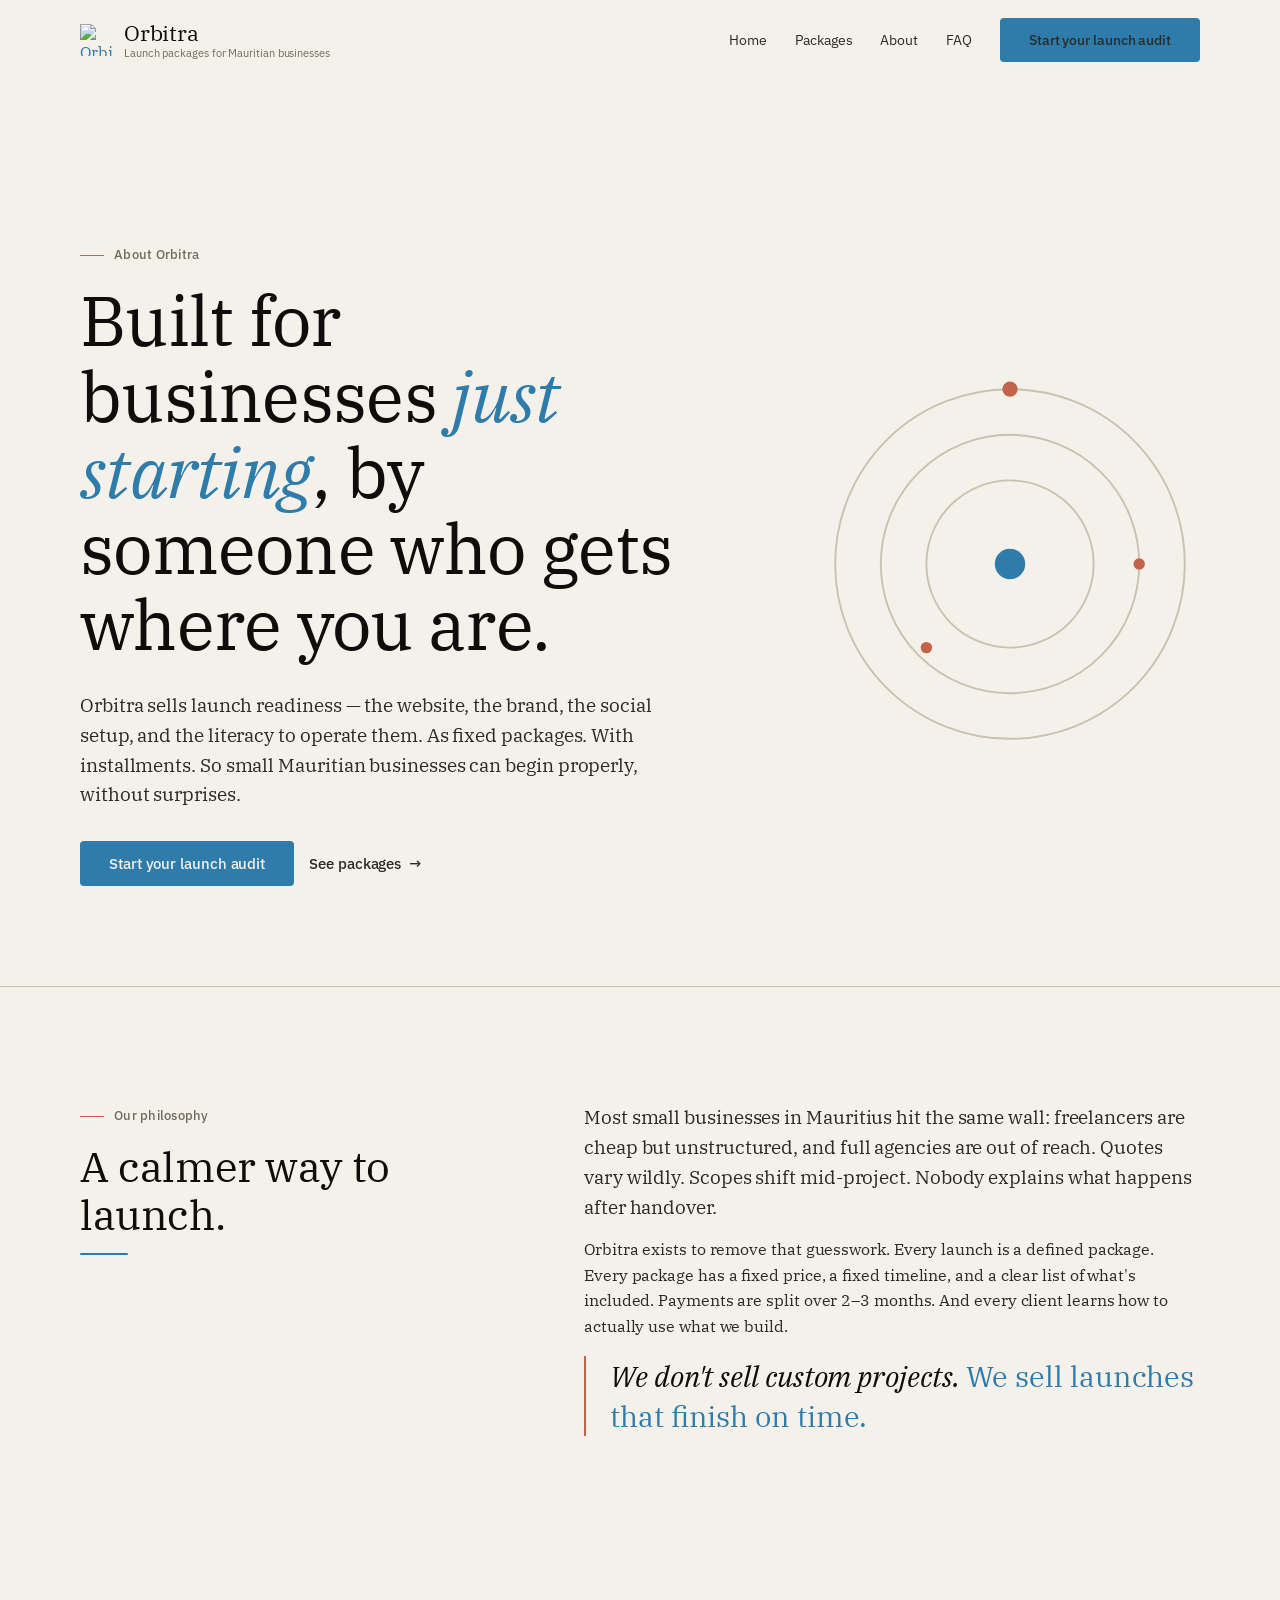
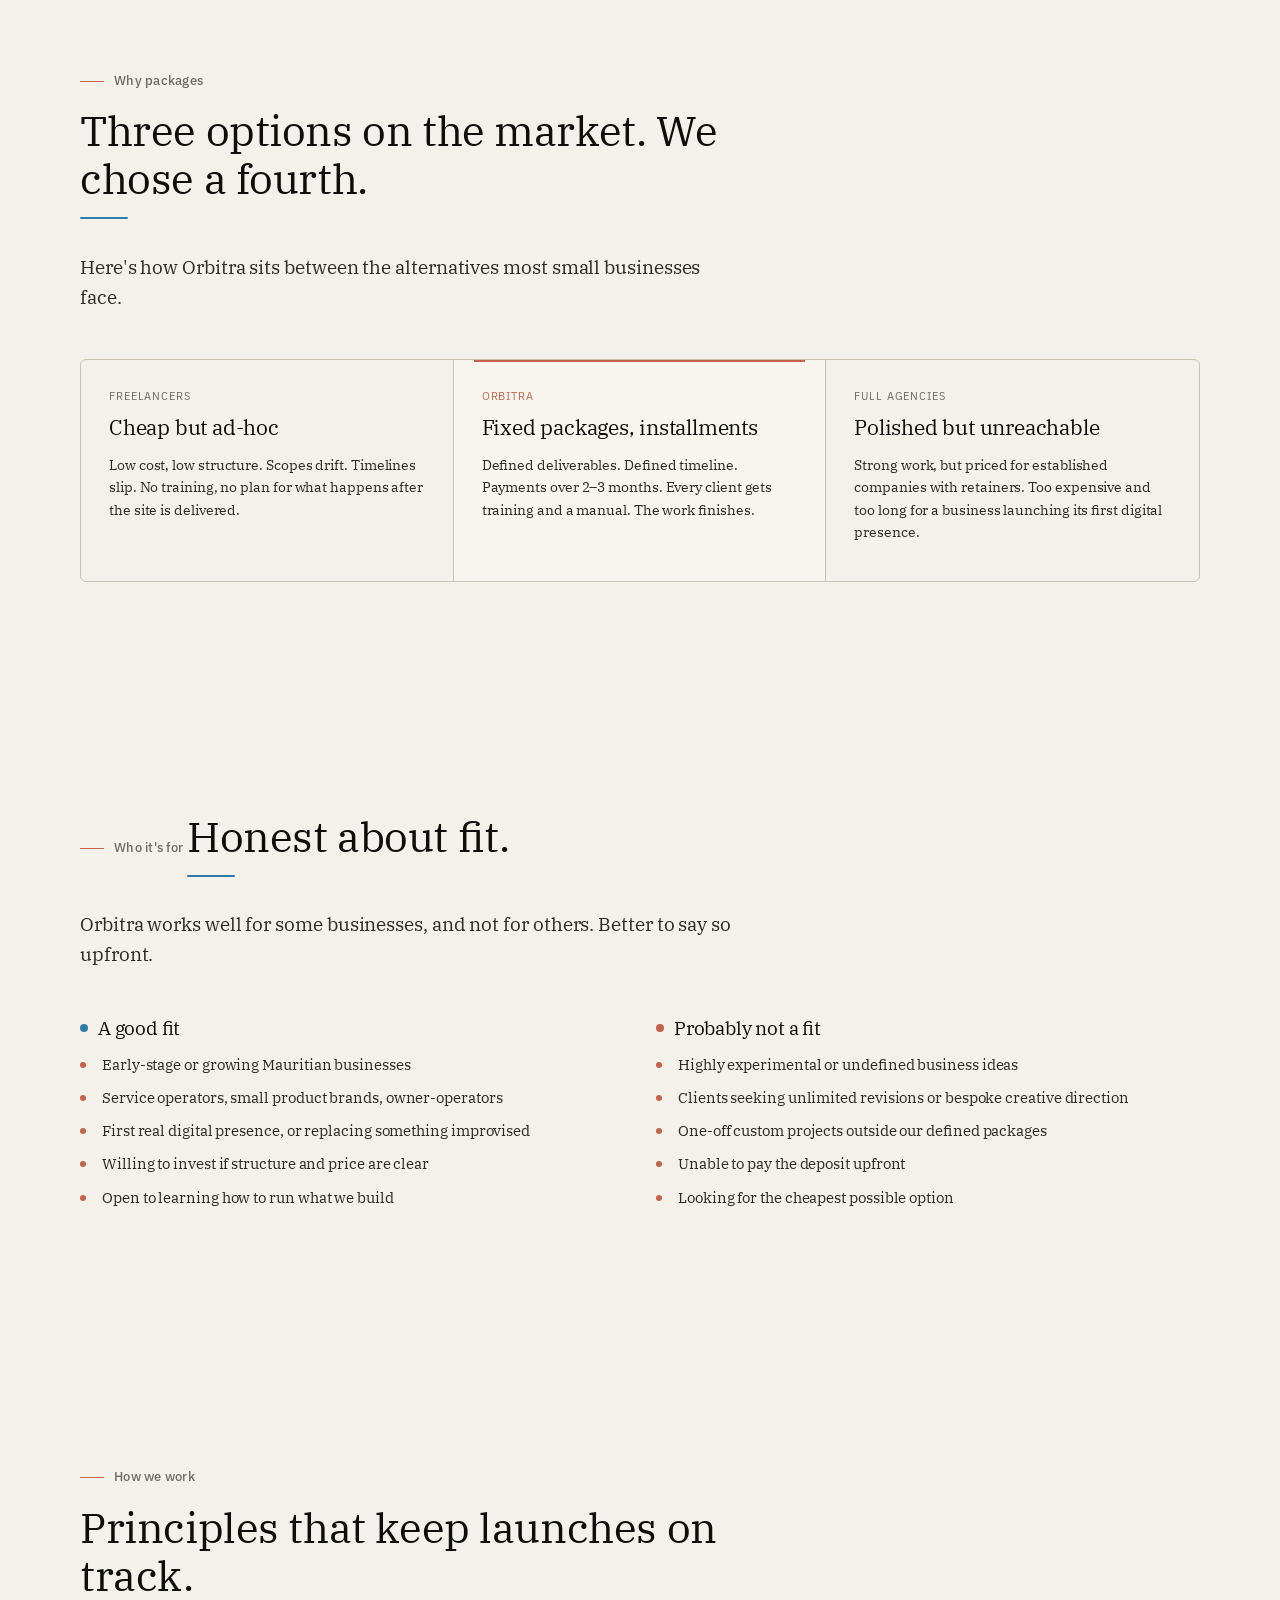
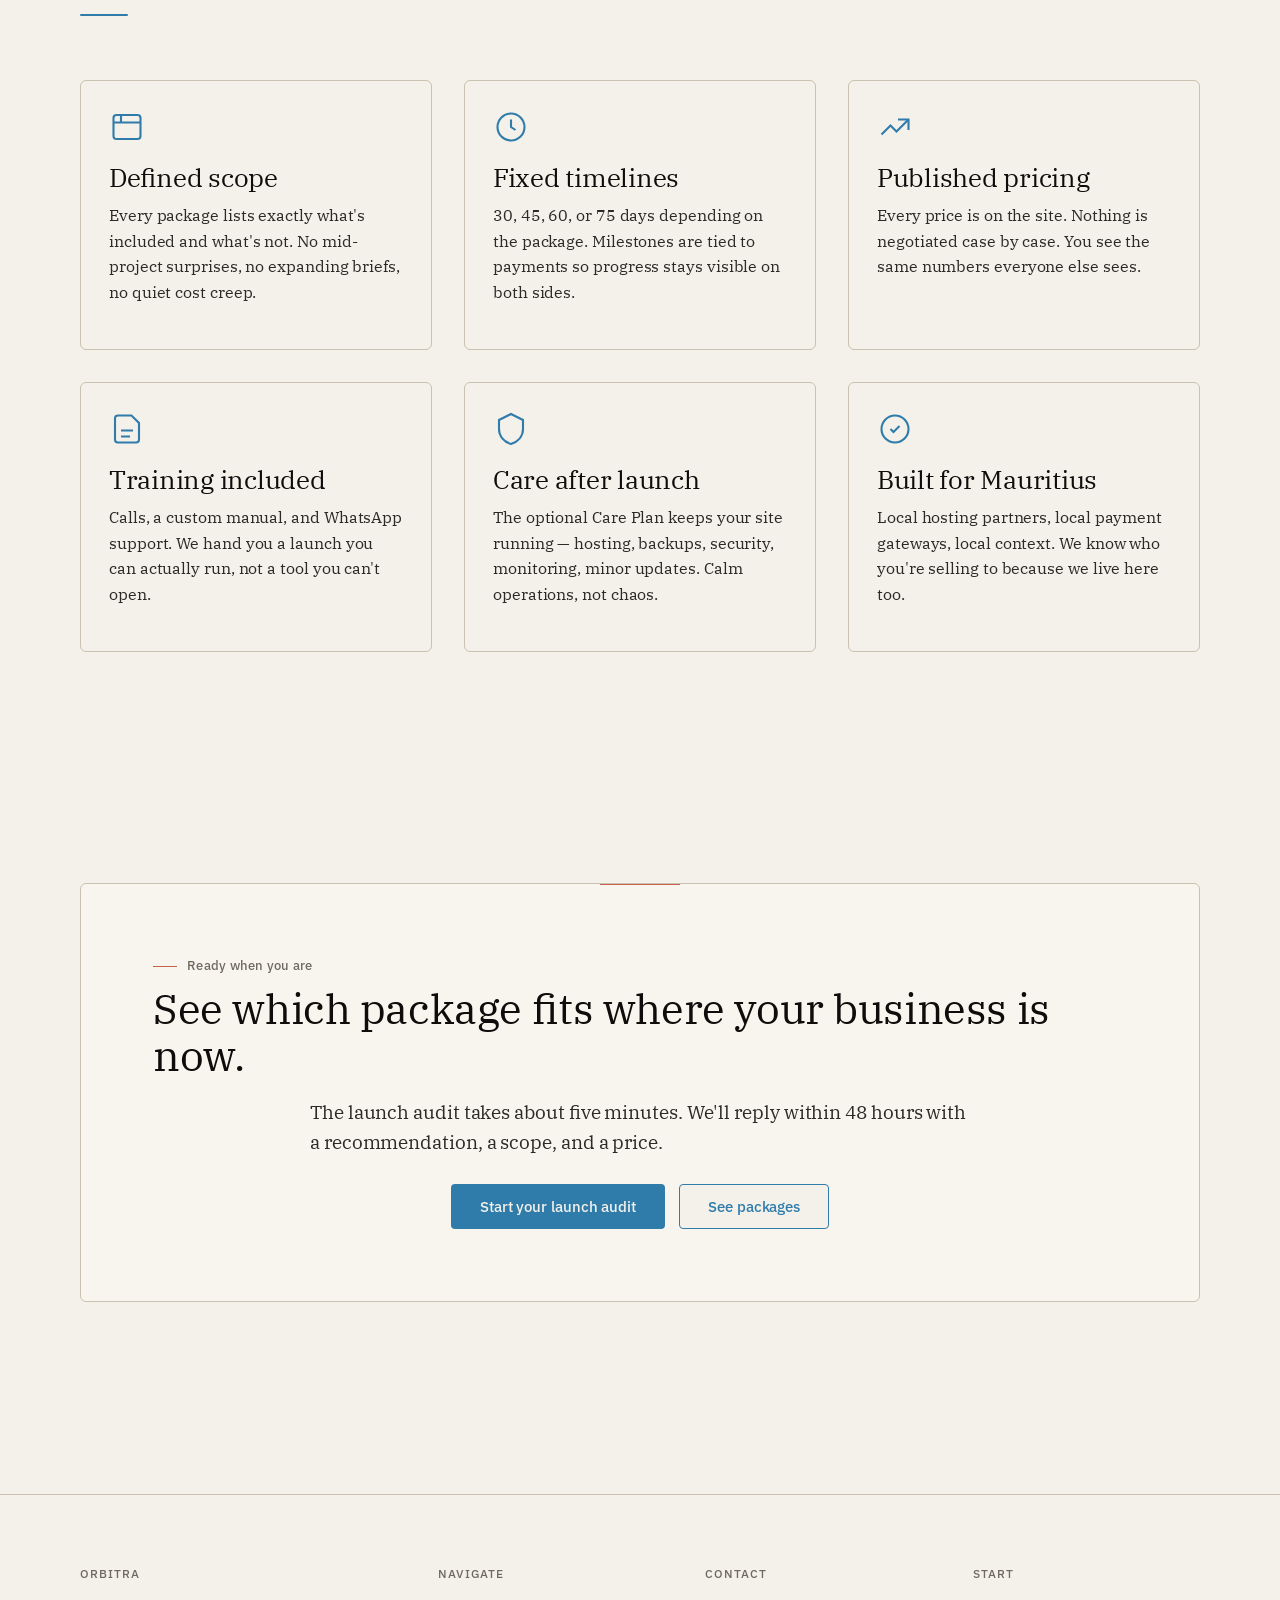
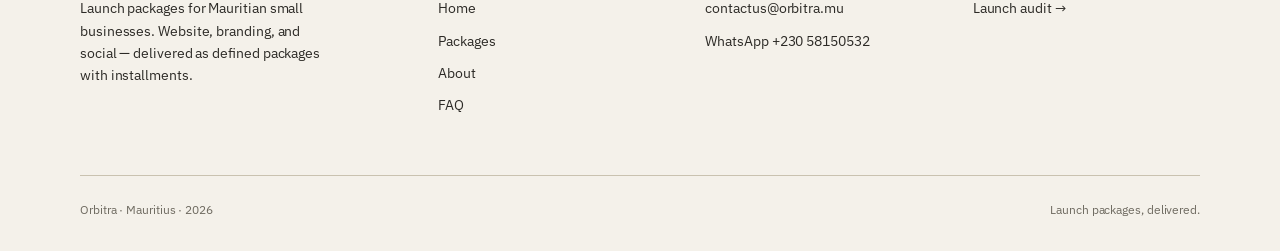
==== about.html @ 5cf2b898 "Add page: about" ====
<!DOCTYPE html>
<html lang="en">
<head>
<meta charset="UTF-8">
<meta name="viewport" content="width=device-width, initial-scale=1.0">
<title>About — Orbitra</title>
<meta name="description" content="How Orbitra works, why we sell fixed packages, and why scope discipline protects small Mauritian businesses launching online.">
<link rel="stylesheet" href="/styles.css">
<style>
.about-hero{position:relative;padding:clamp(100px,14vw,160px) 0 clamp(60px,8vw,100px);overflow:hidden}
.about-hero-grid{display:grid;grid-template-columns:1.3fr 1fr;gap:64px;align-items:center}
@media(max-width:900px){.about-hero-grid{grid-template-columns:1fr;gap:40px}}
.about-hero h1{font-size:clamp(2.6rem,5.6vw,4.4rem);line-height:1.08}
.about-hero h1 em{font-style:italic;color:var(--color-primary)}
.hero-mark{position:relative;aspect-ratio:1/1;max-width:380px;margin-left:auto;width:100%}
.hero-mark svg{width:100%;height:100%;display:block}
.hero-mark .ring{fill:none;stroke:var(--color-border);stroke-width:1;transform-origin:center;animation:slow-spin 60s linear infinite}
.hero-mark .ring-2{animation-duration:90s;animation-direction:reverse}
.hero-mark .dot{fill:var(--color-secondary)}
.hero-mark .core{fill:var(--color-primary)}
@keyframes slow-spin{to{transform:rotate(360deg)}}
.philosophy-grid{display:grid;grid-template-columns:1fr 1.4fr;gap:64px;align-items:start}
@media(max-width:900px){.philosophy-grid{grid-template-columns:1fr;gap:32px}}
.pull-quote{font-family:var(--font-serif);font-size:clamp(1.4rem,2.4vw,1.8rem);line-height:1.4;color:var(--color-ink);font-style:italic;border-left:2px solid var(--color-secondary);padding-left:24px;margin:0}
.pull-quote span{color:var(--color-primary);font-style:normal}
.compare-grid{display:grid;grid-template-columns:repeat(3,1fr);gap:0;border:1px solid var(--color-border);border-radius:var(--radius-md);overflow:hidden;background:var(--color-paper)}
@media(max-width:768px){.compare-grid{grid-template-columns:1fr}}
.compare-col{padding:28px;border-right:1px solid var(--color-border)}
.compare-col:last-child{border-right:none}
@media(max-width:768px){.compare-col{border-right:none;border-bottom:1px solid var(--color-border)}.compare-col:last-child{border-bottom:none}}
.compare-col.featured{background:var(--color-surface);position:relative}
.compare-col.featured::before{content:'';position:absolute;top:0;left:20px;right:20px;height:2px;background:var(--color-secondary)}
.compare-label{font-family:var(--font-sans);font-size:11px;letter-spacing:0.08em;text-transform:uppercase;color:var(--color-muted);margin-bottom:10px}
.compare-col h3{font-size:1.3rem;margin-bottom:14px}
.compare-col p{font-size:14px;color:var(--color-text);margin-bottom:10px}
.principle-card{background:var(--color-paper);border:1px solid var(--color-border);border-radius:var(--radius-md);padding:28px;height:100%;transition:transform var(--duration-base) var(--ease-out-expo),box-shadow var(--duration-base) var(--ease-out-expo)}
.principle-card:hover{transform:translateY(-3px);box-shadow:var(--shadow-card-hover)}
.principle-icon{width:36px;height:36px;margin-bottom:18px;color:var(--color-primary)}
.principle-icon svg{width:100%;height:100%}
.who-list{display:grid;grid-template-columns:1fr 1fr;gap:32px}
@media(max-width:768px){.who-list{grid-template-columns:1fr}}
.who-col h4{display:flex;align-items:center;gap:10px;margin-bottom:14px}
.who-col h4::before{content:'';width:8px;height:8px;border-radius:50%;flex-shrink:0}
.who-fit h4::before{background:var(--color-primary)}
.who-not h4::before{background:var(--color-secondary)}
.full-cta-about{background:var(--color-surface);border:1px solid var(--color-border);border-radius:var(--radius-md);padding:clamp(40px,7vw,72px);position:relative;overflow:hidden}
.full-cta-about::before{content:'';position:absolute;top:-1px;left:50%;transform:translateX(-50%);width:80px;height:2px;background:var(--color-secondary)}
</style>
</head>
<body>
<header class="site-header">
  <div class="container">
    <nav class="nav" aria-label="Primary">
      <a href="/" class="brand">
        <img src="https://orbitravtwo.vercel.app/logo_test.svg" alt="Orbitra logo" class="brand-logo" height="40">
        <span class="brand-text">
          <span class="brand-name">Orbitra</span>
          <span class="brand-tagline">Launch packages for Mauritian businesses</span>
        </span>
      </a>
      <button class="nav-toggle" aria-label="Toggle navigation" aria-expanded="false">
        <svg width="22" height="22" viewBox="0 0 24 24" fill="none" stroke="currentColor" stroke-width="1.6"><path d="M3 6h18M3 12h18M3 18h18"/></svg>
      </button>
      <div class="nav-links">
        <a href="/">Home</a>
        <a href="/packages.html">Packages</a>
        <a href="/about.html">About</a>
        <a href="/faq.html">FAQ</a>
        <a href="https://tally.so/r/gDJ7Zl" class="btn btn-primary" target="_blank" rel="noopener noreferrer">Start your launch audit</a>
      </div>
    </nav>
  </div>
</header>

<main>

  <section class="about-hero">
    <div class="container">
      <div class="about-hero-grid">
        <div class="reveal">
          <span class="eyebrow">About Orbitra</span>
          <h1>Built for businesses <em>just starting</em>, by someone who gets where you are.</h1>
          <p class="lead mt-sm">Orbitra sells launch readiness — the website, the brand, the social setup, and the literacy to operate them. As fixed packages. With installments. So small Mauritian businesses can begin properly, without surprises.</p>
          <div class="hero-actions">
            <a href="https://tally.so/r/gDJ7Zl" class="btn btn-primary" target="_blank" rel="noopener noreferrer">Start your launch audit</a>
            <a href="/packages.html" class="btn btn-ghost">See packages <span class="arrow">→</span></a>
          </div>
        </div>
        <div class="reveal">
          <div class="hero-mark" aria-hidden="true">
            <svg viewBox="0 0 200 200">
              <circle class="ring" cx="100" cy="100" r="92"/>
              <circle class="ring ring-2" cx="100" cy="100" r="68"/>
              <circle class="ring" cx="100" cy="100" r="44"/>
              <circle class="core" cx="100" cy="100" r="8"/>
              <circle class="dot" cx="100" cy="8" r="4"/>
              <circle class="dot" cx="168" cy="100" r="3"/>
              <circle class="dot" cx="56" cy="144" r="3"/>
            </svg>
          </div>
        </div>
      </div>
    </div>
  </section>

  <div class="paper-divider"></div>

  <section class="section">
    <div class="container">
      <div class="philosophy-grid">
        <div class="reveal">
          <span class="eyebrow">Our philosophy</span>
          <h2 class="section-title">A calmer way to launch.</h2>
        </div>
        <div class="reveal">
          <p class="lead">Most small businesses in Mauritius hit the same wall: freelancers are cheap but unstructured, and full agencies are out of reach. Quotes vary wildly. Scopes shift mid-project. Nobody explains what happens after handover.</p>
          <p>Orbitra exists to remove that guesswork. Every launch is a defined package. Every package has a fixed price, a fixed timeline, and a clear list of what's included. Payments are split over 2–3 months. And every client learns how to actually use what we build.</p>
          <blockquote class="pull-quote mt-md">We don't sell custom projects. <span>We sell launches that finish on time.</span></blockquote>
        </div>
      </div>
    </div>
  </section>

  <section class="section">
    <div class="container">
      <div class="reveal" style="max-width:680px;margin-bottom:48px">
        <span class="eyebrow">Why packages</span>
        <h2 class="section-title">Three options on the market. We chose a fourth.</h2>
        <p class="lead mt-sm">Here's how Orbitra sits between the alternatives most small businesses face.</p>
      </div>
      <div class="compare-grid reveal">
        <div class="compare-col">
          <div class="compare-label">Freelancers</div>
          <h3>Cheap but ad-hoc</h3>
          <p>Low cost, low structure. Scopes drift. Timelines slip. No training, no plan for what happens after the site is delivered.</p>
        </div>
        <div class="compare-col featured">
          <div class="compare-label" style="color:var(--color-secondary)">Orbitra</div>
          <h3>Fixed packages, installments</h3>
          <p>Defined deliverables. Defined timeline. Payments over 2–3 months. Every client gets training and a manual. The work finishes.</p>
        </div>
        <div class="compare-col">
          <div class="compare-label">Full agencies</div>
          <h3>Polished but unreachable</h3>
          <p>Strong work, but priced for established companies with retainers. Too expensive and too long for a business launching its first digital presence.</p>
        </div>
      </div>
    </div>
  </section>

  <section class="section">
    <div class="container">
      <div class="reveal" style="max-width:680px;margin-bottom:48px">
        <span class="eyebrow">Who it's for</span>
        <h2 class="section-title">Honest about fit.</h2>
        <p class="lead mt-sm">Orbitra works well for some businesses, and not for others. Better to say so upfront.</p>
      </div>
      <div class="who-list reveal">
        <div class="who-col who-fit">
          <h4>A good fit</h4>
          <ul class="bullets">
            <li>Early-stage or growing Mauritian businesses</li>
            <li>Service operators, small product brands, owner-operators</li>
            <li>First real digital presence, or replacing something improvised</li>
            <li>Willing to invest if structure and price are clear</li>
            <li>Open to learning how to run what we build</li>
          </ul>
        </div>
        <div class="who-col who-not">
          <h4>Probably not a fit</h4>
          <ul class="bullets">
            <li>Highly experimental or undefined business ideas</li>
            <li>Clients seeking unlimited revisions or bespoke creative direction</li>
            <li>One-off custom projects outside our defined packages</li>
            <li>Unable to pay the deposit upfront</li>
            <li>Looking for the cheapest possible option</li>
          </ul>
        </div>
      </div>
    </div>
  </section>

  <section class="section">
    <div class="container">
      <div class="reveal" style="max-width:680px;margin-bottom:48px">
        <span class="eyebrow">How we work</span>
        <h2 class="section-title">Principles that keep launches on track.</h2>
      </div>
      <div class="grid grid-3 reveal-stagger">
        <article class="principle-card">
          <div class="principle-icon" aria-hidden="true">
            <svg viewBox="0 0 24 24" fill="none" stroke="currentColor" stroke-width="1.4"><rect x="3" y="4" width="18" height="16" rx="2"/><path d="M3 9h18M8 4v5"/></svg>
          </div>
          <h3>Defined scope</h3>
          <p>Every package lists exactly what's included and what's not. No mid-project surprises, no expanding briefs, no quiet cost creep.</p>
        </article>
        <article class="principle-card">
          <div class="principle-icon" aria-hidden="true">
            <svg viewBox="0 0 24 24" fill="none" stroke="currentColor" stroke-width="1.4"><circle cx="12" cy="12" r="9"/><path d="M12 7v5l3 2"/></svg>
          </div>
          <h3>Fixed timelines</h3>
          <p>30, 45, 60, or 75 days depending on the package. Milestones are tied to payments so progress stays visible on both sides.</p>
        </article>
        <article class="principle-card">
          <div class="principle-icon" aria-hidden="true">
            <svg viewBox="0 0 24 24" fill="none" stroke="currentColor" stroke-width="1.4"><path d="M3 17l6-6 4 4 8-8"/><path d="M14 7h7v7"/></svg>
          </div>
          <h3>Published pricing</h3>
          <p>Every price is on the site. Nothing is negotiated case by case. You see the same numbers everyone else sees.</p>
        </article>
        <article class="principle-card">
          <div class="principle-icon" aria-hidden="true">
            <svg viewBox="0 0 24 24" fill="none" stroke="currentColor" stroke-width="1.4"><path d="M4 19V5a2 2 0 012-2h9l5 5v11a2 2 0 01-2 2H6a2 2 0 01-2-2z"/><path d="M8 13h8M8 17h6"/></svg>
          </div>
          <h3>Training included</h3>
          <p>Calls, a custom manual, and WhatsApp support. We hand you a launch you can actually run, not a tool you can't open.</p>
        </article>
        <article class="principle-card">
          <div class="principle-icon" aria-hidden="true">
            <svg viewBox="0 0 24 24" fill="none" stroke="currentColor" stroke-width="1.4"><path d="M12 2l8 4v6c0 5-3.5 8.5-8 10-4.5-1.5-8-5-8-10V6l8-4z"/></svg>
          </div>
          <h3>Care after launch</h3>
          <p>The optional Care Plan keeps your site running — hosting, backups, security, monitoring, minor updates. Calm operations, not chaos.</p>
        </article>
        <article class="principle-card">
          <div class="principle-icon" aria-hidden="true">
            <svg viewBox="0 0 24 24" fill="none" stroke="currentColor" stroke-width="1.4"><circle cx="12" cy="12" r="9"/><path d="M9 12l2 2 4-4"/></svg>
          </div>
          <h3>Built for Mauritius</h3>
          <p>Local hosting partners, local payment gateways, local context. We know who you're selling to because we live here too.</p>
        </article>
      </div>
    </div>
  </section>

  <section class="section">
    <div class="container">
      <div class="full-cta-about reveal">
        <span class="eyebrow" style="display:block;margin-bottom:8px">Ready when you are</span>
        <h2>See which package fits where your business is now.</h2>
        <p class="lead" style="margin:0 auto 28px">The launch audit takes about five minutes. We'll reply within 48 hours with a recommendation, a scope, and a price.</p>
        <div style="display:flex;gap:14px;justify-content:center;flex-wrap:wrap">
          <a href="https://tally.so/r/gDJ7Zl" class="btn btn-primary" target="_blank" rel="noopener noreferrer">Start your launch audit</a>
          <a href="/packages.html" class="btn btn-secondary">See packages</a>
        </div>
      </div>
    </div>
  </section>

</main>

<footer class="site-footer">
  <div class="container">
    <div class="footer-grid">
      <div class="footer-col">
        <h5>Orbitra</h5>
        <p class="text-muted" style="max-width:32ch">Launch packages for Mauritian small businesses. Website, branding, and social — delivered as defined packages with installments.</p>
      </div>
      <div class="footer-col">
        <h5>Navigate</h5>
        <a href="/">Home</a>
        <a href="/packages.html">Packages</a>
        <a href="/about.html">About</a>
        <a href="/faq.html">FAQ</a>
      </div>
      <div class="footer-col">
        <h5>Contact</h5>
        <a href="mailto:contactus@orbitra.mu">contactus@orbitra.mu</a>
        <a href="https://wa.me/23058150532">WhatsApp +230 58150532</a>
      </div>
      <div class="footer-col">
        <h5>Start</h5>
        <a href="https://tally.so/r/gDJ7Zl" target="_blank" rel="noopener noreferrer">Launch audit →</a>
      </div>
    </div>
    <div class="footer-bottom">
      <span>Orbitra · Mauritius · <span data-year>2026</span></span>
      <span>Launch packages, delivered.</span>
    </div>
  </div>
</footer>

<script src="/main.js" defer></script>
</body>
</html>
---- styles.css ----
@import url('https://fonts.googleapis.com/css2?family=IBM+Plex+Serif:ital,wght@0,400;0,500;0,600;1,400&family=IBM+Plex+Sans:wght@400;500;600&display=swap');

:root {
  --color-bg: #F4F1EA;
  --color-surface: #F8F5EE;
  --color-text: #2C2A26;
  --color-ink: #0E0D0B;
  --color-muted: #6E6A60;
  --color-border: #C9C2B0;
  --color-primary: #2F7CAB;
  --color-primary-dark: #266A95;
  --color-primary-soft: #E8F0F6;
  --color-secondary: #C4634A;
  --color-paper: #F4F1EA;

  --font-serif: 'IBM Plex Serif', Georgia, serif;
  --font-sans: 'IBM Plex Sans', system-ui, sans-serif;

  --duration-fast: 200ms;
  --duration-base: 400ms;
  --duration-slow: 600ms;
  --ease-out-expo: cubic-bezier(0.16, 1, 0.3, 1);
  --ease-in-out-cubic: cubic-bezier(0.65, 0, 0.35, 1);

  --radius-sm: 4px;
  --radius-md: 6px;
  --radius-lg: 10px;

  --shadow-card: 0 1px 3px rgba(0,0,0,0.04);
  --shadow-card-hover: 0 8px 24px rgba(14,13,11,0.06), 0 1px 3px rgba(0,0,0,0.04);

  --container: 1200px;
  --section-py: clamp(64px, 9vw, 128px);
}

*, *::before, *::after { box-sizing: border-box; }
html { scroll-behavior: smooth; -webkit-text-size-adjust: 100%; }
body {
  margin: 0;
  background: var(--color-bg);
  color: var(--color-text);
  font-family: var(--font-serif);
  font-size: 16px;
  line-height: 1.6;
  letter-spacing: -0.005em;
  -webkit-font-smoothing: antialiased;
  -moz-osx-font-smoothing: grayscale;
  font-feature-settings: 'kern' 1, 'liga' 1;
}

h1, h2, h3, h4, h5, h6 { font-family: var(--font-serif); font-weight: 400; color: var(--color-ink); margin: 0 0 0.4em; line-height: 1.15; letter-spacing: -0.01em; }
h1 { font-size: clamp(2.4rem, 5.2vw, 4rem); }
h2 { font-size: clamp(1.8rem, 3.6vw, 2.6rem); }
h3 { font-size: clamp(1.3rem, 2.2vw, 1.6rem); }
h4 { font-size: clamp(1.05rem, 1.6vw, 1.2rem); }
p { margin: 0 0 1rem; color: var(--color-text); }
p.lead { font-size: clamp(1.05rem, 1.6vw, 1.2rem); color: var(--color-text); line-height: 1.55; max-width: 60ch; }

a { color: var(--color-primary); text-decoration: none; transition: color var(--duration-fast) var(--ease-out-expo); }
a:hover { color: var(--color-primary-dark); }

::selection { background: var(--color-primary); color: var(--color-paper); }

.container { width: 100%; max-width: var(--container); margin: 0 auto; padding: 0 clamp(20px, 4vw, 40px); }
.section { padding: var(--section-py) 0; }
.section-tight { padding: clamp(48px, 6vw, 80px) 0; }

.eyebrow { font-family: var(--font-sans); font-size: 13px; font-weight: 500; color: var(--color-muted); letter-spacing: 0.02em; margin-bottom: 16px; display: inline-block; }
.eyebrow::before { content: ''; display: inline-block; width: 24px; height: 1px; background: var(--color-secondary); vertical-align: middle; margin-right: 10px; }

.section-title { position: relative; display: inline-block; }
.section-title::after { content: ''; display: block; width: 48px; height: 2px; background: var(--color-primary); margin-top: 14px; border-radius: 2px; transform-origin: left; transform: scaleX(0); transition: transform var(--duration-slow) var(--ease-out-expo); }
.in-view .section-title::after, .section-title.in-view::after { transform: scaleX(1); }

/* Buttons */
.btn { display: inline-flex; align-items: center; justify-content: center; gap: 8px; font-family: var(--font-sans); font-size: 15px; font-weight: 500; padding: 14px 28px; border-radius: var(--radius-sm); border: 1px solid transparent; cursor: pointer; transition: all var(--duration-base) var(--ease-out-expo); text-decoration: none; line-height: 1; }
.btn-primary { background: var(--color-primary); color: var(--color-paper); }
.btn-primary:hover { background: var(--color-primary-dark); color: var(--color-paper); transform: translateY(-1px); box-shadow: 0 6px 18px rgba(47,124,171,0.25); }
.btn-primary:active { transform: scale(0.98); }
.btn-secondary { background: var(--color-paper); color: var(--color-primary); border-color: var(--color-primary); }
.btn-secondary:hover { background: var(--color-primary-soft); transform: translateY(-1px); }
.btn-ghost { background: transparent; color: var(--color-text); padding: 10px 0; }
.btn-ghost:hover { color: var(--color-primary); }
.btn-ghost .arrow { transition: transform var(--duration-base) var(--ease-out-expo); }
.btn-ghost:hover .arrow { transform: translateX(4px); }

/* Cards */
.card { background: var(--color-paper); border: 1px solid var(--color-border); border-radius: var(--radius-md); padding: 32px; box-shadow: var(--shadow-card); transition: transform var(--duration-base) var(--ease-out-expo), box-shadow var(--duration-base) var(--ease-out-expo), border-color var(--duration-base) var(--ease-out-expo); }
.card:hover { transform: translateY(-3px); box-shadow: var(--shadow-card-hover); border-color: #B5AE9B; }
.card-surface { background: var(--color-surface); }
.card-featured { position: relative; }
.card-featured::before { content: ''; position: absolute; top: 0; left: 24px; right: 24px; height: 2px; background: var(--color-secondary); border-radius: 2px; }
.card-label { font-family: var(--font-sans); font-size: 11px; color: var(--color-secondary); letter-spacing: 0.05em; text-transform: uppercase; margin-bottom: 8px; }

/* Grid */
.grid { display: grid; gap: clamp(20px, 2.5vw, 32px); }
.grid-2 { grid-template-columns: repeat(2, 1fr); }
.grid-3 { grid-template-columns: repeat(3, 1fr); }
.grid-4 { grid-template-columns: repeat(4, 1fr); }
@media (max-width: 1024px) { .grid-4 { grid-template-columns: repeat(2, 1fr); } .grid-3 { grid-template-columns: repeat(2, 1fr); } }
@media (max-width: 640px) { .grid-2, .grid-3, .grid-4 { grid-template-columns: 1fr; } }

/* Hairline disclosure box */
.disclosure { border: 1px solid var(--color-border); background: var(--color-surface); border-radius: var(--radius-sm); padding: 14px 16px; margin: 18px 0; }
.disclosure-title { font-family: var(--font-sans); font-size: 11px; font-weight: 500; color: var(--color-muted); letter-spacing: 0.08em; text-transform: uppercase; margin-bottom: 6px; }
.disclosure-body { font-family: var(--font-serif); font-size: 14px; color: var(--color-text); line-height: 1.5; }
.disclosure-body strong { font-weight: 500; color: var(--color-ink); }

/* Bullet list */
.bullets { list-style: none; padding: 0; margin: 0 0 24px; }
.bullets li { position: relative; padding-left: 22px; margin-bottom: 10px; font-size: 15px; line-height: 1.55; color: var(--color-text); }
.bullets li::before { content: ''; position: absolute; left: 0; top: 9px; width: 6px; height: 6px; border-radius: 50%; background: var(--color-secondary); }
.bullets.bullets-line li::before { width: 12px; height: 1px; background: var(--color-primary); border-radius: 0; top: 12px; }

.meta { font-family: var(--font-sans); font-size: 13px; color: var(--color-muted); }
.price { font-family: var(--font-serif); font-size: clamp(2rem, 3.4vw, 2.6rem); color: var(--color-ink); line-height: 1; margin: 4px 0 8px; }
.price-suffix { font-family: var(--font-sans); font-size: 13px; color: var(--color-muted); margin-left: 6px; }

/* Header / Nav */
.site-header { position: sticky; top: 0; z-index: 100; background: transparent; transition: background var(--duration-base) var(--ease-out-expo), border-color var(--duration-base) var(--ease-out-expo), backdrop-filter var(--duration-base) var(--ease-out-expo); border-bottom: 1px solid transparent; }
.site-header.scrolled { background: rgba(244,241,234,0.85); backdrop-filter: saturate(180%) blur(12px); -webkit-backdrop-filter: saturate(180%) blur(12px); border-bottom-color: var(--color-border); }
.nav { display: flex; align-items: center; justify-content: space-between; padding: 18px 0; }
.brand { display: flex; align-items: center; gap: 12px; text-decoration: none; }
.brand-logo { width: 32px; height: 32px; display: block; }
.brand-text { display: flex; flex-direction: column; line-height: 1; }
.brand-name { font-family: var(--font-serif); font-size: 22px; color: var(--color-ink); letter-spacing: -0.01em; }
.brand-tagline { font-family: var(--font-sans); font-size: 11px; color: var(--color-muted); margin-top: 4px; }
.nav-links { display: flex; align-items: center; gap: 28px; }
.nav-links a { font-family: var(--font-sans); font-size: 14px; color: var(--color-text); position: relative; }
.nav-links a:not(.btn)::after { content: ''; position: absolute; left: 0; right: 0; bottom: -4px; height: 1px; background: var(--color-primary); transform: scaleX(0); transform-origin: left; transition: transform var(--duration-base) var(--ease-out-expo); }
.nav-links a:not(.btn):hover::after { transform: scaleX(1); }
.nav-toggle { display: none; background: transparent; border: none; cursor: pointer; padding: 8px; color: var(--color-ink); }
@media (max-width: 768px) {
  .nav-toggle { display: block; }
  .nav-links { position: absolute; top: 100%; left: 0; right: 0; flex-direction: column; align-items: flex-start; gap: 18px; padding: 20px clamp(20px,4vw,40px) 28px; background: var(--color-bg); border-bottom: 1px solid var(--color-border); transform: translateY(-8px); opacity: 0; pointer-events: none; transition: all var(--duration-base) var(--ease-out-expo); }
  .nav-links.open { transform: translateY(0); opacity: 1; pointer-events: auto; }
  .brand-tagline { display: none; }
}

/* Hero */
.hero { padding: clamp(80px, 12vw, 140px) 0 clamp(60px, 8vw, 100px); position: relative; overflow: hidden; }
.hero-inner { max-width: 820px; }
.hero h1 em { font-style: italic; color: var(--color-primary); }
.hero-actions { display: flex; flex-wrap: wrap; gap: 14px; margin-top: 32px; }
.hero-meta { margin-top: 36px; display: flex; flex-wrap: wrap; gap: 28px; font-family: var(--font-sans); font-size: 13px; color: var(--color-muted); }
.hero-meta span { display: inline-flex; align-items: center; gap: 8px; }
.hero-meta span::before { content: ''; width: 6px; height: 6px; border-radius: 50%; background: var(--color-secondary); }

/* Stats */
.stats { display: grid; grid-template-columns: repeat(4, 1fr); gap: 32px; }
@media (max-width: 768px) { .stats { grid-template-columns: repeat(2, 1fr); } }
.stat-num { font-family: var(--font-serif); font-size: clamp(2.2rem, 4vw, 3rem); color: var(--color-ink); line-height: 1; }
.stat-label { font-family: var(--font-sans); font-size: 13px; color: var(--color-muted); margin-top: 8px; }

/* Process steps */
.steps { display: grid; grid-template-columns: repeat(5, 1fr); gap: 20px; counter-reset: step; }
@media (max-width: 900px) { .steps { grid-template-columns: repeat(2, 1fr); } }
@media (max-width: 520px) { .steps { grid-template-columns: 1fr; } }
.step { padding: 24px 0; border-top: 1px solid var(--color-border); position: relative; }
.step-num { font-family: var(--font-sans); font-size: 12px; color: var(--color-primary); letter-spacing: 0.06em; }
.step h4 { margin-top: 10px; margin-bottom: 8px; }
.step p { font-size: 14px; color: var(--color-muted); margin: 0; }

/* Footer */
.site-footer { border-top: 1px solid var(--color-border); padding: clamp(48px,6vw,72px) 0 32px; margin-top: clamp(48px,6vw,80px); background: var(--color-bg); }
.footer-grid { display: grid; grid-template-columns: 1.4fr 1fr 1fr 1fr; gap: 40px; margin-bottom: 48px; }
@media (max-width: 768px) { .footer-grid { grid-template-columns: 1fr 1fr; } }
@media (max-width: 480px) { .footer-grid { grid-template-columns: 1fr; } }
.footer-col h5 { font-family: var(--font-sans); font-size: 12px; color: var(--color-muted); letter-spacing: 0.08em; text-transform: uppercase; margin-bottom: 16px; font-weight: 500; }
.footer-col a, .footer-col p { font-family: var(--font-sans); font-size: 14px; color: var(--color-text); display: block; margin-bottom: 10px; }
.footer-col a:hover { color: var(--color-primary); }
.footer-bottom { padding-top: 24px; border-top: 1px solid var(--color-border); font-family: var(--font-sans); font-size: 12px; color: var(--color-muted); display: flex; justify-content: space-between; flex-wrap: wrap; gap: 12px; }

/* Reveal animations */
.reveal { opacity: 0; transform: translateY(36px); transition: opacity var(--duration-slow) var(--ease-out-expo), transform var(--duration-slow) var(--ease-out-expo); }
.reveal.in-view { opacity: 1; transform: translateY(0); }
.reveal-stagger > * { opacity: 0; transform: translateY(28px); transition: opacity var(--duration-slow) var(--ease-out-expo), transform var(--duration-slow) var(--ease-out-expo); }
.reveal-stagger.in-view > * { opacity: 1; transform: translateY(0); }
.reveal-stagger.in-view > *:nth-child(1) { transition-delay: 0ms; }
.reveal-stagger.in-view > *:nth-child(2) { transition-delay: 80ms; }
.reveal-stagger.in-view > *:nth-child(3) { transition-delay: 160ms; }
.reveal-stagger.in-view > *:nth-child(4) { transition-delay: 240ms; }
.reveal-stagger.in-view > *:nth-child(5) { transition-delay: 320ms; }
.reveal-stagger.in-view > *:nth-child(6) { transition-delay: 400ms; }

/* Subtle decorative paper texture (very light, no gradient mesh) */
.paper-divider { width: 100%; height: 1px; background: var(--color-border); margin: 0; }

/* FAQ */
.faq-item { border-bottom: 1px solid var(--color-border); padding: 22px 0; }
.faq-q { font-family: var(--font-serif); font-size: 1.15rem; color: var(--color-ink); margin: 0 0 10px; }
.faq-a { color: var(--color-text); margin: 0; max-width: 70ch; }

/* Utility */
.text-muted { color: var(--color-muted); }
.text-center { text-align: center; }
.mt-sm { margin-top: 16px; } .mt-md { margin-top: 32px; } .mt-lg { margin-top: 56px; }
.flex { display: flex; } .items-center { align-items: center; } .gap-sm { gap: 12px; }
.full-cta { background: var(--color-surface); border: 1px solid var(--color-border); border-radius: var(--radius-md); padding: clamp(36px, 6vw, 64px); text-align: center; }
.full-cta h2 { max-width: 22ch; margin-left: auto; margin-right: auto; }
.full-cta p { max-width: 50ch; margin-left: auto; margin-right: auto; color: var(--color-muted); }
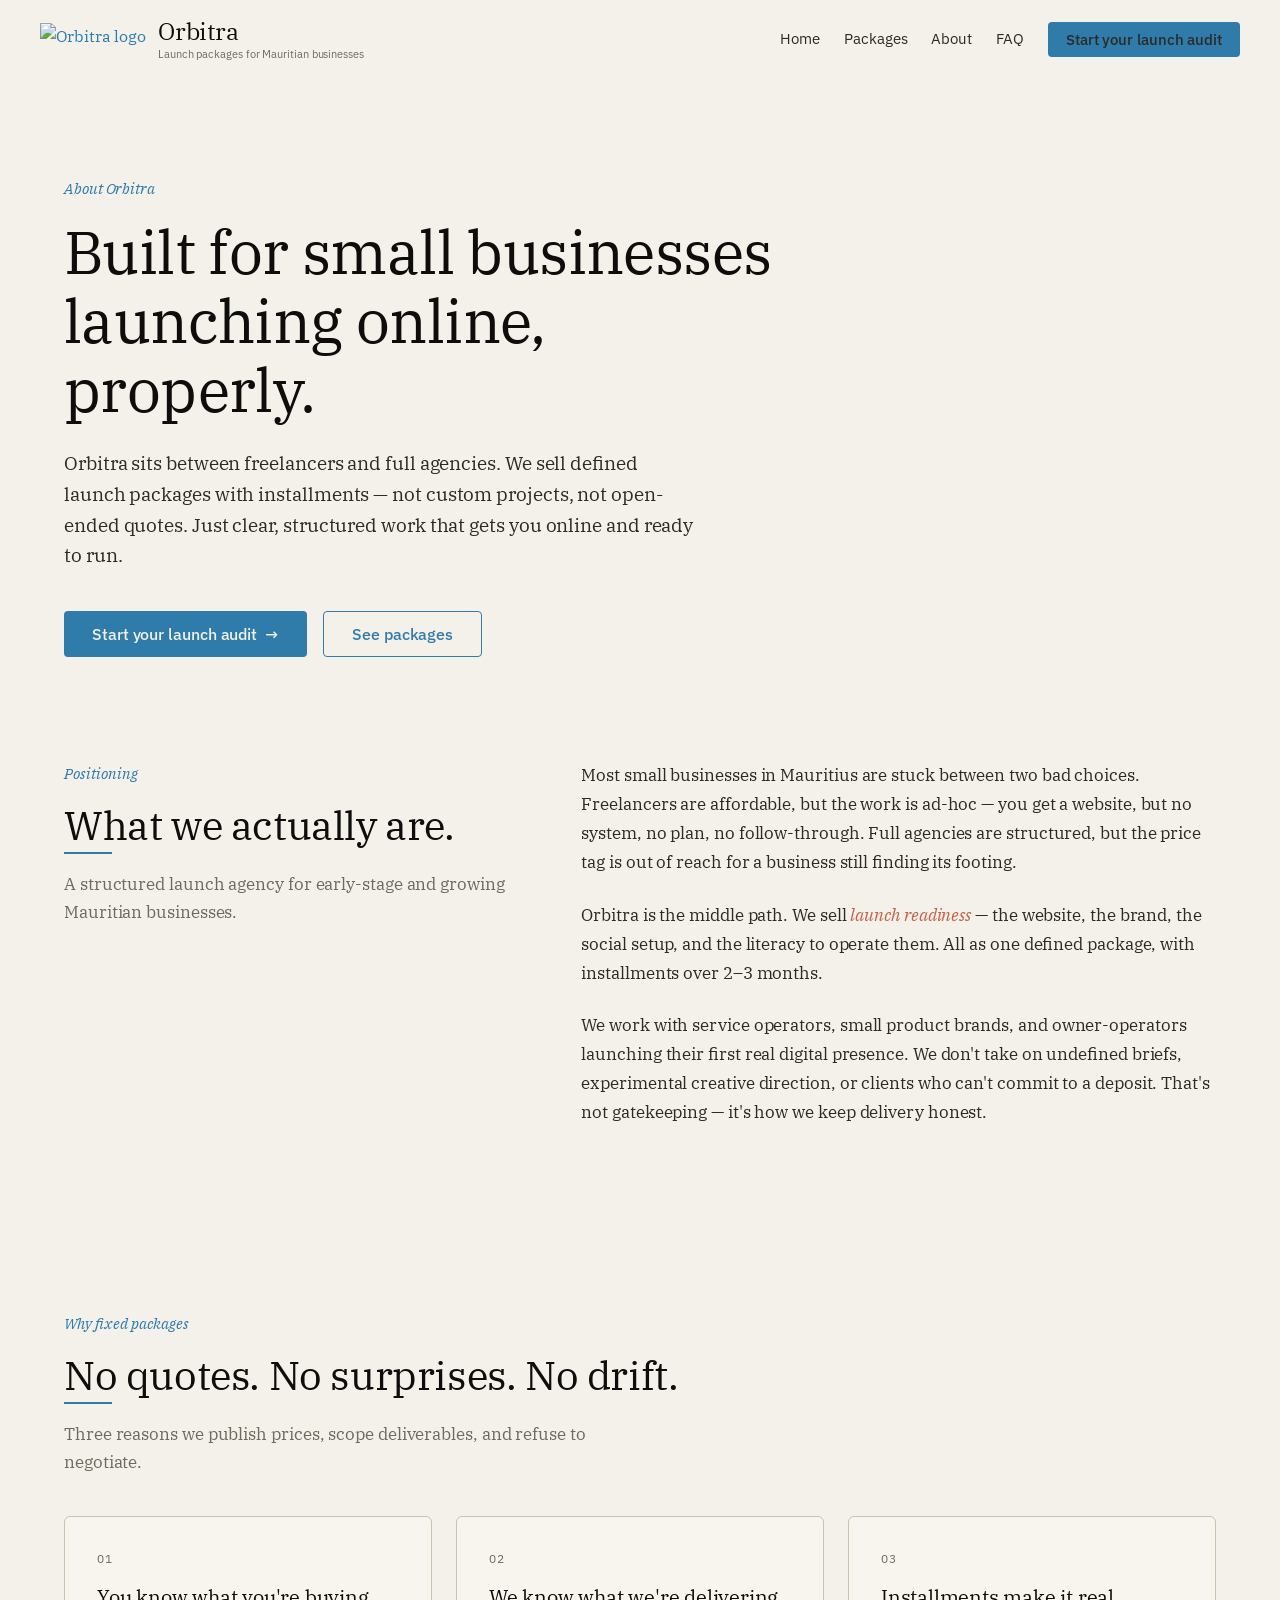
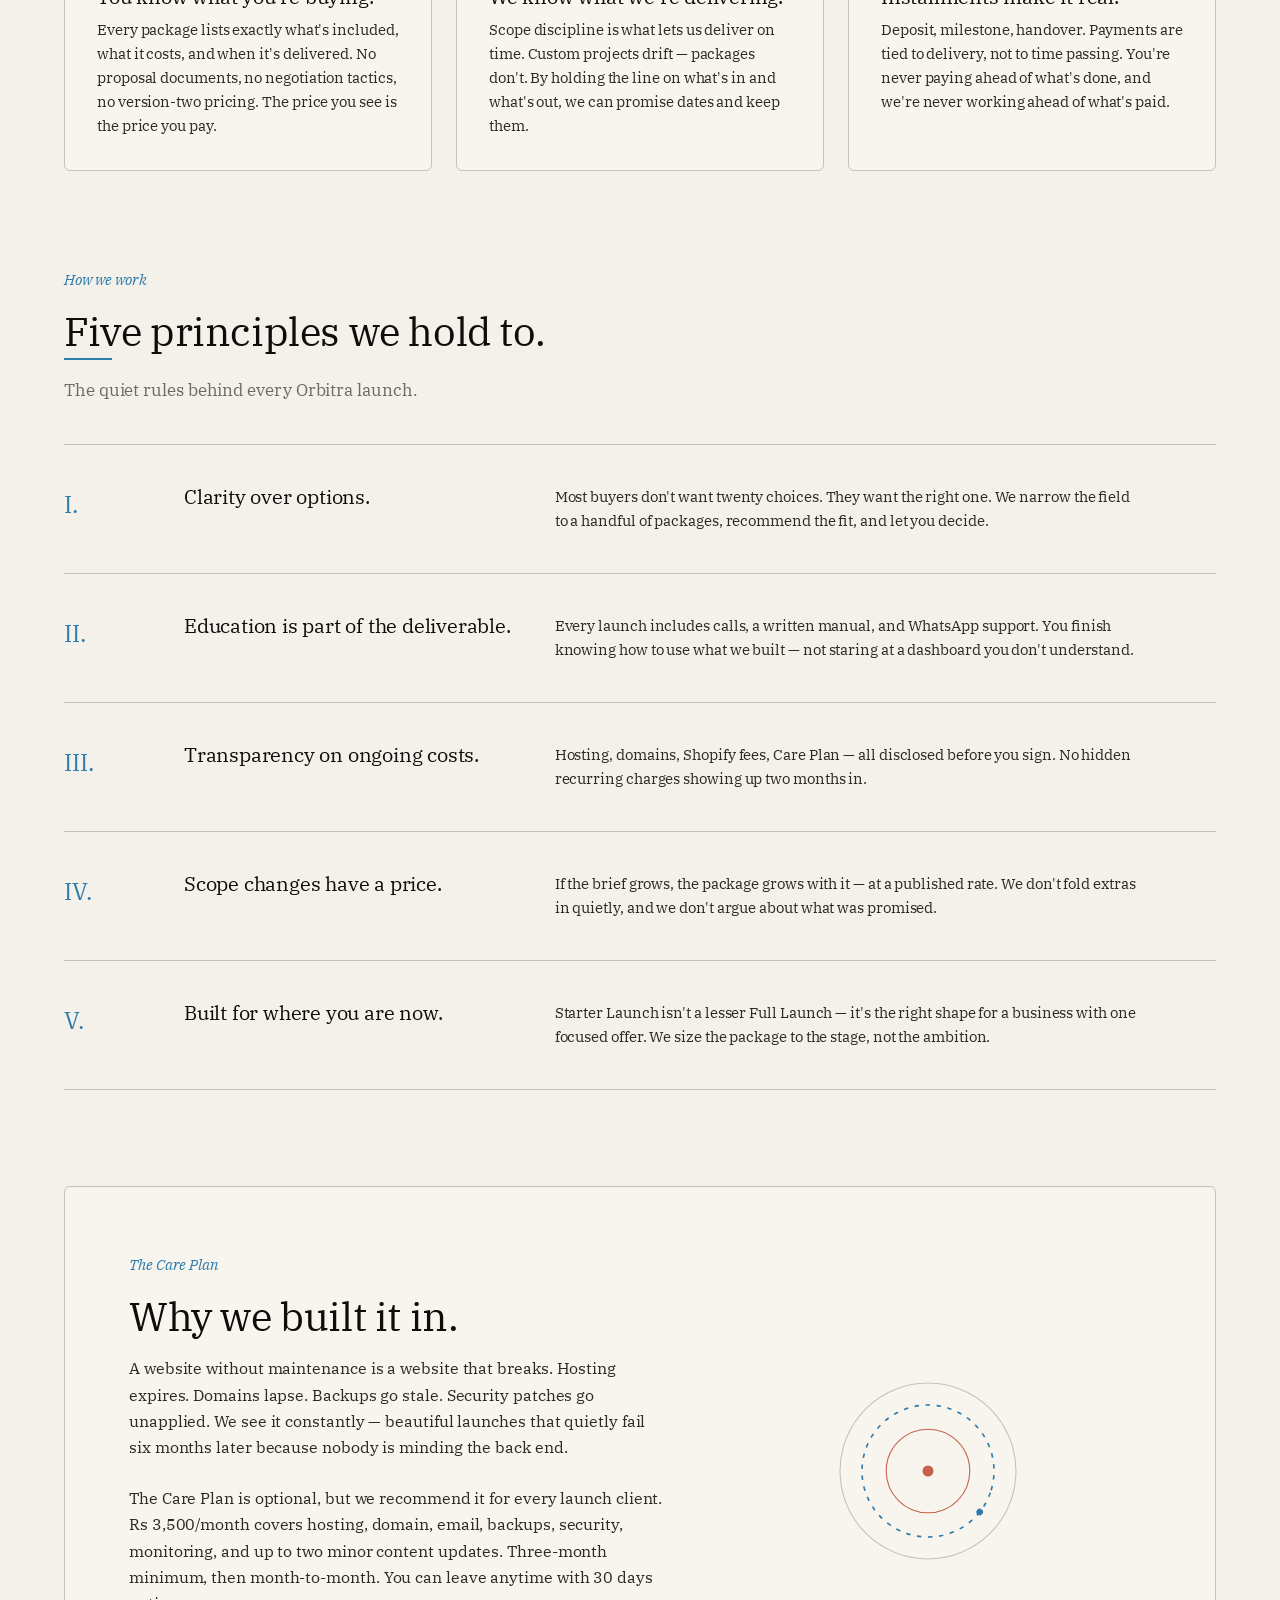
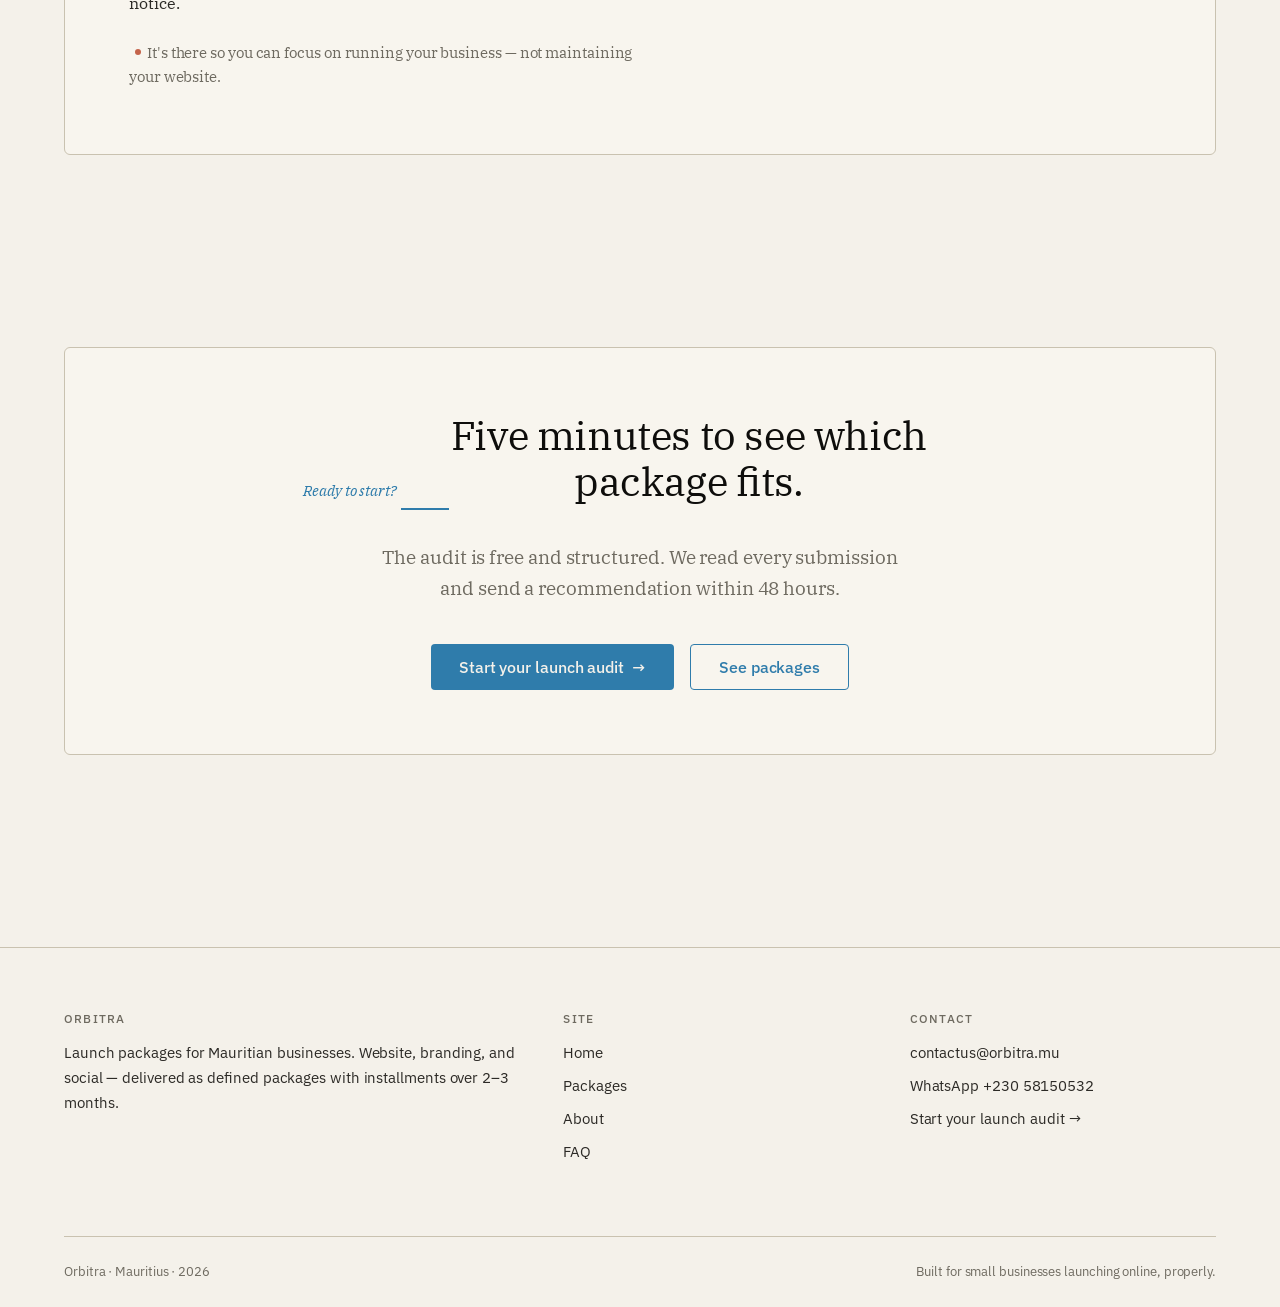
==== commit 7f981afc: "Add page: about" ====
--- a/about.html
+++ b/about.html
@@ -4,278 +4,225 @@
 <meta charset="UTF-8">
 <meta name="viewport" content="width=device-width, initial-scale=1.0">
 <title>About — Orbitra</title>
-<meta name="description" content="How Orbitra works, why we sell fixed packages, and why scope discipline protects small Mauritian businesses launching online.">
+<meta name="description" content="Why Orbitra exists, why we sell fixed packages instead of custom projects, and how we work with Mauritian small businesses.">
 <link rel="stylesheet" href="/styles.css">
 <style>
-.about-hero{position:relative;padding:clamp(100px,14vw,160px) 0 clamp(60px,8vw,100px);overflow:hidden}
-.about-hero-grid{display:grid;grid-template-columns:1.3fr 1fr;gap:64px;align-items:center}
-@media(max-width:900px){.about-hero-grid{grid-template-columns:1fr;gap:40px}}
-.about-hero h1{font-size:clamp(2.6rem,5.6vw,4.4rem);line-height:1.08}
-.about-hero h1 em{font-style:italic;color:var(--color-primary)}
-.hero-mark{position:relative;aspect-ratio:1/1;max-width:380px;margin-left:auto;width:100%}
-.hero-mark svg{width:100%;height:100%;display:block}
-.hero-mark .ring{fill:none;stroke:var(--color-border);stroke-width:1;transform-origin:center;animation:slow-spin 60s linear infinite}
-.hero-mark .ring-2{animation-duration:90s;animation-direction:reverse}
-.hero-mark .dot{fill:var(--color-secondary)}
-.hero-mark .core{fill:var(--color-primary)}
-@keyframes slow-spin{to{transform:rotate(360deg)}}
-.philosophy-grid{display:grid;grid-template-columns:1fr 1.4fr;gap:64px;align-items:start}
-@media(max-width:900px){.philosophy-grid{grid-template-columns:1fr;gap:32px}}
-.pull-quote{font-family:var(--font-serif);font-size:clamp(1.4rem,2.4vw,1.8rem);line-height:1.4;color:var(--color-ink);font-style:italic;border-left:2px solid var(--color-secondary);padding-left:24px;margin:0}
-.pull-quote span{color:var(--color-primary);font-style:normal}
-.compare-grid{display:grid;grid-template-columns:repeat(3,1fr);gap:0;border:1px solid var(--color-border);border-radius:var(--radius-md);overflow:hidden;background:var(--color-paper)}
-@media(max-width:768px){.compare-grid{grid-template-columns:1fr}}
-.compare-col{padding:28px;border-right:1px solid var(--color-border)}
-.compare-col:last-child{border-right:none}
-@media(max-width:768px){.compare-col{border-right:none;border-bottom:1px solid var(--color-border)}.compare-col:last-child{border-bottom:none}}
-.compare-col.featured{background:var(--color-surface);position:relative}
-.compare-col.featured::before{content:'';position:absolute;top:0;left:20px;right:20px;height:2px;background:var(--color-secondary)}
-.compare-label{font-family:var(--font-sans);font-size:11px;letter-spacing:0.08em;text-transform:uppercase;color:var(--color-muted);margin-bottom:10px}
-.compare-col h3{font-size:1.3rem;margin-bottom:14px}
-.compare-col p{font-size:14px;color:var(--color-text);margin-bottom:10px}
-.principle-card{background:var(--color-paper);border:1px solid var(--color-border);border-radius:var(--radius-md);padding:28px;height:100%;transition:transform var(--duration-base) var(--ease-out-expo),box-shadow var(--duration-base) var(--ease-out-expo)}
-.principle-card:hover{transform:translateY(-3px);box-shadow:var(--shadow-card-hover)}
-.principle-icon{width:36px;height:36px;margin-bottom:18px;color:var(--color-primary)}
-.principle-icon svg{width:100%;height:100%}
-.who-list{display:grid;grid-template-columns:1fr 1fr;gap:32px}
-@media(max-width:768px){.who-list{grid-template-columns:1fr}}
-.who-col h4{display:flex;align-items:center;gap:10px;margin-bottom:14px}
-.who-col h4::before{content:'';width:8px;height:8px;border-radius:50%;flex-shrink:0}
-.who-fit h4::before{background:var(--color-primary)}
-.who-not h4::before{background:var(--color-secondary)}
-.full-cta-about{background:var(--color-surface);border:1px solid var(--color-border);border-radius:var(--radius-md);padding:clamp(40px,7vw,72px);position:relative;overflow:hidden}
-.full-cta-about::before{content:'';position:absolute;top:-1px;left:50%;transform:translateX(-50%);width:80px;height:2px;background:var(--color-secondary)}
+.page-header{padding:var(--space-2xl) 0 var(--space-lg);position:relative;}
+.page-header h1{max-width:20ch;}
+.page-header .lead{max-width:58ch;margin-top:var(--space-md);}
+.positioning{padding:var(--space-xl) 0;}
+.positioning-grid{display:grid;grid-template-columns:1fr 1.4fr;gap:var(--space-xl);align-items:start;}
+.positioning-grid .section-header{margin:0;}
+.positioning-body p{font-size:1.0625rem;line-height:1.7;}
+.positioning-body p + p{margin-top:var(--space-md);}
+.positioning-body em{font-style:italic;color:var(--color-secondary);}
+@media (max-width:900px){.positioning-grid{grid-template-columns:1fr;gap:var(--space-md);}}
+.section-header{margin-bottom:var(--space-lg);}
+.section-header .eyebrow{font-family:var(--font-serif);font-style:italic;font-size:0.95rem;color:var(--color-primary);margin-bottom:var(--space-sm);display:block;letter-spacing:0;text-transform:none;}
+.section-header .section-headline{font-family:var(--font-serif);font-size:clamp(1.75rem,3.2vw,2.5rem);color:var(--color-ink);margin:0 0 var(--space-sm);line-height:1.15;}
+.section-header .section-support{font-size:1.0625rem;color:var(--color-muted);max-width:58ch;margin:0;}
+.why-grid{display:grid;grid-template-columns:repeat(3,1fr);gap:var(--space-md);}
+@media (max-width:900px){.why-grid{grid-template-columns:1fr;}}
+.why-card{background:var(--color-surface);border:1px solid var(--color-border);border-radius:var(--radius-md);padding:32px;transition:transform var(--duration-base) var(--ease-out-expo),box-shadow var(--duration-base) var(--ease-out-expo);}
+.why-card:hover{transform:translateY(-3px);box-shadow:var(--shadow-card-hover);}
+.why-card .num{font-family:var(--font-sans);font-size:0.75rem;color:var(--color-muted);letter-spacing:0.1em;text-transform:uppercase;margin-bottom:var(--space-sm);}
+.why-card h3{font-size:1.25rem;margin-bottom:10px;}
+.why-card p{font-size:0.9375rem;color:var(--color-text);margin:0;line-height:1.6;}
+.principles{display:grid;grid-template-columns:1fr;gap:0;border-top:1px solid var(--color-border);}
+.principle{display:grid;grid-template-columns:80px 1fr 2fr;gap:var(--space-lg);padding:var(--space-lg) 0;border-bottom:1px solid var(--color-border);align-items:start;}
+.principle-num{font-family:var(--font-serif);font-size:1.5rem;color:var(--color-primary);}
+.principle h3{font-size:1.25rem;margin:0;}
+.principle p{font-size:0.9375rem;color:var(--color-text);margin:0;line-height:1.6;}
+@media (max-width:768px){.principle{grid-template-columns:1fr;gap:8px;padding:var(--space-md) 0;}.principle-num{font-size:1.125rem;}}
+.care-callout{background:var(--color-surface);border:1px solid var(--color-border);border-radius:var(--radius-md);padding:var(--space-xl);display:grid;grid-template-columns:1.2fr 1fr;gap:var(--space-lg);align-items:center;}
+.care-callout h2{margin:0 0 var(--space-sm);}
+.care-callout p{font-size:1rem;color:var(--color-text);margin:0 0 var(--space-md);}
+.care-mark{display:flex;justify-content:center;}
+.care-mark svg{max-width:220px;}
+@media (max-width:768px){.care-callout{grid-template-columns:1fr;padding:var(--space-lg);}.care-mark{order:-1;}}
+.accent-dot{display:inline-block;width:6px;height:6px;border-radius:50%;background:var(--color-secondary);vertical-align:middle;margin:0 6px 3px;}
 </style>
 </head>
 <body>
 <header class="site-header">
+  <div class="container header-inner">
+    <a href="/" class="brand">
+      <img src="https://orbitravtwo.vercel.app/logo_test.svg" alt="Orbitra logo" class="brand-logo">
+      <span class="brand-text">
+        <span class="brand-name">Orbitra</span>
+        <span class="brand-tagline">Launch packages for Mauritian businesses</span>
+      </span>
+    </a>
+    <nav class="nav">
+      <a href="/">Home</a>
+      <a href="/packages.html">Packages</a>
+      <a href="/about.html">About</a>
+      <a href="/faq.html">FAQ</a>
+      <a href="https://tally.so/r/gDJ7Zl" target="_blank" rel="noopener noreferrer" class="btn btn-primary">Start your launch audit</a>
+    </nav>
+  </div>
+</header>
+
+<main>
+  <section class="page-header">
+    <div class="container reveal">
+      <span class="eyebrow">About Orbitra</span>
+      <h1>Built for small businesses launching online, properly.</h1>
+      <p class="lead">Orbitra sits between freelancers and full agencies. We sell defined launch packages with installments — not custom projects, not open-ended quotes. Just clear, structured work that gets you online and ready to run.</p>
+      <div class="hero-actions">
+        <a href="https://tally.so/r/gDJ7Zl" target="_blank" rel="noopener noreferrer" class="btn btn-primary">Start your launch audit <span class="btn-arrow" aria-hidden="true">→</span></a>
+        <a href="/packages.html" class="btn btn-secondary">See packages</a>
+      </div>
+    </div>
+  </section>
+
+  <section class="positioning">
+    <div class="container">
+      <div class="positioning-grid reveal">
+        <div class="section-header">
+          <span class="eyebrow">Positioning</span>
+          <h2 class="section-headline headline-underline">What we actually are.</h2>
+          <p class="section-support">A structured launch agency for early-stage and growing Mauritian businesses.</p>
+        </div>
+        <div class="positioning-body">
+          <p>Most small businesses in Mauritius are stuck between two bad choices. Freelancers are affordable, but the work is ad-hoc — you get a website, but no system, no plan, no follow-through. Full agencies are structured, but the price tag is out of reach for a business still finding its footing.</p>
+          <p>Orbitra is the middle path. We sell <em>launch readiness</em> — the website, the brand, the social setup, and the literacy to operate them. All as one defined package, with installments over 2–3 months.</p>
+          <p>We work with service operators, small product brands, and owner-operators launching their first real digital presence. We don't take on undefined briefs, experimental creative direction, or clients who can't commit to a deposit. That's not gatekeeping — it's how we keep delivery honest.</p>
+        </div>
+      </div>
+    </div>
+  </section>
+
+  <section class="section">
+    <div class="container">
+      <div class="section-header reveal">
+        <span class="eyebrow">Why fixed packages</span>
+        <h2 class="section-headline headline-underline">No quotes. No surprises. No drift.</h2>
+        <p class="section-support">Three reasons we publish prices, scope deliverables, and refuse to negotiate.</p>
+      </div>
+      <div class="why-grid reveal-stagger">
+        <article class="why-card">
+          <div class="num">01</div>
+          <h3>You know what you're buying.</h3>
+          <p>Every package lists exactly what's included, what it costs, and when it's delivered. No proposal documents, no negotiation tactics, no version-two pricing. The price you see is the price you pay.</p>
+        </article>
+        <article class="why-card">
+          <div class="num">02</div>
+          <h3>We know what we're delivering.</h3>
+          <p>Scope discipline is what lets us deliver on time. Custom projects drift — packages don't. By holding the line on what's in and what's out, we can promise dates and keep them.</p>
+        </article>
+        <article class="why-card">
+          <div class="num">03</div>
+          <h3>Installments make it real.</h3>
+          <p>Deposit, milestone, handover. Payments are tied to delivery, not to time passing. You're never paying ahead of what's done, and we're never working ahead of what's paid.</p>
+        </article>
+      </div>
+    </div>
+  </section>
+
+  <section class="section" style="padding-top:0;">
+    <div class="container">
+      <div class="section-header reveal">
+        <span class="eyebrow">How we work</span>
+        <h2 class="section-headline headline-underline">Five principles we hold to.</h2>
+        <p class="section-support">The quiet rules behind every Orbitra launch.</p>
+      </div>
+      <div class="principles reveal-stagger">
+        <div class="principle">
+          <div class="principle-num">I.</div>
+          <h3>Clarity over options.</h3>
+          <p>Most buyers don't want twenty choices. They want the right one. We narrow the field to a handful of packages, recommend the fit, and let you decide.</p>
+        </div>
+        <div class="principle">
+          <div class="principle-num">II.</div>
+          <h3>Education is part of the deliverable.</h3>
+          <p>Every launch includes calls, a written manual, and WhatsApp support. You finish knowing how to use what we built — not staring at a dashboard you don't understand.</p>
+        </div>
+        <div class="principle">
+          <div class="principle-num">III.</div>
+          <h3>Transparency on ongoing costs.</h3>
+          <p>Hosting, domains, Shopify fees, Care Plan — all disclosed before you sign. No hidden recurring charges showing up two months in.</p>
+        </div>
+        <div class="principle">
+          <div class="principle-num">IV.</div>
+          <h3>Scope changes have a price.</h3>
+          <p>If the brief grows, the package grows with it — at a published rate. We don't fold extras in quietly, and we don't argue about what was promised.</p>
+        </div>
+        <div class="principle">
+          <div class="principle-num">V.</div>
+          <h3>Built for where you are now.</h3>
+          <p>Starter Launch isn't a lesser Full Launch — it's the right shape for a business with one focused offer. We size the package to the stage, not the ambition.</p>
+        </div>
+      </div>
+    </div>
+  </section>
+
+  <section class="section" style="padding-top:0;">
+    <div class="container reveal">
+      <div class="care-callout">
+        <div>
+          <span class="eyebrow">The Care Plan</span>
+          <h2 class="section-headline">Why we built it in.</h2>
+          <p>A website without maintenance is a website that breaks. Hosting expires. Domains lapse. Backups go stale. Security patches go unapplied. We see it constantly — beautiful launches that quietly fail six months later because nobody is minding the back end.</p>
+          <p>The Care Plan is optional, but we recommend it for every launch client. Rs 3,500/month covers hosting, domain, email, backups, security, monitoring, and up to two minor content updates. Three-month minimum, then month-to-month. You can leave anytime with 30 days notice.</p>
+          <p style="margin:0;color:var(--color-muted);font-size:0.9375rem;"><span class="accent-dot"></span>It's there so you can focus on running your business — not maintaining your website.</p>
+        </div>
+        <div class="care-mark" aria-hidden="true">
+          <svg viewBox="0 0 200 200" xmlns="http://www.w3.org/2000/svg">
+            <circle cx="100" cy="100" r="80" fill="none" stroke="#C9C2B0" stroke-width="1"/>
+            <circle cx="100" cy="100" r="60" fill="none" stroke="#2F7CAB" stroke-width="1.5" stroke-dasharray="4 6">
+              <animateTransform attributeName="transform" type="rotate" from="0 100 100" to="360 100 100" dur="40s" repeatCount="indefinite"/>
+            </circle>
+            <circle cx="100" cy="100" r="38" fill="none" stroke="#C4634A" stroke-width="1"/>
+            <circle cx="100" cy="100" r="5" fill="#C4634A"/>
+            <circle cx="160" cy="100" r="3" fill="#2F7CAB">
+              <animateTransform attributeName="transform" type="rotate" from="0 100 100" to="360 100 100" dur="20s" repeatCount="indefinite"/>
+            </circle>
+          </svg>
+        </div>
+      </div>
+    </div>
+  </section>
+
+  <section class="section">
+    <div class="container reveal">
+      <div class="cta-block">
+        <span class="eyebrow">Ready to start?</span>
+        <h2 class="headline-underline">Five minutes to see which package fits.</h2>
+        <p class="lead">The audit is free and structured. We read every submission and send a recommendation within 48 hours.</p>
+        <div class="hero-actions" style="justify-content:center;">
+          <a href="https://tally.so/r/gDJ7Zl" target="_blank" rel="noopener noreferrer" class="btn btn-primary">Start your launch audit <span class="btn-arrow" aria-hidden="true">→</span></a>
+          <a href="/packages.html" class="btn btn-secondary">See packages</a>
+        </div>
+      </div>
+    </div>
+  </section>
+</main>
+
+<footer class="site-footer">
   <div class="container">
-    <nav class="nav" aria-label="Primary">
-      <a href="/" class="brand">
-        <img src="https://orbitravtwo.vercel.app/logo_test.svg" alt="Orbitra logo" class="brand-logo" height="40">
-        <span class="brand-text">
-          <span class="brand-name">Orbitra</span>
-          <span class="brand-tagline">Launch packages for Mauritian businesses</span>
-        </span>
-      </a>
-      <button class="nav-toggle" aria-label="Toggle navigation" aria-expanded="false">
-        <svg width="22" height="22" viewBox="0 0 24 24" fill="none" stroke="currentColor" stroke-width="1.6"><path d="M3 6h18M3 12h18M3 18h18"/></svg>
-      </button>
-      <div class="nav-links">
+    <div class="footer-grid">
+      <div>
+        <h5>Orbitra</h5>
+        <p>Launch packages for Mauritian businesses. Website, branding, and social — delivered as defined packages with installments over 2–3 months.</p>
+      </div>
+      <div>
+        <h5>Site</h5>
         <a href="/">Home</a>
         <a href="/packages.html">Packages</a>
         <a href="/about.html">About</a>
         <a href="/faq.html">FAQ</a>
-        <a href="https://tally.so/r/gDJ7Zl" class="btn btn-primary" target="_blank" rel="noopener noreferrer">Start your launch audit</a>
-      </div>
-    </nav>
-  </div>
-</header>
-
-<main>
-
-  <section class="about-hero">
-    <div class="container">
-      <div class="about-hero-grid">
-        <div class="reveal">
-          <span class="eyebrow">About Orbitra</span>
-          <h1>Built for businesses <em>just starting</em>, by someone who gets where you are.</h1>
-          <p class="lead mt-sm">Orbitra sells launch readiness — the website, the brand, the social setup, and the literacy to operate them. As fixed packages. With installments. So small Mauritian businesses can begin properly, without surprises.</p>
-          <div class="hero-actions">
-            <a href="https://tally.so/r/gDJ7Zl" class="btn btn-primary" target="_blank" rel="noopener noreferrer">Start your launch audit</a>
-            <a href="/packages.html" class="btn btn-ghost">See packages <span class="arrow">→</span></a>
-          </div>
-        </div>
-        <div class="reveal">
-          <div class="hero-mark" aria-hidden="true">
-            <svg viewBox="0 0 200 200">
-              <circle class="ring" cx="100" cy="100" r="92"/>
-              <circle class="ring ring-2" cx="100" cy="100" r="68"/>
-              <circle class="ring" cx="100" cy="100" r="44"/>
-              <circle class="core" cx="100" cy="100" r="8"/>
-              <circle class="dot" cx="100" cy="8" r="4"/>
-              <circle class="dot" cx="168" cy="100" r="3"/>
-              <circle class="dot" cx="56" cy="144" r="3"/>
-            </svg>
-          </div>
-        </div>
-      </div>
-    </div>
-  </section>
-
-  <div class="paper-divider"></div>
-
-  <section class="section">
-    <div class="container">
-      <div class="philosophy-grid">
-        <div class="reveal">
-          <span class="eyebrow">Our philosophy</span>
-          <h2 class="section-title">A calmer way to launch.</h2>
-        </div>
-        <div class="reveal">
-          <p class="lead">Most small businesses in Mauritius hit the same wall: freelancers are cheap but unstructured, and full agencies are out of reach. Quotes vary wildly. Scopes shift mid-project. Nobody explains what happens after handover.</p>
-          <p>Orbitra exists to remove that guesswork. Every launch is a defined package. Every package has a fixed price, a fixed timeline, and a clear list of what's included. Payments are split over 2–3 months. And every client learns how to actually use what we build.</p>
-          <blockquote class="pull-quote mt-md">We don't sell custom projects. <span>We sell launches that finish on time.</span></blockquote>
-        </div>
-      </div>
-    </div>
-  </section>
-
-  <section class="section">
-    <div class="container">
-      <div class="reveal" style="max-width:680px;margin-bottom:48px">
-        <span class="eyebrow">Why packages</span>
-        <h2 class="section-title">Three options on the market. We chose a fourth.</h2>
-        <p class="lead mt-sm">Here's how Orbitra sits between the alternatives most small businesses face.</p>
-      </div>
-      <div class="compare-grid reveal">
-        <div class="compare-col">
-          <div class="compare-label">Freelancers</div>
-          <h3>Cheap but ad-hoc</h3>
-          <p>Low cost, low structure. Scopes drift. Timelines slip. No training, no plan for what happens after the site is delivered.</p>
-        </div>
-        <div class="compare-col featured">
-          <div class="compare-label" style="color:var(--color-secondary)">Orbitra</div>
-          <h3>Fixed packages, installments</h3>
-          <p>Defined deliverables. Defined timeline. Payments over 2–3 months. Every client gets training and a manual. The work finishes.</p>
-        </div>
-        <div class="compare-col">
-          <div class="compare-label">Full agencies</div>
-          <h3>Polished but unreachable</h3>
-          <p>Strong work, but priced for established companies with retainers. Too expensive and too long for a business launching its first digital presence.</p>
-        </div>
-      </div>
-    </div>
-  </section>
-
-  <section class="section">
-    <div class="container">
-      <div class="reveal" style="max-width:680px;margin-bottom:48px">
-        <span class="eyebrow">Who it's for</span>
-        <h2 class="section-title">Honest about fit.</h2>
-        <p class="lead mt-sm">Orbitra works well for some businesses, and not for others. Better to say so upfront.</p>
-      </div>
-      <div class="who-list reveal">
-        <div class="who-col who-fit">
-          <h4>A good fit</h4>
-          <ul class="bullets">
-            <li>Early-stage or growing Mauritian businesses</li>
-            <li>Service operators, small product brands, owner-operators</li>
-            <li>First real digital presence, or replacing something improvised</li>
-            <li>Willing to invest if structure and price are clear</li>
-            <li>Open to learning how to run what we build</li>
-          </ul>
-        </div>
-        <div class="who-col who-not">
-          <h4>Probably not a fit</h4>
-          <ul class="bullets">
-            <li>Highly experimental or undefined business ideas</li>
-            <li>Clients seeking unlimited revisions or bespoke creative direction</li>
-            <li>One-off custom projects outside our defined packages</li>
-            <li>Unable to pay the deposit upfront</li>
-            <li>Looking for the cheapest possible option</li>
-          </ul>
-        </div>
-      </div>
-    </div>
-  </section>
-
-  <section class="section">
-    <div class="container">
-      <div class="reveal" style="max-width:680px;margin-bottom:48px">
-        <span class="eyebrow">How we work</span>
-        <h2 class="section-title">Principles that keep launches on track.</h2>
-      </div>
-      <div class="grid grid-3 reveal-stagger">
-        <article class="principle-card">
-          <div class="principle-icon" aria-hidden="true">
-            <svg viewBox="0 0 24 24" fill="none" stroke="currentColor" stroke-width="1.4"><rect x="3" y="4" width="18" height="16" rx="2"/><path d="M3 9h18M8 4v5"/></svg>
-          </div>
-          <h3>Defined scope</h3>
-          <p>Every package lists exactly what's included and what's not. No mid-project surprises, no expanding briefs, no quiet cost creep.</p>
-        </article>
-        <article class="principle-card">
-          <div class="principle-icon" aria-hidden="true">
-            <svg viewBox="0 0 24 24" fill="none" stroke="currentColor" stroke-width="1.4"><circle cx="12" cy="12" r="9"/><path d="M12 7v5l3 2"/></svg>
-          </div>
-          <h3>Fixed timelines</h3>
-          <p>30, 45, 60, or 75 days depending on the package. Milestones are tied to payments so progress stays visible on both sides.</p>
-        </article>
-        <article class="principle-card">
-          <div class="principle-icon" aria-hidden="true">
-            <svg viewBox="0 0 24 24" fill="none" stroke="currentColor" stroke-width="1.4"><path d="M3 17l6-6 4 4 8-8"/><path d="M14 7h7v7"/></svg>
-          </div>
-          <h3>Published pricing</h3>
-          <p>Every price is on the site. Nothing is negotiated case by case. You see the same numbers everyone else sees.</p>
-        </article>
-        <article class="principle-card">
-          <div class="principle-icon" aria-hidden="true">
-            <svg viewBox="0 0 24 24" fill="none" stroke="currentColor" stroke-width="1.4"><path d="M4 19V5a2 2 0 012-2h9l5 5v11a2 2 0 01-2 2H6a2 2 0 01-2-2z"/><path d="M8 13h8M8 17h6"/></svg>
-          </div>
-          <h3>Training included</h3>
-          <p>Calls, a custom manual, and WhatsApp support. We hand you a launch you can actually run, not a tool you can't open.</p>
-        </article>
-        <article class="principle-card">
-          <div class="principle-icon" aria-hidden="true">
-            <svg viewBox="0 0 24 24" fill="none" stroke="currentColor" stroke-width="1.4"><path d="M12 2l8 4v6c0 5-3.5 8.5-8 10-4.5-1.5-8-5-8-10V6l8-4z"/></svg>
-          </div>
-          <h3>Care after launch</h3>
-          <p>The optional Care Plan keeps your site running — hosting, backups, security, monitoring, minor updates. Calm operations, not chaos.</p>
-        </article>
-        <article class="principle-card">
-          <div class="principle-icon" aria-hidden="true">
-            <svg viewBox="0 0 24 24" fill="none" stroke="currentColor" stroke-width="1.4"><circle cx="12" cy="12" r="9"/><path d="M9 12l2 2 4-4"/></svg>
-          </div>
-          <h3>Built for Mauritius</h3>
-          <p>Local hosting partners, local payment gateways, local context. We know who you're selling to because we live here too.</p>
-        </article>
-      </div>
-    </div>
-  </section>
-
-  <section class="section">
-    <div class="container">
-      <div class="full-cta-about reveal">
-        <span class="eyebrow" style="display:block;margin-bottom:8px">Ready when you are</span>
-        <h2>See which package fits where your business is now.</h2>
-        <p class="lead" style="margin:0 auto 28px">The launch audit takes about five minutes. We'll reply within 48 hours with a recommendation, a scope, and a price.</p>
-        <div style="display:flex;gap:14px;justify-content:center;flex-wrap:wrap">
-          <a href="https://tally.so/r/gDJ7Zl" class="btn btn-primary" target="_blank" rel="noopener noreferrer">Start your launch audit</a>
-          <a href="/packages.html" class="btn btn-secondary">See packages</a>
-        </div>
-      </div>
-    </div>
-  </section>
-
-</main>
-
-<footer class="site-footer">
-  <div class="container">
-    <div class="footer-grid">
-      <div class="footer-col">
-        <h5>Orbitra</h5>
-        <p class="text-muted" style="max-width:32ch">Launch packages for Mauritian small businesses. Website, branding, and social — delivered as defined packages with installments.</p>
-      </div>
-      <div class="footer-col">
-        <h5>Navigate</h5>
-        <a href="/">Home</a>
-        <a href="/packages.html">Packages</a>
-        <a href="/about.html">About</a>
-        <a href="/faq.html">FAQ</a>
-      </div>
-      <div class="footer-col">
+      </div>
+      <div>
         <h5>Contact</h5>
         <a href="mailto:contactus@orbitra.mu">contactus@orbitra.mu</a>
-        <a href="https://wa.me/23058150532">WhatsApp +230 58150532</a>
-      </div>
-      <div class="footer-col">
-        <h5>Start</h5>
-        <a href="https://tally.so/r/gDJ7Zl" target="_blank" rel="noopener noreferrer">Launch audit →</a>
+        <a href="https://wa.me/23058150532" target="_blank" rel="noopener noreferrer">WhatsApp +230 58150532</a>
+        <a href="https://tally.so/r/gDJ7Zl" target="_blank" rel="noopener noreferrer">Start your launch audit →</a>
       </div>
     </div>
     <div class="footer-bottom">
-      <span>Orbitra · Mauritius · <span data-year>2026</span></span>
-      <span>Launch packages, delivered.</span>
+      <span>Orbitra · Mauritius · 2026</span>
+      <span>Built for small businesses launching online, properly.</span>
     </div>
   </div>
 </footer>
--- a/styles.css
+++ b/styles.css
@@ -1,201 +1,178 @@
 @import url('https://fonts.googleapis.com/css2?family=IBM+Plex+Serif:ital,wght@0,400;0,500;0,600;1,400&family=IBM+Plex+Sans:wght@400;500;600&display=swap');
 
-:root {
-  --color-bg: #F4F1EA;
-  --color-surface: #F8F5EE;
-  --color-text: #2C2A26;
-  --color-ink: #0E0D0B;
-  --color-muted: #6E6A60;
-  --color-border: #C9C2B0;
-  --color-primary: #2F7CAB;
-  --color-primary-dark: #266A95;
-  --color-primary-soft: #E8F0F6;
-  --color-secondary: #C4634A;
-  --color-paper: #F4F1EA;
-
-  --font-serif: 'IBM Plex Serif', Georgia, serif;
-  --font-sans: 'IBM Plex Sans', system-ui, sans-serif;
-
-  --duration-fast: 200ms;
-  --duration-base: 400ms;
-  --duration-slow: 600ms;
-  --ease-out-expo: cubic-bezier(0.16, 1, 0.3, 1);
-  --ease-in-out-cubic: cubic-bezier(0.65, 0, 0.35, 1);
-
-  --radius-sm: 4px;
-  --radius-md: 6px;
-  --radius-lg: 10px;
-
-  --shadow-card: 0 1px 3px rgba(0,0,0,0.04);
-  --shadow-card-hover: 0 8px 24px rgba(14,13,11,0.06), 0 1px 3px rgba(0,0,0,0.04);
-
-  --container: 1200px;
-  --section-py: clamp(64px, 9vw, 128px);
+:root{
+  --color-bg:#F4F1EA;
+  --color-surface:#F8F5EE;
+  --color-text:#2C2A26;
+  --color-ink:#0E0D0B;
+  --color-muted:#6E6A60;
+  --color-border:#C9C2B0;
+  --color-primary:#2F7CAB;
+  --color-primary-hover:#266A95;
+  --color-primary-soft:#E8F0F6;
+  --color-secondary:#C4634A;
+  --color-secondary-soft:#F3E1DC;
+  --font-serif:'IBM Plex Serif', Georgia, serif;
+  --font-sans:'IBM Plex Sans', system-ui, -apple-system, sans-serif;
+  --duration-fast:200ms;
+  --duration-base:400ms;
+  --duration-slow:600ms;
+  --ease-out-expo:cubic-bezier(0.16, 1, 0.3, 1);
+  --ease-in-out-cubic:cubic-bezier(0.65, 0, 0.35, 1);
+  --radius-sm:4px;
+  --radius-md:6px;
+  --radius-lg:10px;
+  --container:1200px;
+  --space-xs:8px;
+  --space-sm:16px;
+  --space-md:24px;
+  --space-lg:40px;
+  --space-xl:64px;
+  --space-2xl:96px;
+  --shadow-card:0 1px 3px rgba(0,0,0,0.04);
+  --shadow-card-hover:0 6px 24px rgba(0,0,0,0.06);
 }
 
-*, *::before, *::after { box-sizing: border-box; }
-html { scroll-behavior: smooth; -webkit-text-size-adjust: 100%; }
-body {
-  margin: 0;
-  background: var(--color-bg);
-  color: var(--color-text);
-  font-family: var(--font-serif);
-  font-size: 16px;
-  line-height: 1.6;
-  letter-spacing: -0.005em;
-  -webkit-font-smoothing: antialiased;
-  -moz-osx-font-smoothing: grayscale;
-  font-feature-settings: 'kern' 1, 'liga' 1;
-}
+*,*::before,*::after{box-sizing:border-box;}
+html{scroll-behavior:smooth;-webkit-text-size-adjust:100%;}
+body{margin:0;padding:0;background:var(--color-bg);color:var(--color-text);font-family:var(--font-serif);font-size:16px;line-height:1.65;-webkit-font-smoothing:antialiased;-moz-osx-font-smoothing:grayscale;font-feature-settings:'kern' 1,'liga' 1,'calt' 1;letter-spacing:-0.005em;}
+img,svg{max-width:100%;display:block;}
+a{color:var(--color-primary);text-decoration:none;transition:color var(--duration-fast) var(--ease-out-expo);}
+a:hover{color:var(--color-primary-hover);}
+button{font-family:inherit;cursor:pointer;border:none;background:none;}
+::selection{background:var(--color-secondary-soft);color:var(--color-ink);}
 
-h1, h2, h3, h4, h5, h6 { font-family: var(--font-serif); font-weight: 400; color: var(--color-ink); margin: 0 0 0.4em; line-height: 1.15; letter-spacing: -0.01em; }
-h1 { font-size: clamp(2.4rem, 5.2vw, 4rem); }
-h2 { font-size: clamp(1.8rem, 3.6vw, 2.6rem); }
-h3 { font-size: clamp(1.3rem, 2.2vw, 1.6rem); }
-h4 { font-size: clamp(1.05rem, 1.6vw, 1.2rem); }
-p { margin: 0 0 1rem; color: var(--color-text); }
-p.lead { font-size: clamp(1.05rem, 1.6vw, 1.2rem); color: var(--color-text); line-height: 1.55; max-width: 60ch; }
+h1,h2,h3,h4,h5{font-family:var(--font-serif);font-weight:400;color:var(--color-ink);margin:0 0 var(--space-sm);line-height:1.15;letter-spacing:-0.01em;}
+h1{font-size:clamp(2.25rem,5vw,3.75rem);}
+h2{font-size:clamp(1.75rem,3.5vw,2.5rem);}
+h3{font-size:clamp(1.25rem,2vw,1.625rem);}
+h4{font-size:1.125rem;}
+p{margin:0 0 var(--space-md);max-width:65ch;}
+.lead{font-size:clamp(1.0625rem,1.5vw,1.25rem);color:var(--color-text);line-height:1.6;}
+.eyebrow{font-family:var(--font-serif);font-style:italic;font-size:0.95rem;color:var(--color-primary);margin-bottom:var(--space-sm);display:inline-block;}
+.section-label{font-family:var(--font-serif);font-size:0.95rem;color:var(--color-muted);font-style:italic;margin-bottom:var(--space-sm);}
+.meta{font-family:var(--font-sans);font-size:0.8125rem;color:var(--color-muted);letter-spacing:0;}
+.ui-label{font-family:var(--font-sans);font-size:0.875rem;color:var(--color-muted);font-weight:500;}
 
-a { color: var(--color-primary); text-decoration: none; transition: color var(--duration-fast) var(--ease-out-expo); }
-a:hover { color: var(--color-primary-dark); }
+.container{width:100%;max-width:var(--container);margin:0 auto;padding:0 var(--space-md);}
+.section{padding:var(--space-2xl) 0;}
+.section-sm{padding:var(--space-xl) 0;}
+.section-divider{height:1px;background:var(--color-border);width:100%;}
 
-::selection { background: var(--color-primary); color: var(--color-paper); }
+.headline-underline{display:inline-block;position:relative;padding-bottom:6px;}
+.headline-underline::after{content:'';position:absolute;left:0;bottom:0;width:48px;height:2px;background:var(--color-primary);transform-origin:left;transform:scaleX(0);transition:transform var(--duration-slow) var(--ease-out-expo);}
+.in-view .headline-underline::after,.headline-underline.in-view::after{transform:scaleX(1);}
 
-.container { width: 100%; max-width: var(--container); margin: 0 auto; padding: 0 clamp(20px, 4vw, 40px); }
-.section { padding: var(--section-py) 0; }
-.section-tight { padding: clamp(48px, 6vw, 80px) 0; }
+.btn{display:inline-flex;align-items:center;gap:8px;padding:14px 28px;font-family:var(--font-sans);font-weight:500;font-size:1rem;border-radius:var(--radius-sm);transition:all var(--duration-fast) var(--ease-out-expo);cursor:pointer;line-height:1;text-align:center;}
+.btn-primary{background:var(--color-primary);color:var(--color-bg);}
+.btn-primary:hover{background:var(--color-primary-hover);color:var(--color-bg);transform:translateY(-1px);}
+.btn-primary:active{transform:scale(0.98);}
+.btn-secondary{background:transparent;color:var(--color-primary);border:1px solid var(--color-primary);}
+.btn-secondary:hover{background:var(--color-primary-soft);color:var(--color-primary-hover);}
+.btn-ghost{background:transparent;color:var(--color-text);padding:10px 0;}
+.btn-ghost:hover{color:var(--color-primary);}
+.btn-arrow{transition:transform var(--duration-fast) var(--ease-out-expo);}
+.btn:hover .btn-arrow{transform:translateX(4px);}
 
-.eyebrow { font-family: var(--font-sans); font-size: 13px; font-weight: 500; color: var(--color-muted); letter-spacing: 0.02em; margin-bottom: 16px; display: inline-block; }
-.eyebrow::before { content: ''; display: inline-block; width: 24px; height: 1px; background: var(--color-secondary); vertical-align: middle; margin-right: 10px; }
+.card{background:var(--color-bg);border:1px solid var(--color-border);border-radius:var(--radius-md);padding:32px;box-shadow:var(--shadow-card);transition:transform var(--duration-base) var(--ease-out-expo),box-shadow var(--duration-base) var(--ease-out-expo);display:flex;flex-direction:column;}
+.card:hover{transform:translateY(-3px);box-shadow:var(--shadow-card-hover);}
+.card-soft{background:var(--color-surface);}
+.card-featured{position:relative;}
+.card-featured::before{content:'';position:absolute;top:-1px;left:-1px;right:-1px;height:3px;background:var(--color-secondary);border-radius:var(--radius-md) var(--radius-md) 0 0;}
+.card-featured-label{position:absolute;top:-10px;right:24px;background:var(--color-secondary);color:var(--color-bg);font-family:var(--font-sans);font-size:0.75rem;font-weight:500;padding:4px 10px;border-radius:3px;letter-spacing:0.02em;}
 
-.section-title { position: relative; display: inline-block; }
-.section-title::after { content: ''; display: block; width: 48px; height: 2px; background: var(--color-primary); margin-top: 14px; border-radius: 2px; transform-origin: left; transform: scaleX(0); transition: transform var(--duration-slow) var(--ease-out-expo); }
-.in-view .section-title::after, .section-title.in-view::after { transform: scaleX(1); }
+.grid{display:grid;gap:var(--space-md);}
+.grid-2{grid-template-columns:repeat(2,1fr);}
+.grid-3{grid-template-columns:repeat(3,1fr);}
+.grid-4{grid-template-columns:repeat(4,1fr);}
+@media (max-width:1024px){.grid-4{grid-template-columns:repeat(2,1fr);}.grid-3{grid-template-columns:repeat(2,1fr);}}
+@media (max-width:640px){.grid-2,.grid-3,.grid-4{grid-template-columns:1fr;}}
 
-/* Buttons */
-.btn { display: inline-flex; align-items: center; justify-content: center; gap: 8px; font-family: var(--font-sans); font-size: 15px; font-weight: 500; padding: 14px 28px; border-radius: var(--radius-sm); border: 1px solid transparent; cursor: pointer; transition: all var(--duration-base) var(--ease-out-expo); text-decoration: none; line-height: 1; }
-.btn-primary { background: var(--color-primary); color: var(--color-paper); }
-.btn-primary:hover { background: var(--color-primary-dark); color: var(--color-paper); transform: translateY(-1px); box-shadow: 0 6px 18px rgba(47,124,171,0.25); }
-.btn-primary:active { transform: scale(0.98); }
-.btn-secondary { background: var(--color-paper); color: var(--color-primary); border-color: var(--color-primary); }
-.btn-secondary:hover { background: var(--color-primary-soft); transform: translateY(-1px); }
-.btn-ghost { background: transparent; color: var(--color-text); padding: 10px 0; }
-.btn-ghost:hover { color: var(--color-primary); }
-.btn-ghost .arrow { transition: transform var(--duration-base) var(--ease-out-expo); }
-.btn-ghost:hover .arrow { transform: translateX(4px); }
+.package-card{display:flex;flex-direction:column;gap:var(--space-sm);}
+.package-tier{font-family:var(--font-serif);font-size:1.25rem;color:var(--color-ink);margin:0;}
+.package-price{font-family:var(--font-serif);font-size:2.5rem;color:var(--color-ink);line-height:1;margin:8px 0 4px;}
+.package-price-note{font-family:var(--font-sans);font-size:0.8125rem;color:var(--color-muted);margin-bottom:var(--space-md);}
+.package-desc{font-size:0.9375rem;color:var(--color-text);margin-bottom:var(--space-sm);}
+.package-list{list-style:none;padding:0;margin:0 0 var(--space-md);display:flex;flex-direction:column;gap:10px;}
+.package-list li{position:relative;padding-left:18px;font-size:0.9375rem;line-height:1.5;}
+.package-list li::before{content:'';position:absolute;left:0;top:10px;width:6px;height:6px;border-radius:50%;background:var(--color-secondary);}
+.package-meta{font-family:var(--font-sans);font-size:0.8125rem;color:var(--color-muted);padding-top:var(--space-sm);border-top:1px solid var(--color-border);margin-top:auto;}
+.package-card .btn{margin-top:var(--space-md);justify-content:center;}
 
-/* Cards */
-.card { background: var(--color-paper); border: 1px solid var(--color-border); border-radius: var(--radius-md); padding: 32px; box-shadow: var(--shadow-card); transition: transform var(--duration-base) var(--ease-out-expo), box-shadow var(--duration-base) var(--ease-out-expo), border-color var(--duration-base) var(--ease-out-expo); }
-.card:hover { transform: translateY(-3px); box-shadow: var(--shadow-card-hover); border-color: #B5AE9B; }
-.card-surface { background: var(--color-surface); }
-.card-featured { position: relative; }
-.card-featured::before { content: ''; position: absolute; top: 0; left: 24px; right: 24px; height: 2px; background: var(--color-secondary); border-radius: 2px; }
-.card-label { font-family: var(--font-sans); font-size: 11px; color: var(--color-secondary); letter-spacing: 0.05em; text-transform: uppercase; margin-bottom: 8px; }
+.disclosure{background:var(--color-surface);border:1px solid var(--color-border);border-radius:var(--radius-sm);padding:14px 16px;margin:var(--space-sm) 0;}
+.disclosure-title{font-family:var(--font-sans);font-size:0.6875rem;color:var(--color-muted);text-transform:uppercase;letter-spacing:0.08em;font-variant:small-caps;margin-bottom:8px;}
+.disclosure-list{list-style:none;padding:0;margin:0;font-size:0.8125rem;color:var(--color-text);line-height:1.55;}
+.disclosure-list li{padding-left:14px;position:relative;}
+.disclosure-list li::before{content:'—';position:absolute;left:0;color:var(--color-muted);}
+.disclosure-total{margin-top:8px;padding-top:8px;border-top:1px dashed var(--color-border);font-size:0.8125rem;color:var(--color-ink);}
 
-/* Grid */
-.grid { display: grid; gap: clamp(20px, 2.5vw, 32px); }
-.grid-2 { grid-template-columns: repeat(2, 1fr); }
-.grid-3 { grid-template-columns: repeat(3, 1fr); }
-.grid-4 { grid-template-columns: repeat(4, 1fr); }
-@media (max-width: 1024px) { .grid-4 { grid-template-columns: repeat(2, 1fr); } .grid-3 { grid-template-columns: repeat(2, 1fr); } }
-@media (max-width: 640px) { .grid-2, .grid-3, .grid-4 { grid-template-columns: 1fr; } }
+.reveal{opacity:0;transform:translateY(32px);transition:opacity var(--duration-slow) var(--ease-out-expo),transform var(--duration-slow) var(--ease-out-expo);}
+.reveal.in-view{opacity:1;transform:translateY(0);}
+.reveal-stagger > *{opacity:0;transform:translateY(24px);transition:opacity var(--duration-slow) var(--ease-out-expo),transform var(--duration-slow) var(--ease-out-expo);}
+.reveal-stagger.in-view > *{opacity:1;transform:translateY(0);}
+.reveal-stagger.in-view > *:nth-child(1){transition-delay:0ms;}
+.reveal-stagger.in-view > *:nth-child(2){transition-delay:80ms;}
+.reveal-stagger.in-view > *:nth-child(3){transition-delay:160ms;}
+.reveal-stagger.in-view > *:nth-child(4){transition-delay:240ms;}
+.reveal-stagger.in-view > *:nth-child(5){transition-delay:320ms;}
+.reveal-stagger.in-view > *:nth-child(6){transition-delay:400ms;}
 
-/* Hairline disclosure box */
-.disclosure { border: 1px solid var(--color-border); background: var(--color-surface); border-radius: var(--radius-sm); padding: 14px 16px; margin: 18px 0; }
-.disclosure-title { font-family: var(--font-sans); font-size: 11px; font-weight: 500; color: var(--color-muted); letter-spacing: 0.08em; text-transform: uppercase; margin-bottom: 6px; }
-.disclosure-body { font-family: var(--font-serif); font-size: 14px; color: var(--color-text); line-height: 1.5; }
-.disclosure-body strong { font-weight: 500; color: var(--color-ink); }
+.site-header{position:sticky;top:0;z-index:50;background:rgba(244,241,234,0.85);backdrop-filter:blur(0px);-webkit-backdrop-filter:blur(0px);border-bottom:1px solid transparent;transition:backdrop-filter var(--duration-base) var(--ease-out-expo),border-color var(--duration-base) var(--ease-out-expo),background var(--duration-base) var(--ease-out-expo);}
+.site-header.scrolled{backdrop-filter:blur(12px);-webkit-backdrop-filter:blur(12px);border-bottom-color:var(--color-border);background:rgba(244,241,234,0.92);}
+.header-inner{display:flex;align-items:center;justify-content:space-between;padding:18px 0;gap:var(--space-md);}
+.brand{display:flex;align-items:center;gap:12px;}
+.brand-logo{height:32px;width:auto;}
+.brand-text{display:flex;flex-direction:column;line-height:1.15;}
+.brand-name{font-family:var(--font-serif);font-size:1.5rem;color:var(--color-ink);letter-spacing:-0.01em;}
+.brand-tagline{font-family:var(--font-sans);font-size:0.6875rem;color:var(--color-muted);margin-top:2px;}
+.nav{display:flex;align-items:center;gap:var(--space-md);}
+.nav a{font-family:var(--font-sans);font-size:0.9375rem;color:var(--color-text);position:relative;padding:6px 0;}
+.nav a::after{content:'';position:absolute;left:0;right:0;bottom:0;height:1px;background:var(--color-primary);transform:scaleX(0);transform-origin:left;transition:transform var(--duration-base) var(--ease-out-expo);}
+.nav a:hover{color:var(--color-primary);}
+.nav a:hover::after{transform:scaleX(1);}
+.nav .btn{padding:10px 18px;font-size:0.9375rem;}
+.nav-toggle{display:none;}
+@media (max-width:768px){.nav{display:none;}.brand-tagline{display:none;}.brand-name{font-size:1.25rem;}}
 
-/* Bullet list */
-.bullets { list-style: none; padding: 0; margin: 0 0 24px; }
-.bullets li { position: relative; padding-left: 22px; margin-bottom: 10px; font-size: 15px; line-height: 1.55; color: var(--color-text); }
-.bullets li::before { content: ''; position: absolute; left: 0; top: 9px; width: 6px; height: 6px; border-radius: 50%; background: var(--color-secondary); }
-.bullets.bullets-line li::before { width: 12px; height: 1px; background: var(--color-primary); border-radius: 0; top: 12px; }
+.hero{padding:var(--space-2xl) 0 var(--space-xl);position:relative;overflow:hidden;}
+.hero-eyebrow{font-style:italic;color:var(--color-primary);font-size:1rem;margin-bottom:var(--space-sm);}
+.hero h1{max-width:18ch;}
+.hero .lead{max-width:55ch;margin-top:var(--space-md);}
+.hero-actions{display:flex;flex-wrap:wrap;gap:var(--space-sm);margin-top:var(--space-lg);}
+.hero-note{margin-top:var(--space-md);font-family:var(--font-sans);font-size:0.8125rem;color:var(--color-muted);}
 
-.meta { font-family: var(--font-sans); font-size: 13px; color: var(--color-muted); }
-.price { font-family: var(--font-serif); font-size: clamp(2rem, 3.4vw, 2.6rem); color: var(--color-ink); line-height: 1; margin: 4px 0 8px; }
-.price-suffix { font-family: var(--font-sans); font-size: 13px; color: var(--color-muted); margin-left: 6px; }
+.steps{display:grid;grid-template-columns:repeat(5,1fr);gap:var(--space-md);position:relative;counter-reset:step;}
+.steps::before{content:'';position:absolute;top:18px;left:5%;right:5%;height:1px;background:var(--color-border);z-index:0;}
+.step{position:relative;z-index:1;}
+.step-num{display:inline-flex;align-items:center;justify-content:center;width:36px;height:36px;border-radius:50%;background:var(--color-bg);border:1px solid var(--color-border);font-family:var(--font-serif);font-size:1rem;color:var(--color-ink);margin-bottom:var(--space-sm);}
+.step h4{font-family:var(--font-serif);font-size:1.0625rem;margin-bottom:6px;}
+.step p{font-size:0.9375rem;color:var(--color-muted);margin:0;}
+@media (max-width:900px){.steps{grid-template-columns:1fr 1fr;}.steps::before{display:none;}}
+@media (max-width:520px){.steps{grid-template-columns:1fr;}}
 
-/* Header / Nav */
-.site-header { position: sticky; top: 0; z-index: 100; background: transparent; transition: background var(--duration-base) var(--ease-out-expo), border-color var(--duration-base) var(--ease-out-expo), backdrop-filter var(--duration-base) var(--ease-out-expo); border-bottom: 1px solid transparent; }
-.site-header.scrolled { background: rgba(244,241,234,0.85); backdrop-filter: saturate(180%) blur(12px); -webkit-backdrop-filter: saturate(180%) blur(12px); border-bottom-color: var(--color-border); }
-.nav { display: flex; align-items: center; justify-content: space-between; padding: 18px 0; }
-.brand { display: flex; align-items: center; gap: 12px; text-decoration: none; }
-.brand-logo { width: 32px; height: 32px; display: block; }
-.brand-text { display: flex; flex-direction: column; line-height: 1; }
-.brand-name { font-family: var(--font-serif); font-size: 22px; color: var(--color-ink); letter-spacing: -0.01em; }
-.brand-tagline { font-family: var(--font-sans); font-size: 11px; color: var(--color-muted); margin-top: 4px; }
-.nav-links { display: flex; align-items: center; gap: 28px; }
-.nav-links a { font-family: var(--font-sans); font-size: 14px; color: var(--color-text); position: relative; }
-.nav-links a:not(.btn)::after { content: ''; position: absolute; left: 0; right: 0; bottom: -4px; height: 1px; background: var(--color-primary); transform: scaleX(0); transform-origin: left; transition: transform var(--duration-base) var(--ease-out-expo); }
-.nav-links a:not(.btn):hover::after { transform: scaleX(1); }
-.nav-toggle { display: none; background: transparent; border: none; cursor: pointer; padding: 8px; color: var(--color-ink); }
-@media (max-width: 768px) {
-  .nav-toggle { display: block; }
-  .nav-links { position: absolute; top: 100%; left: 0; right: 0; flex-direction: column; align-items: flex-start; gap: 18px; padding: 20px clamp(20px,4vw,40px) 28px; background: var(--color-bg); border-bottom: 1px solid var(--color-border); transform: translateY(-8px); opacity: 0; pointer-events: none; transition: all var(--duration-base) var(--ease-out-expo); }
-  .nav-links.open { transform: translateY(0); opacity: 1; pointer-events: auto; }
-  .brand-tagline { display: none; }
-}
+.feature-row{display:grid;grid-template-columns:repeat(3,1fr);gap:var(--space-lg);}
+.feature h3{font-size:1.25rem;}
+.feature h3 em{font-style:italic;color:var(--color-primary);font-weight:400;}
+.feature p{font-size:0.9375rem;color:var(--color-text);}
+@media (max-width:768px){.feature-row{grid-template-columns:1fr;gap:var(--space-md);}}
 
-/* Hero */
-.hero { padding: clamp(80px, 12vw, 140px) 0 clamp(60px, 8vw, 100px); position: relative; overflow: hidden; }
-.hero-inner { max-width: 820px; }
-.hero h1 em { font-style: italic; color: var(--color-primary); }
-.hero-actions { display: flex; flex-wrap: wrap; gap: 14px; margin-top: 32px; }
-.hero-meta { margin-top: 36px; display: flex; flex-wrap: wrap; gap: 28px; font-family: var(--font-sans); font-size: 13px; color: var(--color-muted); }
-.hero-meta span { display: inline-flex; align-items: center; gap: 8px; }
-.hero-meta span::before { content: ''; width: 6px; height: 6px; border-radius: 50%; background: var(--color-secondary); }
+.cta-block{background:var(--color-surface);border:1px solid var(--color-border);border-radius:var(--radius-md);padding:var(--space-xl);text-align:center;}
+.cta-block h2{max-width:24ch;margin-left:auto;margin-right:auto;}
+.cta-block .lead{max-width:48ch;margin:var(--space-sm) auto var(--space-md);color:var(--color-muted);}
 
-/* Stats */
-.stats { display: grid; grid-template-columns: repeat(4, 1fr); gap: 32px; }
-@media (max-width: 768px) { .stats { grid-template-columns: repeat(2, 1fr); } }
-.stat-num { font-family: var(--font-serif); font-size: clamp(2.2rem, 4vw, 3rem); color: var(--color-ink); line-height: 1; }
-.stat-label { font-family: var(--font-sans); font-size: 13px; color: var(--color-muted); margin-top: 8px; }
+.site-footer{border-top:1px solid var(--color-border);padding:var(--space-xl) 0 var(--space-md);margin-top:var(--space-2xl);}
+.footer-grid{display:grid;grid-template-columns:1.5fr 1fr 1fr;gap:var(--space-lg);align-items:start;}
+.footer-grid h5{font-family:var(--font-sans);font-size:0.75rem;color:var(--color-muted);text-transform:uppercase;letter-spacing:0.1em;margin-bottom:var(--space-sm);font-weight:500;}
+.footer-grid a,.footer-grid p{font-family:var(--font-sans);font-size:0.9375rem;color:var(--color-text);margin:0 0 8px;display:block;}
+.footer-grid a:hover{color:var(--color-primary);}
+.footer-bottom{margin-top:var(--space-xl);padding-top:var(--space-md);border-top:1px solid var(--color-border);font-family:var(--font-sans);font-size:0.8125rem;color:var(--color-muted);display:flex;justify-content:space-between;flex-wrap:wrap;gap:var(--space-sm);}
+@media (max-width:768px){.footer-grid{grid-template-columns:1fr;}}
 
-/* Process steps */
-.steps { display: grid; grid-template-columns: repeat(5, 1fr); gap: 20px; counter-reset: step; }
-@media (max-width: 900px) { .steps { grid-template-columns: repeat(2, 1fr); } }
-@media (max-width: 520px) { .steps { grid-template-columns: 1fr; } }
-.step { padding: 24px 0; border-top: 1px solid var(--color-border); position: relative; }
-.step-num { font-family: var(--font-sans); font-size: 12px; color: var(--color-primary); letter-spacing: 0.06em; }
-.step h4 { margin-top: 10px; margin-bottom: 8px; }
-.step p { font-size: 14px; color: var(--color-muted); margin: 0; }
+.dot{display:inline-block;width:5px;height:5px;border-radius:50%;background:var(--color-secondary);vertical-align:middle;margin:0 4px 3px;}
 
-/* Footer */
-.site-footer { border-top: 1px solid var(--color-border); padding: clamp(48px,6vw,72px) 0 32px; margin-top: clamp(48px,6vw,80px); background: var(--color-bg); }
-.footer-grid { display: grid; grid-template-columns: 1.4fr 1fr 1fr 1fr; gap: 40px; margin-bottom: 48px; }
-@media (max-width: 768px) { .footer-grid { grid-template-columns: 1fr 1fr; } }
-@media (max-width: 480px) { .footer-grid { grid-template-columns: 1fr; } }
-.footer-col h5 { font-family: var(--font-sans); font-size: 12px; color: var(--color-muted); letter-spacing: 0.08em; text-transform: uppercase; margin-bottom: 16px; font-weight: 500; }
-.footer-col a, .footer-col p { font-family: var(--font-sans); font-size: 14px; color: var(--color-text); display: block; margin-bottom: 10px; }
-.footer-col a:hover { color: var(--color-primary); }
-.footer-bottom { padding-top: 24px; border-top: 1px solid var(--color-border); font-family: var(--font-sans); font-size: 12px; color: var(--color-muted); display: flex; justify-content: space-between; flex-wrap: wrap; gap: 12px; }
+.faq-item{border-top:1px solid var(--color-border);padding:var(--space-md) 0;}
+.faq-item:last-child{border-bottom:1px solid var(--color-border);}
+.faq-q{font-family:var(--font-serif);font-size:1.125rem;color:var(--color-ink);margin-bottom:8px;}
+.faq-a{font-size:0.9375rem;color:var(--color-text);max-width:70ch;margin:0;}
 
-/* Reveal animations */
-.reveal { opacity: 0; transform: translateY(36px); transition: opacity var(--duration-slow) var(--ease-out-expo), transform var(--duration-slow) var(--ease-out-expo); }
-.reveal.in-view { opacity: 1; transform: translateY(0); }
-.reveal-stagger > * { opacity: 0; transform: translateY(28px); transition: opacity var(--duration-slow) var(--ease-out-expo), transform var(--duration-slow) var(--ease-out-expo); }
-.reveal-stagger.in-view > * { opacity: 1; transform: translateY(0); }
-.reveal-stagger.in-view > *:nth-child(1) { transition-delay: 0ms; }
-.reveal-stagger.in-view > *:nth-child(2) { transition-delay: 80ms; }
-.reveal-stagger.in-view > *:nth-child(3) { transition-delay: 160ms; }
-.reveal-stagger.in-view > *:nth-child(4) { transition-delay: 240ms; }
-.reveal-stagger.in-view > *:nth-child(5) { transition-delay: 320ms; }
-.reveal-stagger.in-view > *:nth-child(6) { transition-delay: 400ms; }
-
-/* Subtle decorative paper texture (very light, no gradient mesh) */
-.paper-divider { width: 100%; height: 1px; background: var(--color-border); margin: 0; }
-
-/* FAQ */
-.faq-item { border-bottom: 1px solid var(--color-border); padding: 22px 0; }
-.faq-q { font-family: var(--font-serif); font-size: 1.15rem; color: var(--color-ink); margin: 0 0 10px; }
-.faq-a { color: var(--color-text); margin: 0; max-width: 70ch; }
-
-/* Utility */
-.text-muted { color: var(--color-muted); }
-.text-center { text-align: center; }
-.mt-sm { margin-top: 16px; } .mt-md { margin-top: 32px; } .mt-lg { margin-top: 56px; }
-.flex { display: flex; } .items-center { align-items: center; } .gap-sm { gap: 12px; }
-.full-cta { background: var(--color-surface); border: 1px solid var(--color-border); border-radius: var(--radius-md); padding: clamp(36px, 6vw, 64px); text-align: center; }
-.full-cta h2 { max-width: 22ch; margin-left: auto; margin-right: auto; }
-.full-cta p { max-width: 50ch; margin-left: auto; margin-right: auto; color: var(--color-muted); }
+@media (max-width:640px){.section{padding:var(--space-xl) 0;}.hero{padding:var(--space-xl) 0;}.card{padding:24px;}.cta-block{padding:var(--space-lg) var(--space-md);}}
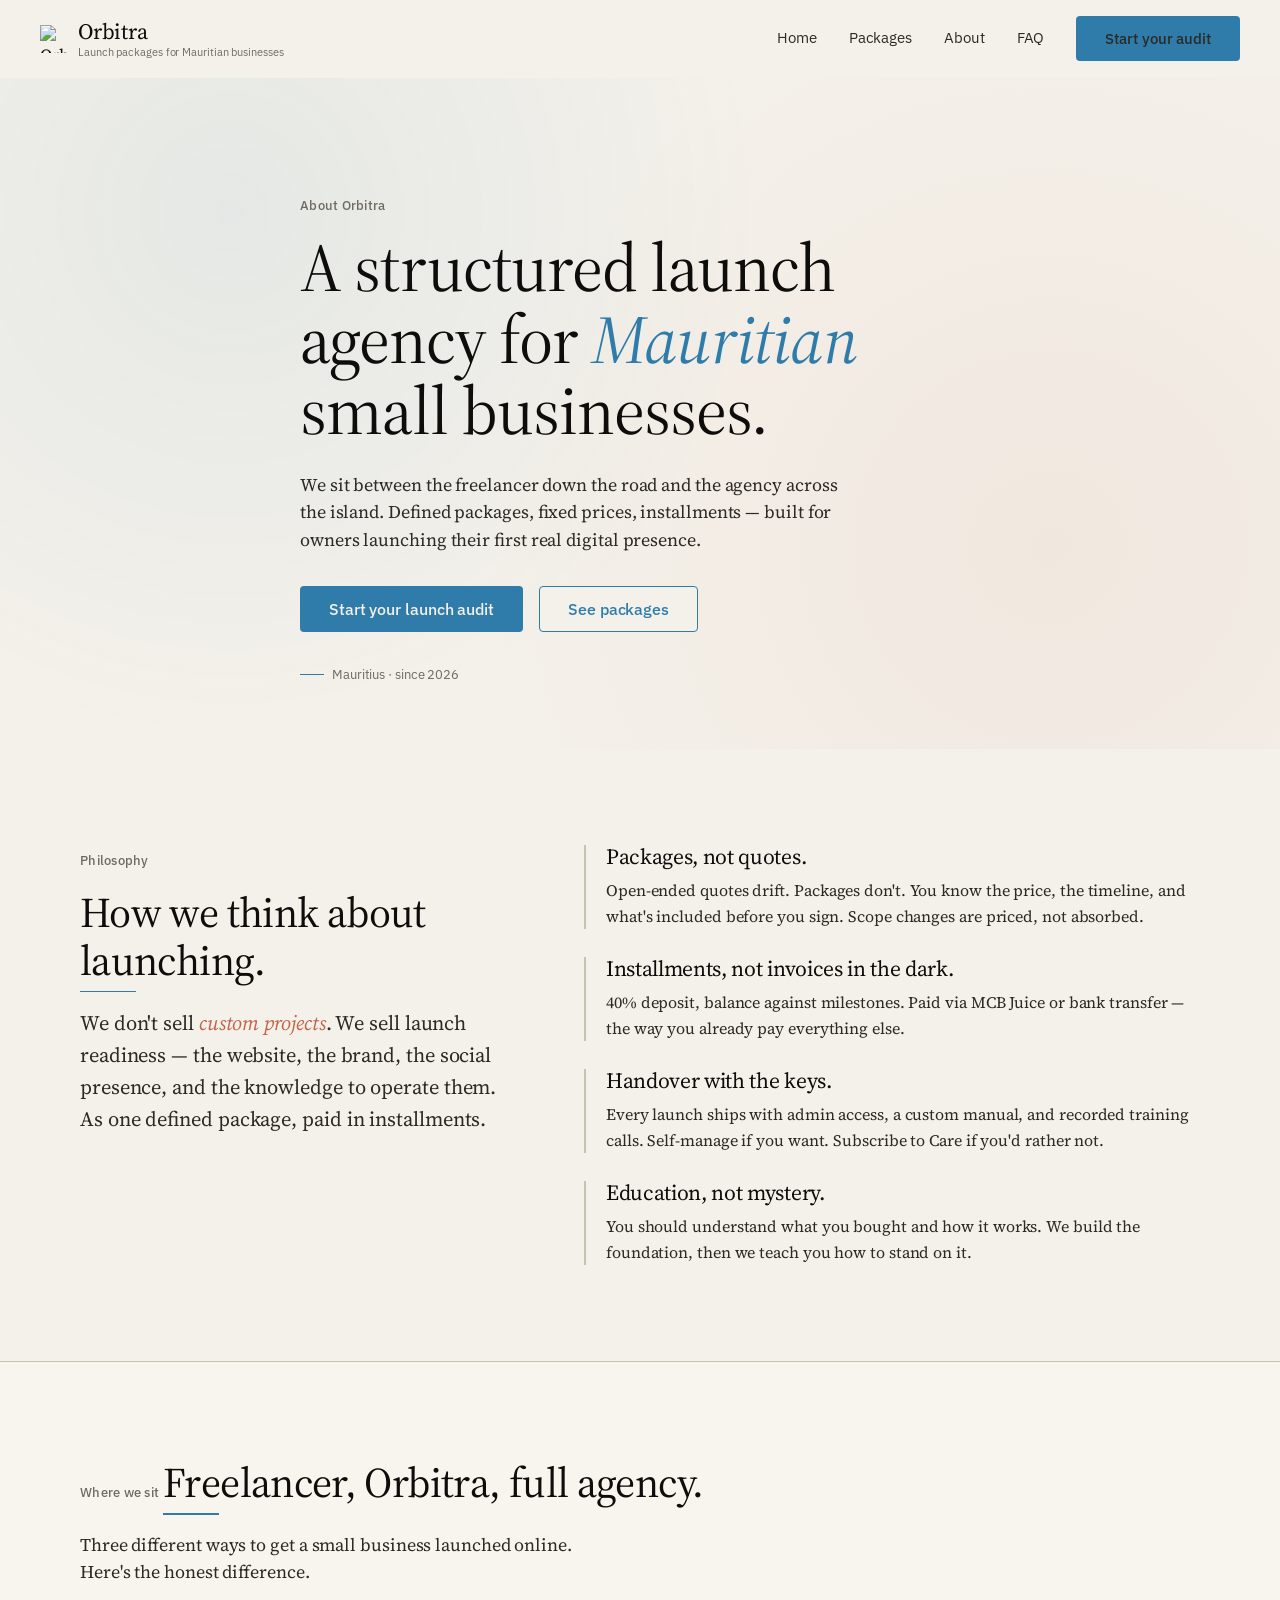
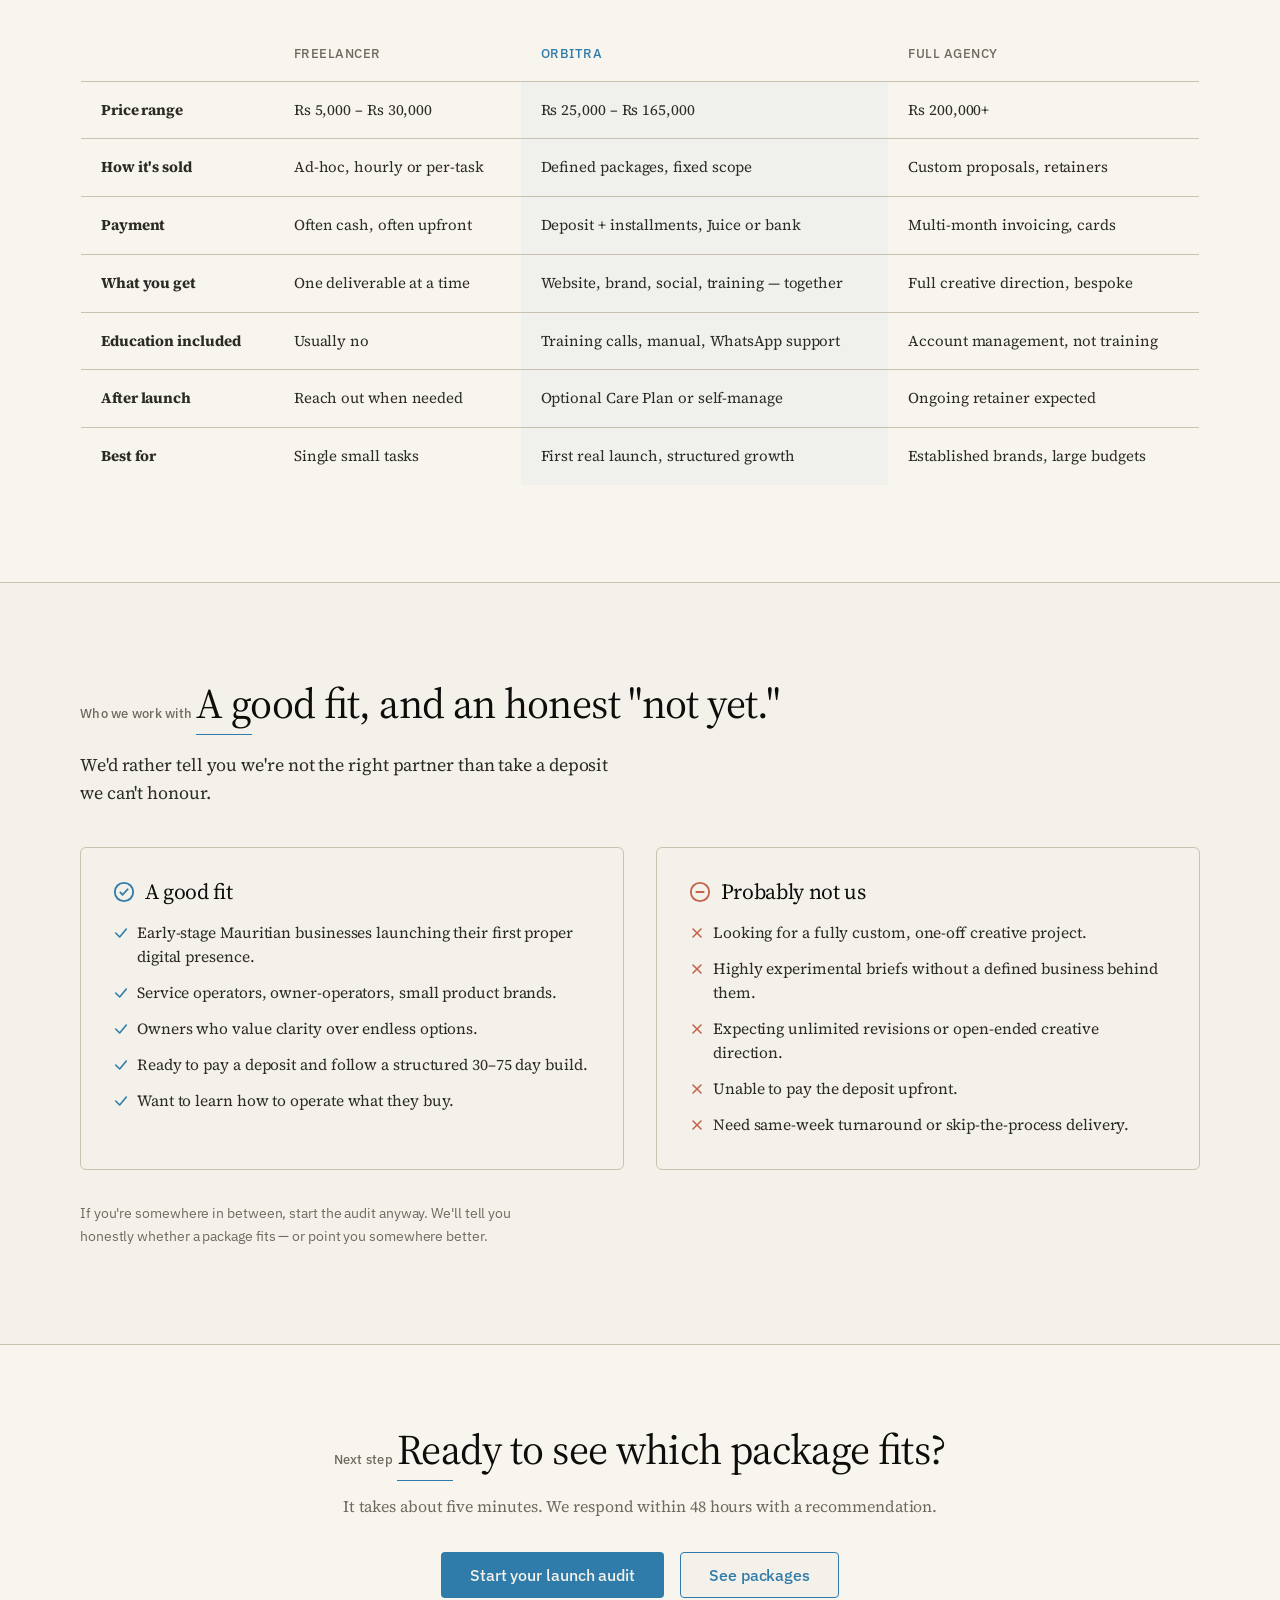
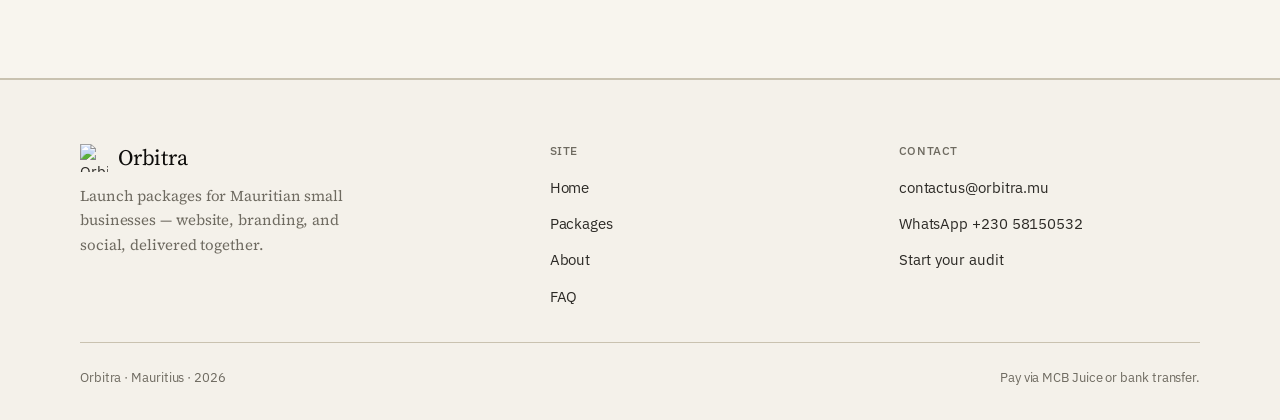
==== commit ed1933c7: "Add page: about" ====
--- a/about.html
+++ b/about.html
@@ -4,196 +4,216 @@
 <meta charset="UTF-8">
 <meta name="viewport" content="width=device-width, initial-scale=1.0">
 <title>About — Orbitra</title>
-<meta name="description" content="Why Orbitra exists, why we sell fixed packages instead of custom projects, and how we work with Mauritian small businesses.">
+<meta name="description" content="Orbitra's positioning, philosophy, and package-based model — built for Mauritian small businesses launching their first real digital presence.">
 <link rel="stylesheet" href="/styles.css">
 <style>
-.page-header{padding:var(--space-2xl) 0 var(--space-lg);position:relative;}
-.page-header h1{max-width:20ch;}
-.page-header .lead{max-width:58ch;margin-top:var(--space-md);}
-.positioning{padding:var(--space-xl) 0;}
-.positioning-grid{display:grid;grid-template-columns:1fr 1.4fr;gap:var(--space-xl);align-items:start;}
-.positioning-grid .section-header{margin:0;}
-.positioning-body p{font-size:1.0625rem;line-height:1.7;}
-.positioning-body p + p{margin-top:var(--space-md);}
-.positioning-body em{font-style:italic;color:var(--color-secondary);}
-@media (max-width:900px){.positioning-grid{grid-template-columns:1fr;gap:var(--space-md);}}
-.section-header{margin-bottom:var(--space-lg);}
-.section-header .eyebrow{font-family:var(--font-serif);font-style:italic;font-size:0.95rem;color:var(--color-primary);margin-bottom:var(--space-sm);display:block;letter-spacing:0;text-transform:none;}
-.section-header .section-headline{font-family:var(--font-serif);font-size:clamp(1.75rem,3.2vw,2.5rem);color:var(--color-ink);margin:0 0 var(--space-sm);line-height:1.15;}
-.section-header .section-support{font-size:1.0625rem;color:var(--color-muted);max-width:58ch;margin:0;}
-.why-grid{display:grid;grid-template-columns:repeat(3,1fr);gap:var(--space-md);}
-@media (max-width:900px){.why-grid{grid-template-columns:1fr;}}
-.why-card{background:var(--color-surface);border:1px solid var(--color-border);border-radius:var(--radius-md);padding:32px;transition:transform var(--duration-base) var(--ease-out-expo),box-shadow var(--duration-base) var(--ease-out-expo);}
-.why-card:hover{transform:translateY(-3px);box-shadow:var(--shadow-card-hover);}
-.why-card .num{font-family:var(--font-sans);font-size:0.75rem;color:var(--color-muted);letter-spacing:0.1em;text-transform:uppercase;margin-bottom:var(--space-sm);}
-.why-card h3{font-size:1.25rem;margin-bottom:10px;}
-.why-card p{font-size:0.9375rem;color:var(--color-text);margin:0;line-height:1.6;}
-.principles{display:grid;grid-template-columns:1fr;gap:0;border-top:1px solid var(--color-border);}
-.principle{display:grid;grid-template-columns:80px 1fr 2fr;gap:var(--space-lg);padding:var(--space-lg) 0;border-bottom:1px solid var(--color-border);align-items:start;}
-.principle-num{font-family:var(--font-serif);font-size:1.5rem;color:var(--color-primary);}
-.principle h3{font-size:1.25rem;margin:0;}
-.principle p{font-size:0.9375rem;color:var(--color-text);margin:0;line-height:1.6;}
-@media (max-width:768px){.principle{grid-template-columns:1fr;gap:8px;padding:var(--space-md) 0;}.principle-num{font-size:1.125rem;}}
-.care-callout{background:var(--color-surface);border:1px solid var(--color-border);border-radius:var(--radius-md);padding:var(--space-xl);display:grid;grid-template-columns:1.2fr 1fr;gap:var(--space-lg);align-items:center;}
-.care-callout h2{margin:0 0 var(--space-sm);}
-.care-callout p{font-size:1rem;color:var(--color-text);margin:0 0 var(--space-md);}
-.care-mark{display:flex;justify-content:center;}
-.care-mark svg{max-width:220px;}
-@media (max-width:768px){.care-callout{grid-template-columns:1fr;padding:var(--space-lg);}.care-mark{order:-1;}}
-.accent-dot{display:inline-block;width:6px;height:6px;border-radius:50%;background:var(--color-secondary);vertical-align:middle;margin:0 6px 3px;}
+.about-hero { padding: clamp(4rem,10vw,7rem) 0 clamp(2rem,5vw,4rem); position: relative; overflow: hidden; }
+.about-hero::before { content:''; position:absolute; inset:0; background: radial-gradient(circle at 18% 20%, rgba(47,124,171,0.08), transparent 45%), radial-gradient(circle at 82% 70%, rgba(196,99,74,0.07), transparent 50%); pointer-events:none; }
+.about-hero-inner { position: relative; max-width: 760px; }
+.about-hero h1 { font-size: clamp(2.5rem, 5.5vw, 4.25rem); line-height: 1.05; margin-bottom: 1.5rem; }
+.about-hero h1 em { font-style: italic; color: var(--color-primary); }
+.philosophy-grid { display: grid; grid-template-columns: 1fr 1.4fr; gap: clamp(2rem, 5vw, 4.5rem); align-items: start; }
+@media (max-width: 860px){ .philosophy-grid { grid-template-columns: 1fr; } }
+.philosophy-points { display: flex; flex-direction: column; gap: 1.75rem; }
+.philosophy-point { padding-left: 1.25rem; border-left: 2px solid var(--color-border); transition: border-color var(--duration-base) var(--ease-out-expo); }
+.philosophy-point:hover { border-left-color: var(--color-secondary); }
+.philosophy-point h3 { font-size: 1.35rem; margin-bottom: 0.5rem; }
+.philosophy-point p { font-size: 16px; color: var(--color-text); line-height: 1.6; }
+.fit-grid { display: grid; grid-template-columns: 1fr 1fr; gap: clamp(1.25rem, 3vw, 2rem); }
+@media (max-width: 720px){ .fit-grid { grid-template-columns: 1fr; } }
+.fit-card { background: var(--color-bg); border: 1px solid var(--color-border); border-radius: var(--radius-md); padding: clamp(1.5rem, 3vw, 2rem); transition: transform var(--duration-base) var(--ease-out-expo), border-color var(--duration-base) var(--ease-out-expo), box-shadow var(--duration-base) var(--ease-out-expo); }
+.fit-card:hover { transform: translateY(-3px); box-shadow: var(--shadow-card-hover); }
+.fit-card.fit-yes:hover { border-color: var(--color-primary); }
+.fit-card.fit-no:hover { border-color: var(--color-secondary); }
+.fit-card h3 { font-size: 1.35rem; margin-bottom: 1rem; display: flex; align-items: center; gap: 0.6rem; }
+.fit-icon { width: 22px; height: 22px; flex-shrink: 0; }
+.fit-list { list-style: none; display: flex; flex-direction: column; gap: 0.75rem; }
+.fit-list li { position: relative; padding-left: 1.5rem; font-size: 15.5px; line-height: 1.55; }
+.fit-list li svg { position: absolute; left: 0; top: 0.3rem; width: 16px; height: 16px; }
+.intro-lead { font-size: clamp(1.15rem, 1.6vw, 1.35rem); line-height: 1.55; color: var(--color-text); max-width: 62ch; }
+.intro-lead em { color: var(--color-secondary); font-style: italic; }
+.compare-wrap { overflow-x: auto; }
+.compare-table th.col-orbitra-head { color: var(--color-primary); }
+.signature-mark { display: inline-flex; align-items: center; gap: 0.5rem; font-family: var(--font-sans); font-size: 13px; color: var(--color-muted); margin-top: 2rem; }
+.signature-mark::before { content:''; width: 24px; height: 1px; background: var(--color-primary); }
 </style>
 </head>
 <body>
 <header class="site-header">
   <div class="container header-inner">
-    <a href="/" class="brand">
-      <img src="https://orbitravtwo.vercel.app/logo_test.svg" alt="Orbitra logo" class="brand-logo">
+    <a href="/" class="brand-mark" aria-label="Orbitra home">
+      <img src="https://orbitravtwo.vercel.app/logo_test.svg" alt="Orbitra logo">
       <span class="brand-text">
         <span class="brand-name">Orbitra</span>
-        <span class="brand-tagline">Launch packages for Mauritian businesses</span>
+        <span class="brand-tag">Launch packages for Mauritian businesses</span>
       </span>
     </a>
-    <nav class="nav">
+    <button class="nav-toggle" aria-expanded="false" aria-controls="primary-nav">Menu</button>
+    <nav class="nav" id="primary-nav" aria-label="Primary">
       <a href="/">Home</a>
       <a href="/packages.html">Packages</a>
       <a href="/about.html">About</a>
       <a href="/faq.html">FAQ</a>
-      <a href="https://tally.so/r/gDJ7Zl" target="_blank" rel="noopener noreferrer" class="btn btn-primary">Start your launch audit</a>
+      <a class="btn btn-primary" href="https://tally.so/r/gDJ7Zl" target="_blank" rel="noopener noreferrer">Start your audit</a>
     </nav>
   </div>
 </header>
 
 <main>
-  <section class="page-header">
-    <div class="container reveal">
+  <section class="about-hero">
+    <div class="container about-hero-inner reveal">
       <span class="eyebrow">About Orbitra</span>
-      <h1>Built for small businesses launching online, properly.</h1>
-      <p class="lead">Orbitra sits between freelancers and full agencies. We sell defined launch packages with installments — not custom projects, not open-ended quotes. Just clear, structured work that gets you online and ready to run.</p>
-      <div class="hero-actions">
-        <a href="https://tally.so/r/gDJ7Zl" target="_blank" rel="noopener noreferrer" class="btn btn-primary">Start your launch audit <span class="btn-arrow" aria-hidden="true">→</span></a>
-        <a href="/packages.html" class="btn btn-secondary">See packages</a>
-      </div>
-    </div>
-  </section>
-
-  <section class="positioning">
-    <div class="container">
-      <div class="positioning-grid reveal">
-        <div class="section-header">
-          <span class="eyebrow">Positioning</span>
-          <h2 class="section-headline headline-underline">What we actually are.</h2>
-          <p class="section-support">A structured launch agency for early-stage and growing Mauritian businesses.</p>
-        </div>
-        <div class="positioning-body">
-          <p>Most small businesses in Mauritius are stuck between two bad choices. Freelancers are affordable, but the work is ad-hoc — you get a website, but no system, no plan, no follow-through. Full agencies are structured, but the price tag is out of reach for a business still finding its footing.</p>
-          <p>Orbitra is the middle path. We sell <em>launch readiness</em> — the website, the brand, the social setup, and the literacy to operate them. All as one defined package, with installments over 2–3 months.</p>
-          <p>We work with service operators, small product brands, and owner-operators launching their first real digital presence. We don't take on undefined briefs, experimental creative direction, or clients who can't commit to a deposit. That's not gatekeeping — it's how we keep delivery honest.</p>
-        </div>
-      </div>
+      <h1>A structured launch agency for <em>Mauritian</em> small businesses.</h1>
+      <p class="lead">We sit between the freelancer down the road and the agency across the island. Defined packages, fixed prices, installments — built for owners launching their first real digital presence.</p>
+      <div class="btn-row">
+        <a class="btn btn-primary" href="https://tally.so/r/gDJ7Zl" target="_blank" rel="noopener noreferrer">Start your launch audit</a>
+        <a class="btn btn-secondary" href="/packages.html">See packages</a>
+      </div>
+      <div class="signature-mark">Mauritius · since 2026</div>
     </div>
   </section>
 
   <section class="section">
     <div class="container">
-      <div class="section-header reveal">
-        <span class="eyebrow">Why fixed packages</span>
-        <h2 class="section-headline headline-underline">No quotes. No surprises. No drift.</h2>
-        <p class="section-support">Three reasons we publish prices, scope deliverables, and refuse to negotiate.</p>
-      </div>
-      <div class="why-grid reveal-stagger">
-        <article class="why-card">
-          <div class="num">01</div>
-          <h3>You know what you're buying.</h3>
-          <p>Every package lists exactly what's included, what it costs, and when it's delivered. No proposal documents, no negotiation tactics, no version-two pricing. The price you see is the price you pay.</p>
+      <div class="philosophy-grid">
+        <div class="reveal">
+          <span class="eyebrow">Philosophy</span>
+          <h2 class="section-heading">How we think about launching.</h2>
+          <p class="intro-lead">We don't sell <em>custom projects</em>. We sell launch readiness — the website, the brand, the social presence, and the knowledge to operate them. As one defined package, paid in installments.</p>
+        </div>
+        <div class="philosophy-points stagger reveal">
+          <div class="philosophy-point">
+            <h3>Packages, not quotes.</h3>
+            <p>Open-ended quotes drift. Packages don't. You know the price, the timeline, and what's included before you sign. Scope changes are priced, not absorbed.</p>
+          </div>
+          <div class="philosophy-point">
+            <h3>Installments, not invoices in the dark.</h3>
+            <p>40% deposit, balance against milestones. Paid via MCB Juice or bank transfer — the way you already pay everything else.</p>
+          </div>
+          <div class="philosophy-point">
+            <h3>Handover with the keys.</h3>
+            <p>Every launch ships with admin access, a custom manual, and recorded training calls. Self-manage if you want. Subscribe to Care if you'd rather not.</p>
+          </div>
+          <div class="philosophy-point">
+            <h3>Education, not mystery.</h3>
+            <p>You should understand what you bought and how it works. We build the foundation, then we teach you how to stand on it.</p>
+          </div>
+        </div>
+      </div>
+    </div>
+  </section>
+
+  <section class="section" style="background: var(--color-paper-tint); border-top: 1px solid var(--color-border); border-bottom: 1px solid var(--color-border);">
+    <div class="container reveal">
+      <span class="eyebrow">Where we sit</span>
+      <h2 class="section-heading">Freelancer, Orbitra, full agency.</h2>
+      <p class="lead" style="margin-bottom: 2.5rem;">Three different ways to get a small business launched online. Here's the honest difference.</p>
+      <div class="compare-wrap">
+        <table class="compare-table">
+          <thead>
+            <tr>
+              <th></th>
+              <th>Freelancer</th>
+              <th class="col-orbitra-head">Orbitra</th>
+              <th>Full agency</th>
+            </tr>
+          </thead>
+          <tbody>
+            <tr>
+              <td><strong>Price range</strong></td>
+              <td>Rs 5,000 – Rs 30,000</td>
+              <td class="col-orbitra">Rs 25,000 – Rs 165,000</td>
+              <td>Rs 200,000+</td>
+            </tr>
+            <tr>
+              <td><strong>How it's sold</strong></td>
+              <td>Ad-hoc, hourly or per-task</td>
+              <td class="col-orbitra">Defined packages, fixed scope</td>
+              <td>Custom proposals, retainers</td>
+            </tr>
+            <tr>
+              <td><strong>Payment</strong></td>
+              <td>Often cash, often upfront</td>
+              <td class="col-orbitra">Deposit + installments, Juice or bank</td>
+              <td>Multi-month invoicing, cards</td>
+            </tr>
+            <tr>
+              <td><strong>What you get</strong></td>
+              <td>One deliverable at a time</td>
+              <td class="col-orbitra">Website, brand, social, training — together</td>
+              <td>Full creative direction, bespoke</td>
+            </tr>
+            <tr>
+              <td><strong>Education included</strong></td>
+              <td>Usually no</td>
+              <td class="col-orbitra">Training calls, manual, WhatsApp support</td>
+              <td>Account management, not training</td>
+            </tr>
+            <tr>
+              <td><strong>After launch</strong></td>
+              <td>Reach out when needed</td>
+              <td class="col-orbitra">Optional Care Plan or self-manage</td>
+              <td>Ongoing retainer expected</td>
+            </tr>
+            <tr>
+              <td><strong>Best for</strong></td>
+              <td>Single small tasks</td>
+              <td class="col-orbitra">First real launch, structured growth</td>
+              <td>Established brands, large budgets</td>
+            </tr>
+          </tbody>
+        </table>
+      </div>
+    </div>
+  </section>
+
+  <section class="section">
+    <div class="container">
+      <div class="reveal" style="margin-bottom: 2.5rem; max-width: 720px;">
+        <span class="eyebrow">Who we work with</span>
+        <h2 class="section-heading">A good fit, and an honest "not yet."</h2>
+        <p class="lead">We'd rather tell you we're not the right partner than take a deposit we can't honour.</p>
+      </div>
+      <div class="fit-grid stagger reveal">
+        <article class="fit-card fit-yes">
+          <h3>
+            <svg class="fit-icon" viewBox="0 0 24 24" fill="none" stroke="#2F7CAB" stroke-width="2" stroke-linecap="round" stroke-linejoin="round"><circle cx="12" cy="12" r="10"></circle><path d="M8 12.5l2.5 2.5L16 9"></path></svg>
+            A good fit
+          </h3>
+          <ul class="fit-list">
+            <li><svg viewBox="0 0 24 24" fill="none" stroke="#2F7CAB" stroke-width="2.4" stroke-linecap="round" stroke-linejoin="round"><polyline points="4 12 10 18 20 6"></polyline></svg>Early-stage Mauritian businesses launching their first proper digital presence.</li>
+            <li><svg viewBox="0 0 24 24" fill="none" stroke="#2F7CAB" stroke-width="2.4" stroke-linecap="round" stroke-linejoin="round"><polyline points="4 12 10 18 20 6"></polyline></svg>Service operators, owner-operators, small product brands.</li>
+            <li><svg viewBox="0 0 24 24" fill="none" stroke="#2F7CAB" stroke-width="2.4" stroke-linecap="round" stroke-linejoin="round"><polyline points="4 12 10 18 20 6"></polyline></svg>Owners who value clarity over endless options.</li>
+            <li><svg viewBox="0 0 24 24" fill="none" stroke="#2F7CAB" stroke-width="2.4" stroke-linecap="round" stroke-linejoin="round"><polyline points="4 12 10 18 20 6"></polyline></svg>Ready to pay a deposit and follow a structured 30–75 day build.</li>
+            <li><svg viewBox="0 0 24 24" fill="none" stroke="#2F7CAB" stroke-width="2.4" stroke-linecap="round" stroke-linejoin="round"><polyline points="4 12 10 18 20 6"></polyline></svg>Want to learn how to operate what they buy.</li>
+          </ul>
         </article>
-        <article class="why-card">
-          <div class="num">02</div>
-          <h3>We know what we're delivering.</h3>
-          <p>Scope discipline is what lets us deliver on time. Custom projects drift — packages don't. By holding the line on what's in and what's out, we can promise dates and keep them.</p>
+        <article class="fit-card fit-no">
+          <h3>
+            <svg class="fit-icon" viewBox="0 0 24 24" fill="none" stroke="#C4634A" stroke-width="2" stroke-linecap="round" stroke-linejoin="round"><circle cx="12" cy="12" r="10"></circle><line x1="8" y1="12" x2="16" y2="12"></line></svg>
+            Probably not us
+          </h3>
+          <ul class="fit-list">
+            <li><svg viewBox="0 0 24 24" fill="none" stroke="#C4634A" stroke-width="2.4" stroke-linecap="round" stroke-linejoin="round"><line x1="6" y1="6" x2="18" y2="18"></line><line x1="18" y1="6" x2="6" y2="18"></line></svg>Looking for a fully custom, one-off creative project.</li>
+            <li><svg viewBox="0 0 24 24" fill="none" stroke="#C4634A" stroke-width="2.4" stroke-linecap="round" stroke-linejoin="round"><line x1="6" y1="6" x2="18" y2="18"></line><line x1="18" y1="6" x2="6" y2="18"></line></svg>Highly experimental briefs without a defined business behind them.</li>
+            <li><svg viewBox="0 0 24 24" fill="none" stroke="#C4634A" stroke-width="2.4" stroke-linecap="round" stroke-linejoin="round"><line x1="6" y1="6" x2="18" y2="18"></line><line x1="18" y1="6" x2="6" y2="18"></line></svg>Expecting unlimited revisions or open-ended creative direction.</li>
+            <li><svg viewBox="0 0 24 24" fill="none" stroke="#C4634A" stroke-width="2.4" stroke-linecap="round" stroke-linejoin="round"><line x1="6" y1="6" x2="18" y2="18"></line><line x1="18" y1="6" x2="6" y2="18"></line></svg>Unable to pay the deposit upfront.</li>
+            <li><svg viewBox="0 0 24 24" fill="none" stroke="#C4634A" stroke-width="2.4" stroke-linecap="round" stroke-linejoin="round"><line x1="6" y1="6" x2="18" y2="18"></line><line x1="18" y1="6" x2="6" y2="18"></line></svg>Need same-week turnaround or skip-the-process delivery.</li>
+          </ul>
         </article>
-        <article class="why-card">
-          <div class="num">03</div>
-          <h3>Installments make it real.</h3>
-          <p>Deposit, milestone, handover. Payments are tied to delivery, not to time passing. You're never paying ahead of what's done, and we're never working ahead of what's paid.</p>
-        </article>
-      </div>
-    </div>
-  </section>
-
-  <section class="section" style="padding-top:0;">
+      </div>
+      <p class="muted" style="margin-top: 2rem; max-width: 60ch;">If you're somewhere in between, start the audit anyway. We'll tell you honestly whether a package fits — or point you somewhere better.</p>
+    </div>
+  </section>
+
+  <section class="final-cta reveal">
     <div class="container">
-      <div class="section-header reveal">
-        <span class="eyebrow">How we work</span>
-        <h2 class="section-headline headline-underline">Five principles we hold to.</h2>
-        <p class="section-support">The quiet rules behind every Orbitra launch.</p>
-      </div>
-      <div class="principles reveal-stagger">
-        <div class="principle">
-          <div class="principle-num">I.</div>
-          <h3>Clarity over options.</h3>
-          <p>Most buyers don't want twenty choices. They want the right one. We narrow the field to a handful of packages, recommend the fit, and let you decide.</p>
-        </div>
-        <div class="principle">
-          <div class="principle-num">II.</div>
-          <h3>Education is part of the deliverable.</h3>
-          <p>Every launch includes calls, a written manual, and WhatsApp support. You finish knowing how to use what we built — not staring at a dashboard you don't understand.</p>
-        </div>
-        <div class="principle">
-          <div class="principle-num">III.</div>
-          <h3>Transparency on ongoing costs.</h3>
-          <p>Hosting, domains, Shopify fees, Care Plan — all disclosed before you sign. No hidden recurring charges showing up two months in.</p>
-        </div>
-        <div class="principle">
-          <div class="principle-num">IV.</div>
-          <h3>Scope changes have a price.</h3>
-          <p>If the brief grows, the package grows with it — at a published rate. We don't fold extras in quietly, and we don't argue about what was promised.</p>
-        </div>
-        <div class="principle">
-          <div class="principle-num">V.</div>
-          <h3>Built for where you are now.</h3>
-          <p>Starter Launch isn't a lesser Full Launch — it's the right shape for a business with one focused offer. We size the package to the stage, not the ambition.</p>
-        </div>
-      </div>
-    </div>
-  </section>
-
-  <section class="section" style="padding-top:0;">
-    <div class="container reveal">
-      <div class="care-callout">
-        <div>
-          <span class="eyebrow">The Care Plan</span>
-          <h2 class="section-headline">Why we built it in.</h2>
-          <p>A website without maintenance is a website that breaks. Hosting expires. Domains lapse. Backups go stale. Security patches go unapplied. We see it constantly — beautiful launches that quietly fail six months later because nobody is minding the back end.</p>
-          <p>The Care Plan is optional, but we recommend it for every launch client. Rs 3,500/month covers hosting, domain, email, backups, security, monitoring, and up to two minor content updates. Three-month minimum, then month-to-month. You can leave anytime with 30 days notice.</p>
-          <p style="margin:0;color:var(--color-muted);font-size:0.9375rem;"><span class="accent-dot"></span>It's there so you can focus on running your business — not maintaining your website.</p>
-        </div>
-        <div class="care-mark" aria-hidden="true">
-          <svg viewBox="0 0 200 200" xmlns="http://www.w3.org/2000/svg">
-            <circle cx="100" cy="100" r="80" fill="none" stroke="#C9C2B0" stroke-width="1"/>
-            <circle cx="100" cy="100" r="60" fill="none" stroke="#2F7CAB" stroke-width="1.5" stroke-dasharray="4 6">
-              <animateTransform attributeName="transform" type="rotate" from="0 100 100" to="360 100 100" dur="40s" repeatCount="indefinite"/>
-            </circle>
-            <circle cx="100" cy="100" r="38" fill="none" stroke="#C4634A" stroke-width="1"/>
-            <circle cx="100" cy="100" r="5" fill="#C4634A"/>
-            <circle cx="160" cy="100" r="3" fill="#2F7CAB">
-              <animateTransform attributeName="transform" type="rotate" from="0 100 100" to="360 100 100" dur="20s" repeatCount="indefinite"/>
-            </circle>
-          </svg>
-        </div>
-      </div>
-    </div>
-  </section>
-
-  <section class="section">
-    <div class="container reveal">
-      <div class="cta-block">
-        <span class="eyebrow">Ready to start?</span>
-        <h2 class="headline-underline">Five minutes to see which package fits.</h2>
-        <p class="lead">The audit is free and structured. We read every submission and send a recommendation within 48 hours.</p>
-        <div class="hero-actions" style="justify-content:center;">
-          <a href="https://tally.so/r/gDJ7Zl" target="_blank" rel="noopener noreferrer" class="btn btn-primary">Start your launch audit <span class="btn-arrow" aria-hidden="true">→</span></a>
-          <a href="/packages.html" class="btn btn-secondary">See packages</a>
-        </div>
+      <span class="eyebrow">Next step</span>
+      <h2 class="section-heading">Ready to see which package fits?</h2>
+      <p>It takes about five minutes. We respond within 48 hours with a recommendation.</p>
+      <div class="btn-row" style="justify-content: center;">
+        <a class="btn btn-primary" href="https://tally.so/r/gDJ7Zl" target="_blank" rel="noopener noreferrer">Start your launch audit</a>
+        <a class="btn btn-secondary" href="/packages.html">See packages</a>
       </div>
     </div>
   </section>
@@ -202,27 +222,34 @@
 <footer class="site-footer">
   <div class="container">
     <div class="footer-grid">
-      <div>
-        <h5>Orbitra</h5>
-        <p>Launch packages for Mauritian businesses. Website, branding, and social — delivered as defined packages with installments over 2–3 months.</p>
-      </div>
-      <div>
-        <h5>Site</h5>
-        <a href="/">Home</a>
-        <a href="/packages.html">Packages</a>
-        <a href="/about.html">About</a>
-        <a href="/faq.html">FAQ</a>
-      </div>
-      <div>
-        <h5>Contact</h5>
-        <a href="mailto:contactus@orbitra.mu">contactus@orbitra.mu</a>
-        <a href="https://wa.me/23058150532" target="_blank" rel="noopener noreferrer">WhatsApp +230 58150532</a>
-        <a href="https://tally.so/r/gDJ7Zl" target="_blank" rel="noopener noreferrer">Start your launch audit →</a>
+      <div class="footer-col footer-brand">
+        <a href="/" class="brand-mark" aria-label="Orbitra home">
+          <img src="https://orbitravtwo.vercel.app/logo_test.svg" alt="Orbitra logo">
+          <span class="brand-text"><span class="brand-name">Orbitra</span></span>
+        </a>
+        <p>Launch packages for Mauritian small businesses — website, branding, and social, delivered together.</p>
+      </div>
+      <div class="footer-col">
+        <h4>Site</h4>
+        <ul>
+          <li><a href="/">Home</a></li>
+          <li><a href="/packages.html">Packages</a></li>
+          <li><a href="/about.html">About</a></li>
+          <li><a href="/faq.html">FAQ</a></li>
+        </ul>
+      </div>
+      <div class="footer-col">
+        <h4>Contact</h4>
+        <ul>
+          <li><a href="mailto:contactus@orbitra.mu">contactus@orbitra.mu</a></li>
+          <li><a href="https://wa.me/23058150532">WhatsApp +230 58150532</a></li>
+          <li><a href="https://tally.so/r/gDJ7Zl" target="_blank" rel="noopener noreferrer">Start your audit</a></li>
+        </ul>
       </div>
     </div>
     <div class="footer-bottom">
       <span>Orbitra · Mauritius · 2026</span>
-      <span>Built for small businesses launching online, properly.</span>
+      <span>Pay via MCB Juice or bank transfer.</span>
     </div>
   </div>
 </footer>
--- a/styles.css
+++ b/styles.css
@@ -1,178 +1,763 @@
-@import url('https://fonts.googleapis.com/css2?family=IBM+Plex+Serif:ital,wght@0,400;0,500;0,600;1,400&family=IBM+Plex+Sans:wght@400;500;600&display=swap');
-
-:root{
-  --color-bg:#F4F1EA;
-  --color-surface:#F8F5EE;
-  --color-text:#2C2A26;
-  --color-ink:#0E0D0B;
-  --color-muted:#6E6A60;
-  --color-border:#C9C2B0;
-  --color-primary:#2F7CAB;
-  --color-primary-hover:#266A95;
-  --color-primary-soft:#E8F0F6;
-  --color-secondary:#C4634A;
-  --color-secondary-soft:#F3E1DC;
-  --font-serif:'IBM Plex Serif', Georgia, serif;
-  --font-sans:'IBM Plex Sans', system-ui, -apple-system, sans-serif;
-  --duration-fast:200ms;
-  --duration-base:400ms;
-  --duration-slow:600ms;
-  --ease-out-expo:cubic-bezier(0.16, 1, 0.3, 1);
-  --ease-in-out-cubic:cubic-bezier(0.65, 0, 0.35, 1);
-  --radius-sm:4px;
-  --radius-md:6px;
-  --radius-lg:10px;
-  --container:1200px;
-  --space-xs:8px;
-  --space-sm:16px;
-  --space-md:24px;
-  --space-lg:40px;
-  --space-xl:64px;
-  --space-2xl:96px;
-  --shadow-card:0 1px 3px rgba(0,0,0,0.04);
-  --shadow-card-hover:0 6px 24px rgba(0,0,0,0.06);
-}
-
-*,*::before,*::after{box-sizing:border-box;}
-html{scroll-behavior:smooth;-webkit-text-size-adjust:100%;}
-body{margin:0;padding:0;background:var(--color-bg);color:var(--color-text);font-family:var(--font-serif);font-size:16px;line-height:1.65;-webkit-font-smoothing:antialiased;-moz-osx-font-smoothing:grayscale;font-feature-settings:'kern' 1,'liga' 1,'calt' 1;letter-spacing:-0.005em;}
-img,svg{max-width:100%;display:block;}
-a{color:var(--color-primary);text-decoration:none;transition:color var(--duration-fast) var(--ease-out-expo);}
-a:hover{color:var(--color-primary-hover);}
-button{font-family:inherit;cursor:pointer;border:none;background:none;}
-::selection{background:var(--color-secondary-soft);color:var(--color-ink);}
-
-h1,h2,h3,h4,h5{font-family:var(--font-serif);font-weight:400;color:var(--color-ink);margin:0 0 var(--space-sm);line-height:1.15;letter-spacing:-0.01em;}
-h1{font-size:clamp(2.25rem,5vw,3.75rem);}
-h2{font-size:clamp(1.75rem,3.5vw,2.5rem);}
-h3{font-size:clamp(1.25rem,2vw,1.625rem);}
-h4{font-size:1.125rem;}
-p{margin:0 0 var(--space-md);max-width:65ch;}
-.lead{font-size:clamp(1.0625rem,1.5vw,1.25rem);color:var(--color-text);line-height:1.6;}
-.eyebrow{font-family:var(--font-serif);font-style:italic;font-size:0.95rem;color:var(--color-primary);margin-bottom:var(--space-sm);display:inline-block;}
-.section-label{font-family:var(--font-serif);font-size:0.95rem;color:var(--color-muted);font-style:italic;margin-bottom:var(--space-sm);}
-.meta{font-family:var(--font-sans);font-size:0.8125rem;color:var(--color-muted);letter-spacing:0;}
-.ui-label{font-family:var(--font-sans);font-size:0.875rem;color:var(--color-muted);font-weight:500;}
-
-.container{width:100%;max-width:var(--container);margin:0 auto;padding:0 var(--space-md);}
-.section{padding:var(--space-2xl) 0;}
-.section-sm{padding:var(--space-xl) 0;}
-.section-divider{height:1px;background:var(--color-border);width:100%;}
-
-.headline-underline{display:inline-block;position:relative;padding-bottom:6px;}
-.headline-underline::after{content:'';position:absolute;left:0;bottom:0;width:48px;height:2px;background:var(--color-primary);transform-origin:left;transform:scaleX(0);transition:transform var(--duration-slow) var(--ease-out-expo);}
-.in-view .headline-underline::after,.headline-underline.in-view::after{transform:scaleX(1);}
-
-.btn{display:inline-flex;align-items:center;gap:8px;padding:14px 28px;font-family:var(--font-sans);font-weight:500;font-size:1rem;border-radius:var(--radius-sm);transition:all var(--duration-fast) var(--ease-out-expo);cursor:pointer;line-height:1;text-align:center;}
-.btn-primary{background:var(--color-primary);color:var(--color-bg);}
-.btn-primary:hover{background:var(--color-primary-hover);color:var(--color-bg);transform:translateY(-1px);}
-.btn-primary:active{transform:scale(0.98);}
-.btn-secondary{background:transparent;color:var(--color-primary);border:1px solid var(--color-primary);}
-.btn-secondary:hover{background:var(--color-primary-soft);color:var(--color-primary-hover);}
-.btn-ghost{background:transparent;color:var(--color-text);padding:10px 0;}
-.btn-ghost:hover{color:var(--color-primary);}
-.btn-arrow{transition:transform var(--duration-fast) var(--ease-out-expo);}
-.btn:hover .btn-arrow{transform:translateX(4px);}
-
-.card{background:var(--color-bg);border:1px solid var(--color-border);border-radius:var(--radius-md);padding:32px;box-shadow:var(--shadow-card);transition:transform var(--duration-base) var(--ease-out-expo),box-shadow var(--duration-base) var(--ease-out-expo);display:flex;flex-direction:column;}
-.card:hover{transform:translateY(-3px);box-shadow:var(--shadow-card-hover);}
-.card-soft{background:var(--color-surface);}
-.card-featured{position:relative;}
-.card-featured::before{content:'';position:absolute;top:-1px;left:-1px;right:-1px;height:3px;background:var(--color-secondary);border-radius:var(--radius-md) var(--radius-md) 0 0;}
-.card-featured-label{position:absolute;top:-10px;right:24px;background:var(--color-secondary);color:var(--color-bg);font-family:var(--font-sans);font-size:0.75rem;font-weight:500;padding:4px 10px;border-radius:3px;letter-spacing:0.02em;}
-
-.grid{display:grid;gap:var(--space-md);}
-.grid-2{grid-template-columns:repeat(2,1fr);}
-.grid-3{grid-template-columns:repeat(3,1fr);}
-.grid-4{grid-template-columns:repeat(4,1fr);}
-@media (max-width:1024px){.grid-4{grid-template-columns:repeat(2,1fr);}.grid-3{grid-template-columns:repeat(2,1fr);}}
-@media (max-width:640px){.grid-2,.grid-3,.grid-4{grid-template-columns:1fr;}}
-
-.package-card{display:flex;flex-direction:column;gap:var(--space-sm);}
-.package-tier{font-family:var(--font-serif);font-size:1.25rem;color:var(--color-ink);margin:0;}
-.package-price{font-family:var(--font-serif);font-size:2.5rem;color:var(--color-ink);line-height:1;margin:8px 0 4px;}
-.package-price-note{font-family:var(--font-sans);font-size:0.8125rem;color:var(--color-muted);margin-bottom:var(--space-md);}
-.package-desc{font-size:0.9375rem;color:var(--color-text);margin-bottom:var(--space-sm);}
-.package-list{list-style:none;padding:0;margin:0 0 var(--space-md);display:flex;flex-direction:column;gap:10px;}
-.package-list li{position:relative;padding-left:18px;font-size:0.9375rem;line-height:1.5;}
-.package-list li::before{content:'';position:absolute;left:0;top:10px;width:6px;height:6px;border-radius:50%;background:var(--color-secondary);}
-.package-meta{font-family:var(--font-sans);font-size:0.8125rem;color:var(--color-muted);padding-top:var(--space-sm);border-top:1px solid var(--color-border);margin-top:auto;}
-.package-card .btn{margin-top:var(--space-md);justify-content:center;}
-
-.disclosure{background:var(--color-surface);border:1px solid var(--color-border);border-radius:var(--radius-sm);padding:14px 16px;margin:var(--space-sm) 0;}
-.disclosure-title{font-family:var(--font-sans);font-size:0.6875rem;color:var(--color-muted);text-transform:uppercase;letter-spacing:0.08em;font-variant:small-caps;margin-bottom:8px;}
-.disclosure-list{list-style:none;padding:0;margin:0;font-size:0.8125rem;color:var(--color-text);line-height:1.55;}
-.disclosure-list li{padding-left:14px;position:relative;}
-.disclosure-list li::before{content:'—';position:absolute;left:0;color:var(--color-muted);}
-.disclosure-total{margin-top:8px;padding-top:8px;border-top:1px dashed var(--color-border);font-size:0.8125rem;color:var(--color-ink);}
-
-.reveal{opacity:0;transform:translateY(32px);transition:opacity var(--duration-slow) var(--ease-out-expo),transform var(--duration-slow) var(--ease-out-expo);}
-.reveal.in-view{opacity:1;transform:translateY(0);}
-.reveal-stagger > *{opacity:0;transform:translateY(24px);transition:opacity var(--duration-slow) var(--ease-out-expo),transform var(--duration-slow) var(--ease-out-expo);}
-.reveal-stagger.in-view > *{opacity:1;transform:translateY(0);}
-.reveal-stagger.in-view > *:nth-child(1){transition-delay:0ms;}
-.reveal-stagger.in-view > *:nth-child(2){transition-delay:80ms;}
-.reveal-stagger.in-view > *:nth-child(3){transition-delay:160ms;}
-.reveal-stagger.in-view > *:nth-child(4){transition-delay:240ms;}
-.reveal-stagger.in-view > *:nth-child(5){transition-delay:320ms;}
-.reveal-stagger.in-view > *:nth-child(6){transition-delay:400ms;}
-
-.site-header{position:sticky;top:0;z-index:50;background:rgba(244,241,234,0.85);backdrop-filter:blur(0px);-webkit-backdrop-filter:blur(0px);border-bottom:1px solid transparent;transition:backdrop-filter var(--duration-base) var(--ease-out-expo),border-color var(--duration-base) var(--ease-out-expo),background var(--duration-base) var(--ease-out-expo);}
-.site-header.scrolled{backdrop-filter:blur(12px);-webkit-backdrop-filter:blur(12px);border-bottom-color:var(--color-border);background:rgba(244,241,234,0.92);}
-.header-inner{display:flex;align-items:center;justify-content:space-between;padding:18px 0;gap:var(--space-md);}
-.brand{display:flex;align-items:center;gap:12px;}
-.brand-logo{height:32px;width:auto;}
-.brand-text{display:flex;flex-direction:column;line-height:1.15;}
-.brand-name{font-family:var(--font-serif);font-size:1.5rem;color:var(--color-ink);letter-spacing:-0.01em;}
-.brand-tagline{font-family:var(--font-sans);font-size:0.6875rem;color:var(--color-muted);margin-top:2px;}
-.nav{display:flex;align-items:center;gap:var(--space-md);}
-.nav a{font-family:var(--font-sans);font-size:0.9375rem;color:var(--color-text);position:relative;padding:6px 0;}
-.nav a::after{content:'';position:absolute;left:0;right:0;bottom:0;height:1px;background:var(--color-primary);transform:scaleX(0);transform-origin:left;transition:transform var(--duration-base) var(--ease-out-expo);}
-.nav a:hover{color:var(--color-primary);}
-.nav a:hover::after{transform:scaleX(1);}
-.nav .btn{padding:10px 18px;font-size:0.9375rem;}
-.nav-toggle{display:none;}
-@media (max-width:768px){.nav{display:none;}.brand-tagline{display:none;}.brand-name{font-size:1.25rem;}}
-
-.hero{padding:var(--space-2xl) 0 var(--space-xl);position:relative;overflow:hidden;}
-.hero-eyebrow{font-style:italic;color:var(--color-primary);font-size:1rem;margin-bottom:var(--space-sm);}
-.hero h1{max-width:18ch;}
-.hero .lead{max-width:55ch;margin-top:var(--space-md);}
-.hero-actions{display:flex;flex-wrap:wrap;gap:var(--space-sm);margin-top:var(--space-lg);}
-.hero-note{margin-top:var(--space-md);font-family:var(--font-sans);font-size:0.8125rem;color:var(--color-muted);}
-
-.steps{display:grid;grid-template-columns:repeat(5,1fr);gap:var(--space-md);position:relative;counter-reset:step;}
-.steps::before{content:'';position:absolute;top:18px;left:5%;right:5%;height:1px;background:var(--color-border);z-index:0;}
-.step{position:relative;z-index:1;}
-.step-num{display:inline-flex;align-items:center;justify-content:center;width:36px;height:36px;border-radius:50%;background:var(--color-bg);border:1px solid var(--color-border);font-family:var(--font-serif);font-size:1rem;color:var(--color-ink);margin-bottom:var(--space-sm);}
-.step h4{font-family:var(--font-serif);font-size:1.0625rem;margin-bottom:6px;}
-.step p{font-size:0.9375rem;color:var(--color-muted);margin:0;}
-@media (max-width:900px){.steps{grid-template-columns:1fr 1fr;}.steps::before{display:none;}}
-@media (max-width:520px){.steps{grid-template-columns:1fr;}}
-
-.feature-row{display:grid;grid-template-columns:repeat(3,1fr);gap:var(--space-lg);}
-.feature h3{font-size:1.25rem;}
-.feature h3 em{font-style:italic;color:var(--color-primary);font-weight:400;}
-.feature p{font-size:0.9375rem;color:var(--color-text);}
-@media (max-width:768px){.feature-row{grid-template-columns:1fr;gap:var(--space-md);}}
-
-.cta-block{background:var(--color-surface);border:1px solid var(--color-border);border-radius:var(--radius-md);padding:var(--space-xl);text-align:center;}
-.cta-block h2{max-width:24ch;margin-left:auto;margin-right:auto;}
-.cta-block .lead{max-width:48ch;margin:var(--space-sm) auto var(--space-md);color:var(--color-muted);}
-
-.site-footer{border-top:1px solid var(--color-border);padding:var(--space-xl) 0 var(--space-md);margin-top:var(--space-2xl);}
-.footer-grid{display:grid;grid-template-columns:1.5fr 1fr 1fr;gap:var(--space-lg);align-items:start;}
-.footer-grid h5{font-family:var(--font-sans);font-size:0.75rem;color:var(--color-muted);text-transform:uppercase;letter-spacing:0.1em;margin-bottom:var(--space-sm);font-weight:500;}
-.footer-grid a,.footer-grid p{font-family:var(--font-sans);font-size:0.9375rem;color:var(--color-text);margin:0 0 8px;display:block;}
-.footer-grid a:hover{color:var(--color-primary);}
-.footer-bottom{margin-top:var(--space-xl);padding-top:var(--space-md);border-top:1px solid var(--color-border);font-family:var(--font-sans);font-size:0.8125rem;color:var(--color-muted);display:flex;justify-content:space-between;flex-wrap:wrap;gap:var(--space-sm);}
-@media (max-width:768px){.footer-grid{grid-template-columns:1fr;}}
-
-.dot{display:inline-block;width:5px;height:5px;border-radius:50%;background:var(--color-secondary);vertical-align:middle;margin:0 4px 3px;}
-
-.faq-item{border-top:1px solid var(--color-border);padding:var(--space-md) 0;}
-.faq-item:last-child{border-bottom:1px solid var(--color-border);}
-.faq-q{font-family:var(--font-serif);font-size:1.125rem;color:var(--color-ink);margin-bottom:8px;}
-.faq-a{font-size:0.9375rem;color:var(--color-text);max-width:70ch;margin:0;}
-
-@media (max-width:640px){.section{padding:var(--space-xl) 0;}.hero{padding:var(--space-xl) 0;}.card{padding:24px;}.cta-block{padding:var(--space-lg) var(--space-md);}}+@import url('https://fonts.googleapis.com/css2?family=Source+Serif+Pro:ital,wght@0,400;0,600;0,700;1,400&family=IBM+Plex+Sans:wght@400;500;600&display=swap');
+
+:root {
+  --color-bg: #F4F1EA;
+  --color-surface: #F8F5EE;
+  --color-text: #2C2A26;
+  --color-ink: #0E0D0B;
+  --color-muted: #6E6A60;
+  --color-border: #C9C2B0;
+  --color-primary: #2F7CAB;
+  --color-primary-dark: #266A95;
+  --color-primary-soft: #E8F0F6;
+  --color-secondary: #C4634A;
+  --color-paper-tint: #F8F5EE;
+
+  --font-serif: 'Source Serif Pro', Georgia, serif;
+  --font-sans: 'IBM Plex Sans', system-ui, sans-serif;
+
+  --duration-fast: 200ms;
+  --duration-base: 400ms;
+  --duration-slow: 600ms;
+  --ease-out-expo: cubic-bezier(0.16, 1, 0.3, 1);
+  --ease-in-out-cubic: cubic-bezier(0.65, 0, 0.35, 1);
+
+  --space-xs: 0.5rem;
+  --space-sm: 1rem;
+  --space-md: 2rem;
+  --space-lg: 4rem;
+  --space-xl: 6rem;
+  --space-2xl: 8rem;
+
+  --radius-sm: 4px;
+  --radius-md: 6px;
+  --radius-lg: 12px;
+
+  --shadow-card: 0 1px 3px rgba(0,0,0,0.04);
+  --shadow-card-hover: 0 8px 24px rgba(14,13,11,0.08);
+
+  --container: 1200px;
+}
+
+*, *::before, *::after { box-sizing: border-box; }
+* { margin: 0; padding: 0; }
+
+html {
+  scroll-behavior: smooth;
+  -webkit-text-size-adjust: 100%;
+}
+
+body {
+  font-family: var(--font-serif);
+  font-size: 17px;
+  line-height: 1.65;
+  color: var(--color-text);
+  background: var(--color-bg);
+  -webkit-font-smoothing: antialiased;
+  -moz-osx-font-smoothing: grayscale;
+  font-feature-settings: 'kern' 1, 'liga' 1, 'calt' 1;
+  letter-spacing: -0.005em;
+  overflow-x: hidden;
+}
+
+::selection { background: var(--color-primary); color: var(--color-bg); }
+
+img, svg { max-width: 100%; display: block; }
+
+a {
+  color: var(--color-primary);
+  text-decoration: none;
+  transition: color var(--duration-fast) var(--ease-out-expo);
+}
+a:hover { color: var(--color-primary-dark); }
+
+h1, h2, h3, h4, h5, h6 {
+  font-family: var(--font-serif);
+  font-weight: 400;
+  color: var(--color-ink);
+  line-height: 1.15;
+  letter-spacing: -0.015em;
+}
+
+h1 { font-size: clamp(2.25rem, 5vw, 4rem); }
+h2 { font-size: clamp(1.75rem, 3.5vw, 2.625rem); }
+h3 { font-size: clamp(1.25rem, 2.2vw, 1.75rem); }
+h4 { font-size: clamp(1.1rem, 1.6vw, 1.25rem); }
+
+p { font-size: clamp(1rem, 1.1vw, 1.125rem); }
+
+.container {
+  max-width: var(--container);
+  margin: 0 auto;
+  padding: 0 clamp(1.25rem, 4vw, 2.5rem);
+}
+
+.section {
+  padding: clamp(4rem, 9vw, var(--space-xl)) 0;
+}
+
+.section-tight {
+  padding: clamp(3rem, 6vw, var(--space-lg)) 0;
+}
+
+.eyebrow {
+  font-family: var(--font-sans);
+  font-size: 13px;
+  font-weight: 500;
+  text-transform: none;
+  letter-spacing: 0.02em;
+  color: var(--color-muted);
+  margin-bottom: 1rem;
+  display: inline-block;
+}
+
+.section-heading {
+  position: relative;
+  display: inline-block;
+  margin-bottom: 1rem;
+  padding-bottom: 0.5rem;
+}
+
+.section-heading::after {
+  content: '';
+  position: absolute;
+  left: 0;
+  bottom: 0;
+  width: 0;
+  height: 1.5px;
+  background: var(--color-primary);
+  transition: width var(--duration-slow) var(--ease-out-expo);
+}
+
+.section-heading.in-view::after,
+.reveal.in-view .section-heading::after { width: 56px; }
+
+.lead {
+  font-size: clamp(1.1rem, 1.4vw, 1.25rem);
+  color: var(--color-text);
+  max-width: 60ch;
+  line-height: 1.55;
+}
+
+.muted {
+  color: var(--color-muted);
+  font-family: var(--font-sans);
+  font-size: 14px;
+}
+
+.meta {
+  font-family: var(--font-sans);
+  font-size: 13px;
+  color: var(--color-muted);
+  letter-spacing: 0.01em;
+}
+
+.btn {
+  display: inline-flex;
+  align-items: center;
+  justify-content: center;
+  gap: 0.5rem;
+  font-family: var(--font-sans);
+  font-weight: 500;
+  font-size: 16px;
+  padding: 14px 28px;
+  border-radius: var(--radius-sm);
+  border: 1px solid transparent;
+  cursor: pointer;
+  transition: all var(--duration-base) var(--ease-out-expo);
+  text-decoration: none;
+  line-height: 1;
+}
+
+.btn-primary {
+  background: var(--color-primary);
+  color: var(--color-bg);
+}
+.btn-primary:hover {
+  background: var(--color-primary-dark);
+  color: var(--color-bg);
+  transform: translateY(-1px);
+}
+
+.btn-secondary {
+  background: var(--color-bg);
+  color: var(--color-primary);
+  border: 1px solid var(--color-primary);
+}
+.btn-secondary:hover {
+  background: var(--color-primary-soft);
+  color: var(--color-primary-dark);
+  transform: translateY(-1px);
+}
+
+.btn-ghost {
+  background: transparent;
+  color: var(--color-text);
+  padding: 8px 0;
+}
+.btn-ghost:hover { color: var(--color-primary); }
+
+.btn-row {
+  display: flex;
+  gap: 1rem;
+  flex-wrap: wrap;
+  margin-top: 2rem;
+}
+
+.card {
+  background: var(--color-bg);
+  border: 1px solid var(--color-border);
+  border-radius: var(--radius-md);
+  padding: clamp(1.5rem, 3vw, 2rem);
+  box-shadow: var(--shadow-card);
+  transition: transform var(--duration-base) var(--ease-out-expo),
+              box-shadow var(--duration-base) var(--ease-out-expo),
+              border-color var(--duration-base) var(--ease-out-expo);
+  position: relative;
+  display: flex;
+  flex-direction: column;
+  height: 100%;
+}
+.card:hover {
+  transform: translateY(-4px);
+  box-shadow: var(--shadow-card-hover);
+  border-color: var(--color-muted);
+}
+
+.card-recommended {
+  border-color: var(--color-primary);
+  box-shadow: 0 1px 3px rgba(47,124,171,0.12);
+}
+
+.badge {
+  display: inline-block;
+  font-family: var(--font-sans);
+  font-size: 12px;
+  font-weight: 500;
+  color: var(--color-primary);
+  background: var(--color-primary-soft);
+  padding: 4px 10px;
+  border-radius: 999px;
+  letter-spacing: 0.02em;
+  margin-bottom: 0.75rem;
+}
+
+.badge-terra {
+  color: var(--color-secondary);
+  background: rgba(196,99,74,0.10);
+}
+
+.price {
+  font-family: var(--font-serif);
+  font-size: clamp(2rem, 3.5vw, 2.5rem);
+  color: var(--color-ink);
+  line-height: 1;
+  margin: 0.5rem 0 0.75rem;
+}
+
+.price-meta {
+  font-family: var(--font-sans);
+  font-size: 13px;
+  color: var(--color-muted);
+  margin-bottom: 1.25rem;
+}
+
+.deliverables {
+  list-style: none;
+  margin: 1rem 0 1.5rem;
+  padding: 0;
+  display: flex;
+  flex-direction: column;
+  gap: 0.65rem;
+  flex-grow: 1;
+}
+
+.deliverables li {
+  position: relative;
+  padding-left: 1.25rem;
+  font-size: 15.5px;
+  line-height: 1.5;
+  color: var(--color-text);
+}
+
+.deliverables li::before {
+  content: '';
+  position: absolute;
+  left: 0;
+  top: 0.55rem;
+  width: 6px;
+  height: 6px;
+  border-radius: 50%;
+  background: var(--color-secondary);
+}
+
+.disclosure-box {
+  background: var(--color-paper-tint);
+  border: 1px solid var(--color-border);
+  border-radius: var(--radius-sm);
+  padding: 1rem 1.1rem;
+  margin: 1.25rem 0;
+  font-size: 14px;
+  line-height: 1.55;
+}
+
+.disclosure-box-label {
+  font-family: var(--font-sans);
+  font-size: 11.5px;
+  font-weight: 400;
+  color: var(--color-muted);
+  text-transform: uppercase;
+  letter-spacing: 0.05em;
+  margin-bottom: 0.5rem;
+}
+
+.disclosure-box-body {
+  font-family: var(--font-serif);
+  color: var(--color-text);
+}
+
+.disclosure-box-body strong { font-weight: 600; color: var(--color-ink); }
+
+.platform-line {
+  font-family: var(--font-sans);
+  font-size: 13px;
+  color: var(--color-muted);
+  margin-top: auto;
+  padding-top: 0.5rem;
+}
+
+.grid {
+  display: grid;
+  gap: clamp(1rem, 2vw, 1.5rem);
+}
+.grid-2 { grid-template-columns: repeat(2, 1fr); }
+.grid-3 { grid-template-columns: repeat(3, 1fr); }
+.grid-4 { grid-template-columns: repeat(4, 1fr); }
+
+@media (max-width: 1024px) {
+  .grid-4 { grid-template-columns: repeat(2, 1fr); }
+  .grid-3 { grid-template-columns: repeat(2, 1fr); }
+}
+@media (max-width: 640px) {
+  .grid-2, .grid-3, .grid-4 { grid-template-columns: 1fr; }
+}
+
+.split {
+  display: grid;
+  grid-template-columns: 1fr 1fr;
+  gap: clamp(2rem, 5vw, 4rem);
+  align-items: center;
+}
+@media (max-width: 768px) { .split { grid-template-columns: 1fr; } }
+
+.reveal {
+  opacity: 0;
+  transform: translateY(32px);
+  transition: opacity var(--duration-slow) var(--ease-out-expo),
+              transform var(--duration-slow) var(--ease-out-expo);
+}
+.reveal.in-view { opacity: 1; transform: translateY(0); }
+
+.stagger > * {
+  opacity: 0;
+  transform: translateY(24px);
+  transition: opacity var(--duration-slow) var(--ease-out-expo),
+              transform var(--duration-slow) var(--ease-out-expo);
+}
+.stagger.in-view > * { opacity: 1; transform: translateY(0); }
+.stagger.in-view > *:nth-child(1) { transition-delay: 0ms; }
+.stagger.in-view > *:nth-child(2) { transition-delay: 80ms; }
+.stagger.in-view > *:nth-child(3) { transition-delay: 160ms; }
+.stagger.in-view > *:nth-child(4) { transition-delay: 240ms; }
+.stagger.in-view > *:nth-child(5) { transition-delay: 320ms; }
+.stagger.in-view > *:nth-child(6) { transition-delay: 400ms; }
+
+.site-header {
+  position: sticky;
+  top: 0;
+  z-index: 100;
+  background: rgba(244,241,234,0.85);
+  border-bottom: 1px solid transparent;
+  transition: background var(--duration-base) var(--ease-out-expo),
+              border-color var(--duration-base) var(--ease-out-expo),
+              backdrop-filter var(--duration-base) var(--ease-out-expo);
+}
+.site-header.scrolled {
+  background: rgba(244,241,234,0.92);
+  backdrop-filter: saturate(150%) blur(10px);
+  -webkit-backdrop-filter: saturate(150%) blur(10px);
+  border-bottom-color: var(--color-border);
+}
+
+.header-inner {
+  display: flex;
+  align-items: center;
+  justify-content: space-between;
+  padding: 1rem 0;
+  gap: 1.5rem;
+}
+
+.brand-mark {
+  display: flex;
+  align-items: center;
+  gap: 10px;
+  text-decoration: none;
+  color: var(--color-ink);
+}
+
+.brand-mark img {
+  width: 28px;
+  height: 28px;
+  object-fit: contain;
+}
+
+.brand-text {
+  display: flex;
+  flex-direction: column;
+  line-height: 1.1;
+}
+
+.brand-name {
+  font-family: var(--font-serif);
+  font-size: 22px;
+  color: var(--color-ink);
+  letter-spacing: -0.01em;
+}
+
+.brand-tag {
+  font-family: var(--font-sans);
+  font-size: 11px;
+  color: var(--color-muted);
+  margin-top: 2px;
+}
+
+.nav {
+  display: flex;
+  align-items: center;
+  gap: 2rem;
+}
+
+.nav a {
+  font-family: var(--font-sans);
+  font-size: 15px;
+  color: var(--color-text);
+  position: relative;
+}
+
+.nav a:not(.btn)::after {
+  content: '';
+  position: absolute;
+  left: 0; bottom: -4px;
+  width: 0; height: 1px;
+  background: var(--color-primary);
+  transition: width var(--duration-base) var(--ease-out-expo);
+}
+.nav a:not(.btn):hover::after { width: 100%; }
+
+.nav-toggle {
+  display: none;
+  background: none;
+  border: 1px solid var(--color-border);
+  border-radius: var(--radius-sm);
+  padding: 8px 10px;
+  cursor: pointer;
+  font-family: var(--font-sans);
+  font-size: 13px;
+  color: var(--color-text);
+}
+
+@media (max-width: 768px) {
+  .nav { display: none; }
+  .nav.open {
+    display: flex;
+    position: absolute;
+    top: 100%; left: 0; right: 0;
+    flex-direction: column;
+    align-items: stretch;
+    gap: 0;
+    background: var(--color-bg);
+    border-bottom: 1px solid var(--color-border);
+    padding: 1rem 1.25rem 1.5rem;
+  }
+  .nav.open a { padding: 0.75rem 0; border-bottom: 1px solid var(--color-border); }
+  .nav.open .btn { margin-top: 0.75rem; }
+  .nav-toggle { display: inline-flex; }
+  .brand-tag { display: none; }
+}
+
+.hero {
+  padding: clamp(4rem, 10vw, 7rem) 0 clamp(3rem, 7vw, 5rem);
+  position: relative;
+  overflow: hidden;
+}
+
+.hero-grid {
+  display: grid;
+  grid-template-columns: 1.2fr 0.8fr;
+  gap: clamp(2rem, 5vw, 4rem);
+  align-items: center;
+}
+@media (max-width: 900px) { .hero-grid { grid-template-columns: 1fr; } }
+
+.hero h1 {
+  font-size: clamp(2.25rem, 5.2vw, 4rem);
+  line-height: 1.08;
+  margin-bottom: 1.25rem;
+}
+
+.hero .lead { margin-bottom: 1.5rem; }
+
+.hero-visual {
+  position: relative;
+  aspect-ratio: 4/3;
+  border: 1px solid var(--color-border);
+  border-radius: var(--radius-md);
+  background: var(--color-paper-tint);
+  display: flex;
+  align-items: center;
+  justify-content: center;
+  overflow: hidden;
+}
+
+.hero-visual::before {
+  content: '';
+  position: absolute;
+  inset: 0;
+  background:
+    radial-gradient(circle at 30% 30%, rgba(47,124,171,0.08), transparent 50%),
+    radial-gradient(circle at 70% 70%, rgba(196,99,74,0.06), transparent 55%);
+}
+
+.process-row {
+  display: grid;
+  grid-template-columns: repeat(5, 1fr);
+  gap: 1rem;
+  counter-reset: step;
+}
+@media (max-width: 900px) { .process-row { grid-template-columns: repeat(2, 1fr); } }
+@media (max-width: 520px) { .process-row { grid-template-columns: 1fr; } }
+
+.process-step {
+  padding: 1.5rem;
+  border: 1px solid var(--color-border);
+  border-radius: var(--radius-md);
+  background: var(--color-bg);
+  position: relative;
+  transition: transform var(--duration-base) var(--ease-out-expo),
+              border-color var(--duration-base) var(--ease-out-expo);
+}
+.process-step:hover { transform: translateY(-3px); border-color: var(--color-primary); }
+
+.step-num {
+  font-family: var(--font-sans);
+  font-size: 12px;
+  font-weight: 500;
+  color: var(--color-primary);
+  letter-spacing: 0.05em;
+  margin-bottom: 0.5rem;
+  display: block;
+}
+
+.step-title {
+  font-family: var(--font-serif);
+  font-size: 18px;
+  color: var(--color-ink);
+  margin-bottom: 0.4rem;
+}
+
+.step-desc {
+  font-size: 14.5px;
+  color: var(--color-muted);
+  line-height: 1.5;
+}
+
+.care-table {
+  border: 1px solid var(--color-border);
+  border-radius: var(--radius-md);
+  overflow: hidden;
+  background: var(--color-bg);
+}
+
+.care-row {
+  display: grid;
+  grid-template-columns: 1.2fr 1fr 1fr;
+  gap: 1rem;
+  padding: 1rem 1.25rem;
+  border-bottom: 1px solid var(--color-border);
+  align-items: center;
+  transition: background var(--duration-fast) var(--ease-out-expo);
+}
+.care-row:last-child { border-bottom: none; }
+.care-row:hover { background: var(--color-paper-tint); }
+
+.care-row-header {
+  font-family: var(--font-sans);
+  font-size: 12px;
+  font-weight: 500;
+  color: var(--color-muted);
+  letter-spacing: 0.05em;
+  text-transform: uppercase;
+  background: var(--color-paper-tint);
+}
+
+.care-tier {
+  font-family: var(--font-serif);
+  font-size: 16px;
+  color: var(--color-ink);
+}
+
+.care-price {
+  font-family: var(--font-serif);
+  font-size: 17px;
+  color: var(--color-text);
+}
+
+.care-effective {
+  font-family: var(--font-sans);
+  font-size: 13px;
+  color: var(--color-muted);
+}
+
+@media (max-width: 640px) {
+  .care-row { grid-template-columns: 1fr; gap: 0.25rem; }
+  .care-row-header { display: none; }
+  .care-tier::before { content: 'Tier · '; color: var(--color-muted); font-family: var(--font-sans); font-size: 12px; }
+}
+
+.callout {
+  background: var(--color-paper-tint);
+  border-left: 2px solid var(--color-secondary);
+  padding: 1rem 1.25rem;
+  margin: 1.25rem 0;
+  border-radius: 0 var(--radius-sm) var(--radius-sm) 0;
+  font-size: 15.5px;
+  line-height: 1.55;
+  color: var(--color-text);
+}
+
+.what-we-do-item {
+  padding: 1.5rem 0;
+}
+
+.what-we-do-item h3 {
+  font-size: 1.5rem;
+  margin-bottom: 0.5rem;
+}
+
+.what-we-do-item p {
+  font-size: 16px;
+  color: var(--color-text);
+  line-height: 1.6;
+  max-width: 38ch;
+}
+
+.dot {
+  display: inline-block;
+  width: 6px;
+  height: 6px;
+  border-radius: 50%;
+  background: var(--color-secondary);
+  margin-right: 0.5rem;
+  vertical-align: middle;
+}
+
+.final-cta {
+  background: var(--color-paper-tint);
+  border-top: 1px solid var(--color-border);
+  border-bottom: 1px solid var(--color-border);
+  text-align: center;
+  padding: clamp(3rem, 7vw, 5rem) 0;
+}
+
+.final-cta h2 { margin-bottom: 0.75rem; }
+.final-cta p { color: var(--color-muted); margin-bottom: 1.5rem; }
+
+.site-footer {
+  border-top: 1px solid var(--color-border);
+  padding: clamp(2.5rem, 5vw, 4rem) 0 2rem;
+  background: var(--color-bg);
+}
+
+.footer-grid {
+  display: grid;
+  grid-template-columns: 1.4fr 1fr 1fr;
+  gap: clamp(2rem, 4vw, 3rem);
+  margin-bottom: 2rem;
+}
+@media (max-width: 768px) { .footer-grid { grid-template-columns: 1fr; } }
+
+.footer-col h4 {
+  font-family: var(--font-sans);
+  font-size: 12px;
+  font-weight: 500;
+  color: var(--color-muted);
+  letter-spacing: 0.05em;
+  text-transform: uppercase;
+  margin-bottom: 1rem;
+}
+
+.footer-col ul { list-style: none; display: flex; flex-direction: column; gap: 0.5rem; }
+.footer-col a { font-family: var(--font-sans); font-size: 14.5px; color: var(--color-text); }
+.footer-col a:hover { color: var(--color-primary); }
+
+.footer-brand p { font-size: 15px; color: var(--color-muted); max-width: 36ch; margin-top: 0.75rem; }
+
+.footer-bottom {
+  border-top: 1px solid var(--color-border);
+  padding-top: 1.5rem;
+  font-family: var(--font-sans);
+  font-size: 13px;
+  color: var(--color-muted);
+  display: flex;
+  justify-content: space-between;
+  flex-wrap: wrap;
+  gap: 1rem;
+}
+
+.faq-item {
+  border-bottom: 1px solid var(--color-border);
+  padding: 1.5rem 0;
+}
+.faq-item:last-child { border-bottom: none; }
+
+.faq-question {
+  font-family: var(--font-serif);
+  font-size: 1.25rem;
+  color: var(--color-ink);
+  margin-bottom: 0.5rem;
+}
+
+.faq-answer { font-size: 16px; line-height: 1.65; color: var(--color-text); }
+
+.compare-table {
+  width: 100%;
+  border-collapse: collapse;
+  border: 1px solid var(--color-border);
+  border-radius: var(--radius-md);
+  overflow: hidden;
+  font-size: 15px;
+}
+.compare-table th, .compare-table td {
+  padding: 1rem 1.25rem;
+  text-align: left;
+  border-bottom: 1px solid var(--color-border);
+  vertical-align: top;
+}
+.compare-table th {
+  font-family: var(--font-sans);
+  font-size: 13px;
+  font-weight: 500;
+  color: var(--color-muted);
+  text-transform: uppercase;
+  letter-spacing: 0.04em;
+  background: var(--color-paper-tint);
+}
+.compare-table tr:last-child td { border-bottom: none; }
+.compare-table .col-orbitra { background: rgba(47,124,171,0.04); }
+
+@media (max-width: 640px) {
+  .compare-table, .compare-table tbody, .compare-table tr, .compare-table td, .compare-table th { display: block; width: 100%; }
+  .compare-table tr { border-bottom: 1px solid var(--color-border); padding: 0.5rem 0; }
+}
+
+.anchor-offset { scroll-margin-top: 100px; }
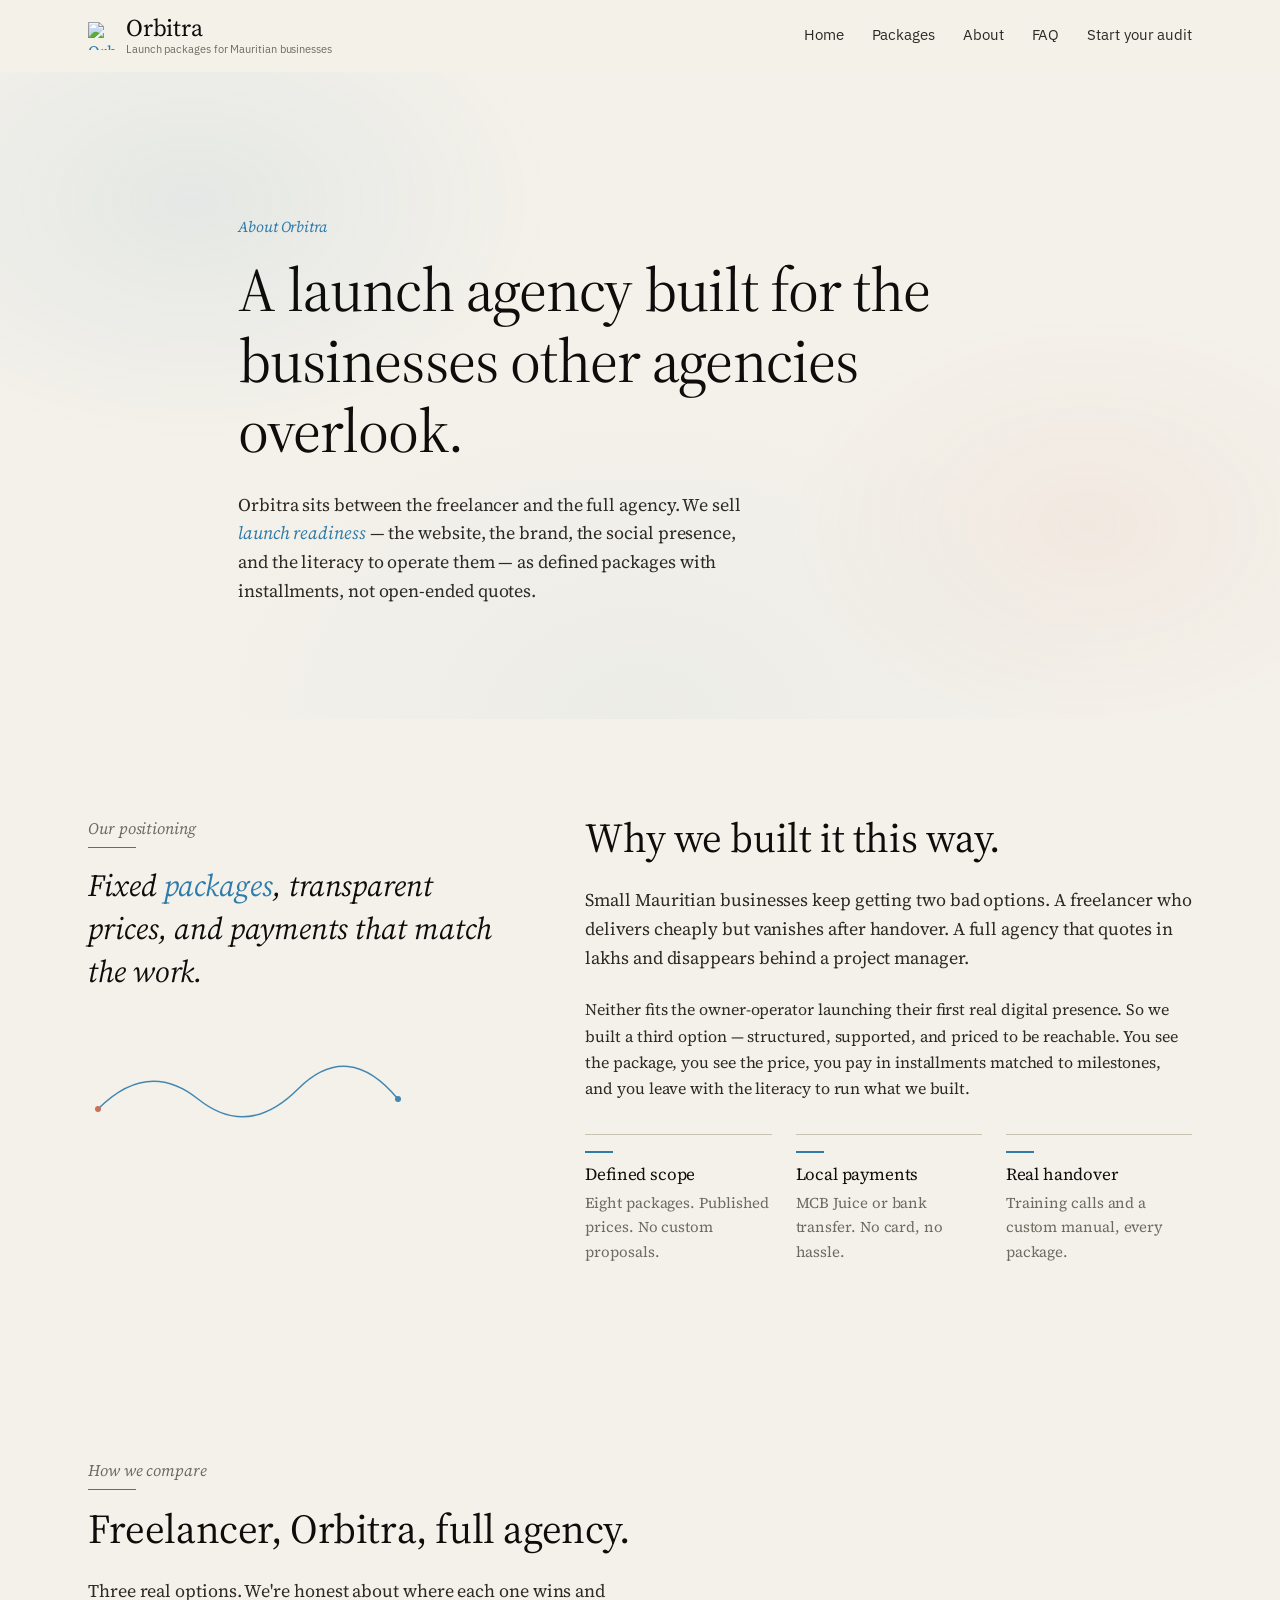
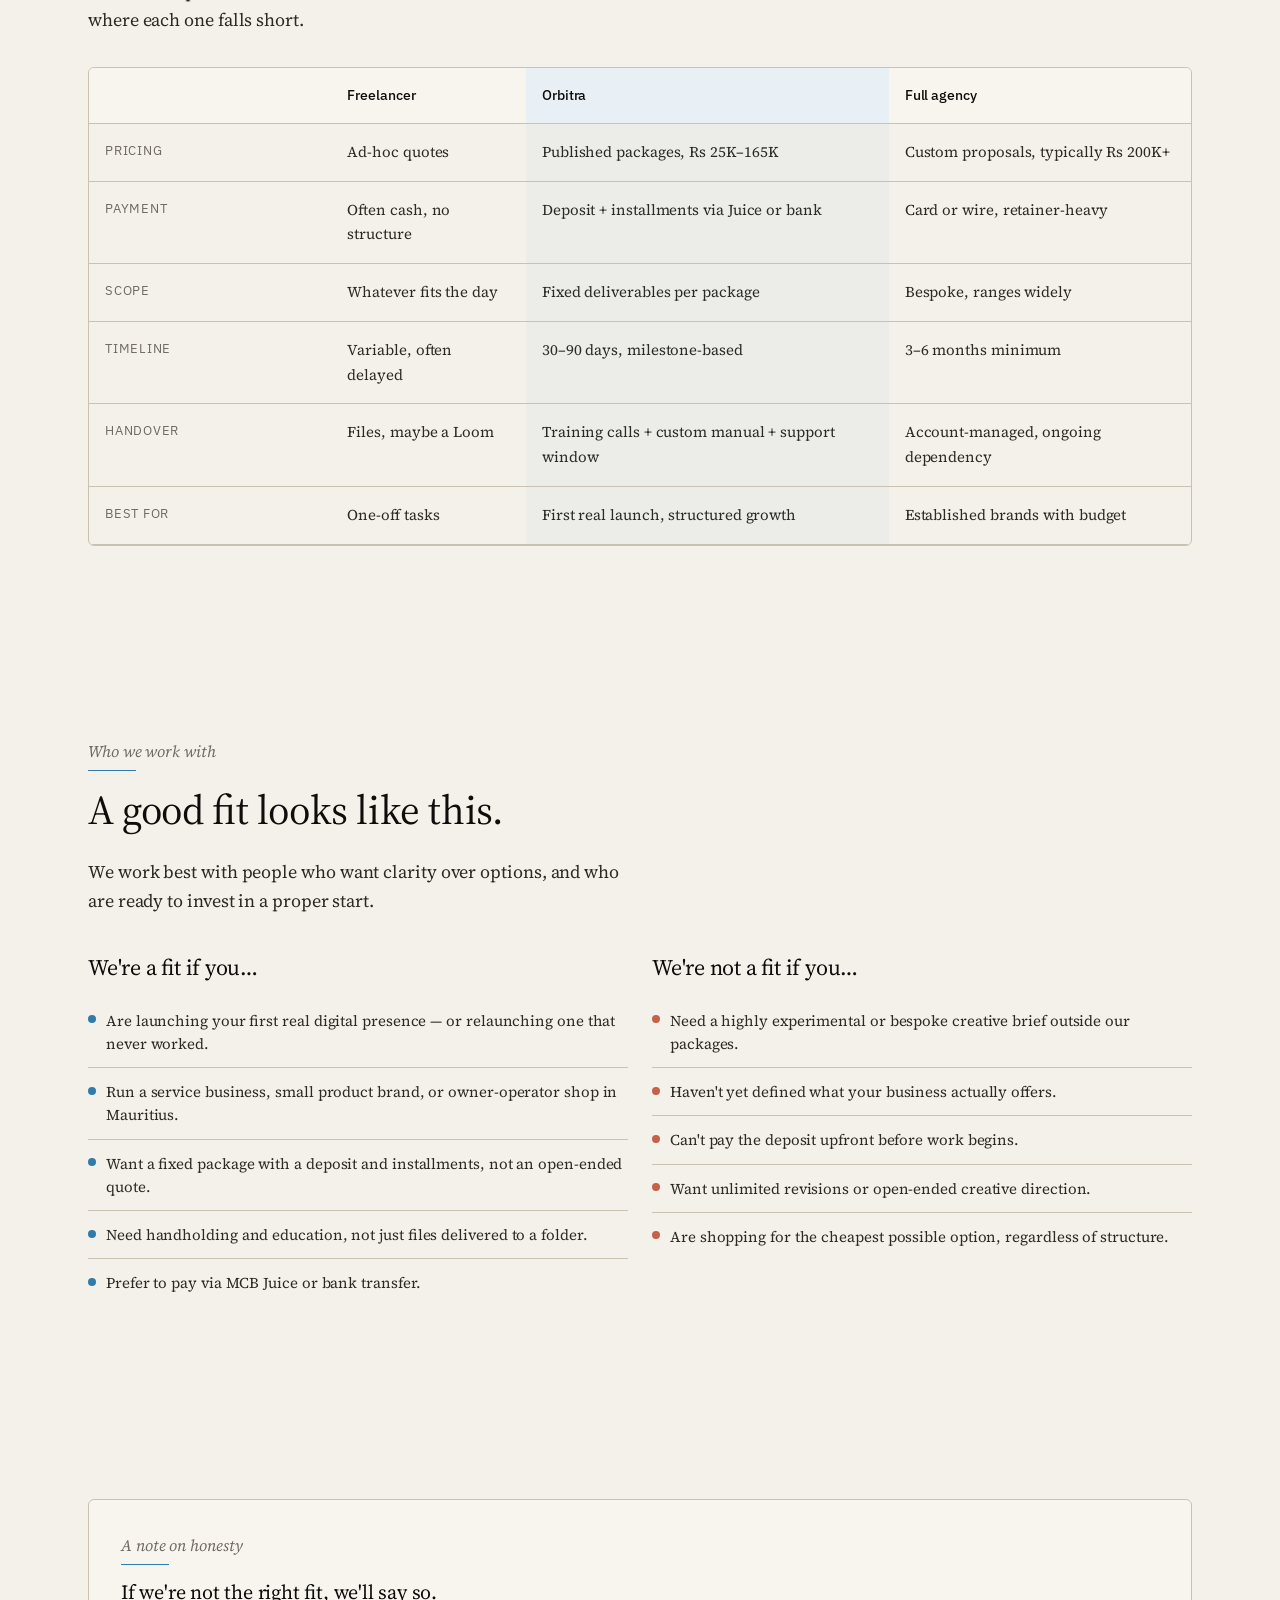
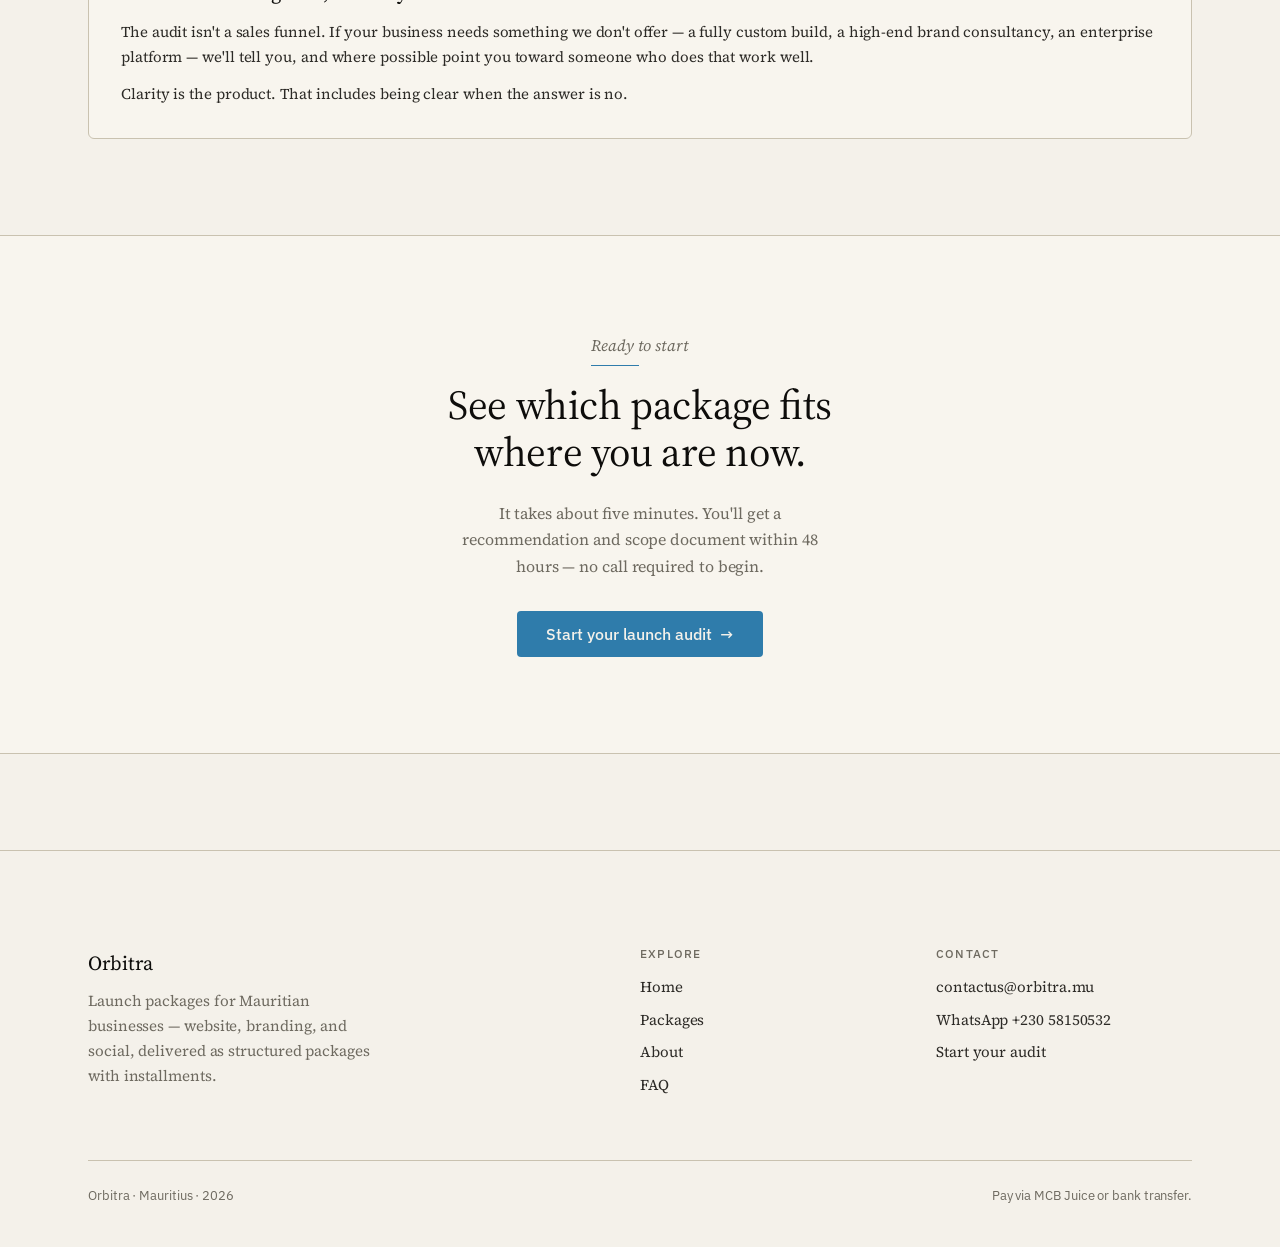
==== commit 3f9f0312: "Add page: about" ====
--- a/about.html
+++ b/about.html
@@ -3,163 +3,163 @@
 <head>
 <meta charset="UTF-8">
 <meta name="viewport" content="width=device-width, initial-scale=1.0">
-<title>About — Orbitra</title>
-<meta name="description" content="Orbitra's positioning, philosophy, and package-based model — built for Mauritian small businesses launching their first real digital presence.">
+<title>About Orbitra — A structured launch agency for Mauritian businesses</title>
+<meta name="description" content="Why Orbitra exists, how the package model works, and who we're a fit for. Built for early-stage and growing Mauritian businesses.">
 <link rel="stylesheet" href="/styles.css">
 <style>
-.about-hero { padding: clamp(4rem,10vw,7rem) 0 clamp(2rem,5vw,4rem); position: relative; overflow: hidden; }
-.about-hero::before { content:''; position:absolute; inset:0; background: radial-gradient(circle at 18% 20%, rgba(47,124,171,0.08), transparent 45%), radial-gradient(circle at 82% 70%, rgba(196,99,74,0.07), transparent 50%); pointer-events:none; }
-.about-hero-inner { position: relative; max-width: 760px; }
-.about-hero h1 { font-size: clamp(2.5rem, 5.5vw, 4.25rem); line-height: 1.05; margin-bottom: 1.5rem; }
-.about-hero h1 em { font-style: italic; color: var(--color-primary); }
-.philosophy-grid { display: grid; grid-template-columns: 1fr 1.4fr; gap: clamp(2rem, 5vw, 4.5rem); align-items: start; }
-@media (max-width: 860px){ .philosophy-grid { grid-template-columns: 1fr; } }
-.philosophy-points { display: flex; flex-direction: column; gap: 1.75rem; }
-.philosophy-point { padding-left: 1.25rem; border-left: 2px solid var(--color-border); transition: border-color var(--duration-base) var(--ease-out-expo); }
-.philosophy-point:hover { border-left-color: var(--color-secondary); }
-.philosophy-point h3 { font-size: 1.35rem; margin-bottom: 0.5rem; }
-.philosophy-point p { font-size: 16px; color: var(--color-text); line-height: 1.6; }
-.fit-grid { display: grid; grid-template-columns: 1fr 1fr; gap: clamp(1.25rem, 3vw, 2rem); }
-@media (max-width: 720px){ .fit-grid { grid-template-columns: 1fr; } }
-.fit-card { background: var(--color-bg); border: 1px solid var(--color-border); border-radius: var(--radius-md); padding: clamp(1.5rem, 3vw, 2rem); transition: transform var(--duration-base) var(--ease-out-expo), border-color var(--duration-base) var(--ease-out-expo), box-shadow var(--duration-base) var(--ease-out-expo); }
-.fit-card:hover { transform: translateY(-3px); box-shadow: var(--shadow-card-hover); }
-.fit-card.fit-yes:hover { border-color: var(--color-primary); }
-.fit-card.fit-no:hover { border-color: var(--color-secondary); }
-.fit-card h3 { font-size: 1.35rem; margin-bottom: 1rem; display: flex; align-items: center; gap: 0.6rem; }
-.fit-icon { width: 22px; height: 22px; flex-shrink: 0; }
-.fit-list { list-style: none; display: flex; flex-direction: column; gap: 0.75rem; }
-.fit-list li { position: relative; padding-left: 1.5rem; font-size: 15.5px; line-height: 1.55; }
-.fit-list li svg { position: absolute; left: 0; top: 0.3rem; width: 16px; height: 16px; }
-.intro-lead { font-size: clamp(1.15rem, 1.6vw, 1.35rem); line-height: 1.55; color: var(--color-text); max-width: 62ch; }
-.intro-lead em { color: var(--color-secondary); font-style: italic; }
-.compare-wrap { overflow-x: auto; }
-.compare-table th.col-orbitra-head { color: var(--color-primary); }
-.signature-mark { display: inline-flex; align-items: center; gap: 0.5rem; font-family: var(--font-sans); font-size: 13px; color: var(--color-muted); margin-top: 2rem; }
-.signature-mark::before { content:''; width: 24px; height: 1px; background: var(--color-primary); }
+.about-hero { position: relative; padding: clamp(5rem, 11vw, 9rem) 0 clamp(3rem, 7vw, 6rem); overflow: hidden; }
+.about-hero .container { position: relative; z-index: 2; max-width: 900px; }
+.about-hero h1 { letter-spacing: -0.015em; }
+.about-hero .lead { max-width: 56ch; }
+.story-grid { display: grid; gap: 2rem; grid-template-columns: 1fr; }
+@media (min-width: 900px) { .story-grid { grid-template-columns: 1fr 1.4fr; gap: 4rem; } }
+.story-pillars { display: grid; gap: 1.5rem; margin-top: 2rem; }
+@media (min-width: 700px) { .story-pillars { grid-template-columns: repeat(3, 1fr); } }
+.pillar { padding-top: 1rem; border-top: 1px solid var(--color-border); }
+.pillar h4 { font-size: 1.0625rem; margin-bottom: 0.4rem; }
+.pillar p { color: var(--color-muted); font-size: 0.9375rem; margin: 0; }
+.pillar .cyan-rule { width: 28px; height: 2px; background: var(--color-primary); margin-bottom: 0.75rem; }
+.fit-grid { display: grid; gap: 1.5rem; grid-template-columns: 1fr; }
+@media (min-width: 768px) { .fit-grid { grid-template-columns: 1fr 1fr; } }
+.fit-col h3 { font-size: 1.375rem; margin-bottom: 1rem; }
+.fit-col ul { list-style: none; padding: 0; margin: 0; }
+.fit-col li { padding: 0.75rem 0; border-bottom: 1px solid var(--color-border); font-size: 0.9375rem; line-height: 1.55; display: flex; gap: 0.625rem; align-items: flex-start; }
+.fit-col li:last-child { border-bottom: none; }
+.fit-mark { flex-shrink: 0; margin-top: 0.4rem; width: 8px; height: 8px; border-radius: 50%; }
+.fit-yes .fit-mark { background: var(--color-primary); }
+.fit-no .fit-mark { background: var(--color-secondary); }
+.principle-line { font-family: var(--font-serif); font-style: italic; font-size: clamp(1.4rem, 2.4vw, 2rem); line-height: 1.4; max-width: 28ch; color: var(--color-ink); }
+.principle-line em { color: var(--color-primary); }
+.signature-svg { width: 100%; max-width: 320px; height: auto; opacity: 0.9; }
+.not-a-fit { background: var(--color-surface); border: 1px solid var(--color-border); border-radius: var(--radius-md); padding: 2rem; }
+.not-a-fit h3 { font-size: 1.25rem; margin-bottom: 1rem; }
+.not-a-fit p { color: var(--color-text); margin-bottom: 0.75rem; font-size: 0.9375rem; }
+.compare-wrap { overflow-x: auto; border: 1px solid var(--color-border); border-radius: var(--radius-md); background: var(--color-bg); }
+.compare-table { min-width: 640px; }
+.compare-table td.col-orbitra { background: rgba(47,124,171,0.04); color: var(--color-text); }
+.compare-table th.col-orbitra-h { background: var(--color-primary-tint); color: var(--color-ink); }
 </style>
 </head>
 <body>
 <header class="site-header">
   <div class="container header-inner">
-    <a href="/" class="brand-mark" aria-label="Orbitra home">
+    <a href="/" class="brand" aria-label="Orbitra home">
       <img src="https://orbitravtwo.vercel.app/logo_test.svg" alt="Orbitra logo">
       <span class="brand-text">
         <span class="brand-name">Orbitra</span>
         <span class="brand-tag">Launch packages for Mauritian businesses</span>
       </span>
     </a>
-    <button class="nav-toggle" aria-expanded="false" aria-controls="primary-nav">Menu</button>
-    <nav class="nav" id="primary-nav" aria-label="Primary">
+    <button class="menu-toggle" aria-label="Toggle menu">Menu</button>
+    <nav class="nav" aria-label="Primary">
       <a href="/">Home</a>
       <a href="/packages.html">Packages</a>
       <a href="/about.html">About</a>
       <a href="/faq.html">FAQ</a>
-      <a class="btn btn-primary" href="https://tally.so/r/gDJ7Zl" target="_blank" rel="noopener noreferrer">Start your audit</a>
+      <a href="https://tally.so/r/gDJ7Zl" target="_blank" rel="noopener noreferrer">Start your audit</a>
     </nav>
   </div>
 </header>
 
 <main>
   <section class="about-hero">
-    <div class="container about-hero-inner reveal">
+    <div class="mesh-bg" aria-hidden="true"></div>
+    <div class="container reveal">
       <span class="eyebrow">About Orbitra</span>
-      <h1>A structured launch agency for <em>Mauritian</em> small businesses.</h1>
-      <p class="lead">We sit between the freelancer down the road and the agency across the island. Defined packages, fixed prices, installments — built for owners launching their first real digital presence.</p>
-      <div class="btn-row">
-        <a class="btn btn-primary" href="https://tally.so/r/gDJ7Zl" target="_blank" rel="noopener noreferrer">Start your launch audit</a>
-        <a class="btn btn-secondary" href="/packages.html">See packages</a>
-      </div>
-      <div class="signature-mark">Mauritius · since 2026</div>
-    </div>
-  </section>
-
-  <section class="section">
-    <div class="container">
-      <div class="philosophy-grid">
-        <div class="reveal">
-          <span class="eyebrow">Philosophy</span>
-          <h2 class="section-heading">How we think about launching.</h2>
-          <p class="intro-lead">We don't sell <em>custom projects</em>. We sell launch readiness — the website, the brand, the social presence, and the knowledge to operate them. As one defined package, paid in installments.</p>
-        </div>
-        <div class="philosophy-points stagger reveal">
-          <div class="philosophy-point">
-            <h3>Packages, not quotes.</h3>
-            <p>Open-ended quotes drift. Packages don't. You know the price, the timeline, and what's included before you sign. Scope changes are priced, not absorbed.</p>
+      <h1>A launch agency built for the businesses other agencies overlook.</h1>
+      <p class="lead muted">Orbitra sits between the freelancer and the full agency. We sell <em>launch readiness</em> — the website, the brand, the social presence, and the literacy to operate them — as defined packages with installments, not open-ended quotes.</p>
+    </div>
+  </section>
+
+  <section class="section">
+    <div class="container reveal">
+      <div class="story-grid">
+        <div>
+          <span class="section-label">Our positioning</span>
+          <p class="principle-line">Fixed <em>packages</em>, transparent prices, and payments that match the work.</p>
+          <svg class="signature-svg" viewBox="0 0 320 80" aria-hidden="true" style="margin-top:2rem;">
+            <path d="M10 60 Q 60 10, 110 50 T 210 40 T 310 50" stroke="#2F7CAB" stroke-width="1.5" fill="none" stroke-linecap="round"/>
+            <circle cx="10" cy="60" r="3" fill="#C4634A"/>
+            <circle cx="310" cy="50" r="3" fill="#2F7CAB"/>
+          </svg>
+        </div>
+        <div>
+          <h2>Why we built it this way.</h2>
+          <p class="lead">Small Mauritian businesses keep getting two bad options. A freelancer who delivers cheaply but vanishes after handover. A full agency that quotes in lakhs and disappears behind a project manager.</p>
+          <p>Neither fits the owner-operator launching their first real digital presence. So we built a third option — structured, supported, and priced to be reachable. You see the package, you see the price, you pay in installments matched to milestones, and you leave with the literacy to run what we built.</p>
+          <div class="story-pillars reveal-stagger">
+            <div class="pillar">
+              <div class="cyan-rule"></div>
+              <h4>Defined scope</h4>
+              <p>Eight packages. Published prices. No custom proposals.</p>
+            </div>
+            <div class="pillar">
+              <div class="cyan-rule"></div>
+              <h4>Local payments</h4>
+              <p>MCB Juice or bank transfer. No card, no hassle.</p>
+            </div>
+            <div class="pillar">
+              <div class="cyan-rule"></div>
+              <h4>Real handover</h4>
+              <p>Training calls and a custom manual, every package.</p>
+            </div>
           </div>
-          <div class="philosophy-point">
-            <h3>Installments, not invoices in the dark.</h3>
-            <p>40% deposit, balance against milestones. Paid via MCB Juice or bank transfer — the way you already pay everything else.</p>
-          </div>
-          <div class="philosophy-point">
-            <h3>Handover with the keys.</h3>
-            <p>Every launch ships with admin access, a custom manual, and recorded training calls. Self-manage if you want. Subscribe to Care if you'd rather not.</p>
-          </div>
-          <div class="philosophy-point">
-            <h3>Education, not mystery.</h3>
-            <p>You should understand what you bought and how it works. We build the foundation, then we teach you how to stand on it.</p>
-          </div>
-        </div>
-      </div>
-    </div>
-  </section>
-
-  <section class="section" style="background: var(--color-paper-tint); border-top: 1px solid var(--color-border); border-bottom: 1px solid var(--color-border);">
-    <div class="container reveal">
-      <span class="eyebrow">Where we sit</span>
-      <h2 class="section-heading">Freelancer, Orbitra, full agency.</h2>
-      <p class="lead" style="margin-bottom: 2.5rem;">Three different ways to get a small business launched online. Here's the honest difference.</p>
-      <div class="compare-wrap">
+        </div>
+      </div>
+    </div>
+  </section>
+
+  <section class="section">
+    <div class="container reveal">
+      <span class="section-label">How we compare</span>
+      <h2>Freelancer, Orbitra, full agency.</h2>
+      <p class="lead muted" style="max-width:60ch;">Three real options. We're honest about where each one wins and where each one falls short.</p>
+      <div class="compare-wrap" style="margin-top:2rem;">
         <table class="compare-table">
           <thead>
             <tr>
               <th></th>
               <th>Freelancer</th>
-              <th class="col-orbitra-head">Orbitra</th>
+              <th class="col-orbitra-h">Orbitra</th>
               <th>Full agency</th>
             </tr>
           </thead>
           <tbody>
             <tr>
-              <td><strong>Price range</strong></td>
-              <td>Rs 5,000 – Rs 30,000</td>
-              <td class="col-orbitra">Rs 25,000 – Rs 165,000</td>
-              <td>Rs 200,000+</td>
-            </tr>
-            <tr>
-              <td><strong>How it's sold</strong></td>
-              <td>Ad-hoc, hourly or per-task</td>
-              <td class="col-orbitra">Defined packages, fixed scope</td>
-              <td>Custom proposals, retainers</td>
-            </tr>
-            <tr>
-              <td><strong>Payment</strong></td>
-              <td>Often cash, often upfront</td>
-              <td class="col-orbitra">Deposit + installments, Juice or bank</td>
-              <td>Multi-month invoicing, cards</td>
-            </tr>
-            <tr>
-              <td><strong>What you get</strong></td>
-              <td>One deliverable at a time</td>
-              <td class="col-orbitra">Website, brand, social, training — together</td>
-              <td>Full creative direction, bespoke</td>
-            </tr>
-            <tr>
-              <td><strong>Education included</strong></td>
-              <td>Usually no</td>
-              <td class="col-orbitra">Training calls, manual, WhatsApp support</td>
-              <td>Account management, not training</td>
-            </tr>
-            <tr>
-              <td><strong>After launch</strong></td>
-              <td>Reach out when needed</td>
-              <td class="col-orbitra">Optional Care Plan or self-manage</td>
-              <td>Ongoing retainer expected</td>
-            </tr>
-            <tr>
-              <td><strong>Best for</strong></td>
-              <td>Single small tasks</td>
+              <td>Pricing</td>
+              <td>Ad-hoc quotes</td>
+              <td class="col-orbitra">Published packages, Rs 25K–165K</td>
+              <td>Custom proposals, typically Rs 200K+</td>
+            </tr>
+            <tr>
+              <td>Payment</td>
+              <td>Often cash, no structure</td>
+              <td class="col-orbitra">Deposit + installments via Juice or bank</td>
+              <td>Card or wire, retainer-heavy</td>
+            </tr>
+            <tr>
+              <td>Scope</td>
+              <td>Whatever fits the day</td>
+              <td class="col-orbitra">Fixed deliverables per package</td>
+              <td>Bespoke, ranges widely</td>
+            </tr>
+            <tr>
+              <td>Timeline</td>
+              <td>Variable, often delayed</td>
+              <td class="col-orbitra">30–90 days, milestone-based</td>
+              <td>3–6 months minimum</td>
+            </tr>
+            <tr>
+              <td>Handover</td>
+              <td>Files, maybe a Loom</td>
+              <td class="col-orbitra">Training calls + custom manual + support window</td>
+              <td>Account-managed, ongoing dependency</td>
+            </tr>
+            <tr>
+              <td>Best for</td>
+              <td>One-off tasks</td>
               <td class="col-orbitra">First real launch, structured growth</td>
-              <td>Established brands, large budgets</td>
+              <td>Established brands with budget</td>
             </tr>
           </tbody>
         </table>
@@ -168,53 +168,52 @@
   </section>
 
   <section class="section">
+    <div class="container reveal">
+      <span class="section-label">Who we work with</span>
+      <h2>A good fit looks like this.</h2>
+      <p class="lead muted" style="max-width:60ch;">We work best with people who want clarity over options, and who are ready to invest in a proper start.</p>
+      <div class="fit-grid reveal-stagger" style="margin-top:2.5rem;">
+        <div class="fit-col fit-yes">
+          <h3>We're a fit if you…</h3>
+          <ul>
+            <li><span class="fit-mark"></span><span>Are launching your first real digital presence — or relaunching one that never worked.</span></li>
+            <li><span class="fit-mark"></span><span>Run a service business, small product brand, or owner-operator shop in Mauritius.</span></li>
+            <li><span class="fit-mark"></span><span>Want a fixed package with a deposit and installments, not an open-ended quote.</span></li>
+            <li><span class="fit-mark"></span><span>Need handholding and education, not just files delivered to a folder.</span></li>
+            <li><span class="fit-mark"></span><span>Prefer to pay via MCB Juice or bank transfer.</span></li>
+          </ul>
+        </div>
+        <div class="fit-col fit-no">
+          <h3>We're not a fit if you…</h3>
+          <ul>
+            <li><span class="fit-mark"></span><span>Need a highly experimental or bespoke creative brief outside our packages.</span></li>
+            <li><span class="fit-mark"></span><span>Haven't yet defined what your business actually offers.</span></li>
+            <li><span class="fit-mark"></span><span>Can't pay the deposit upfront before work begins.</span></li>
+            <li><span class="fit-mark"></span><span>Want unlimited revisions or open-ended creative direction.</span></li>
+            <li><span class="fit-mark"></span><span>Are shopping for the cheapest possible option, regardless of structure.</span></li>
+          </ul>
+        </div>
+      </div>
+    </div>
+  </section>
+
+  <section class="section">
+    <div class="container reveal">
+      <div class="not-a-fit">
+        <span class="section-label">A note on honesty</span>
+        <h3>If we're not the right fit, we'll say so.</h3>
+        <p>The audit isn't a sales funnel. If your business needs something we don't offer — a fully custom build, a high-end brand consultancy, an enterprise platform — we'll tell you, and where possible point you toward someone who does that work well.</p>
+        <p class="muted" style="margin-bottom:0;">Clarity is the product. That includes being clear when the answer is no.</p>
+      </div>
+    </div>
+  </section>
+
+  <section class="cta-band reveal">
     <div class="container">
-      <div class="reveal" style="margin-bottom: 2.5rem; max-width: 720px;">
-        <span class="eyebrow">Who we work with</span>
-        <h2 class="section-heading">A good fit, and an honest "not yet."</h2>
-        <p class="lead">We'd rather tell you we're not the right partner than take a deposit we can't honour.</p>
-      </div>
-      <div class="fit-grid stagger reveal">
-        <article class="fit-card fit-yes">
-          <h3>
-            <svg class="fit-icon" viewBox="0 0 24 24" fill="none" stroke="#2F7CAB" stroke-width="2" stroke-linecap="round" stroke-linejoin="round"><circle cx="12" cy="12" r="10"></circle><path d="M8 12.5l2.5 2.5L16 9"></path></svg>
-            A good fit
-          </h3>
-          <ul class="fit-list">
-            <li><svg viewBox="0 0 24 24" fill="none" stroke="#2F7CAB" stroke-width="2.4" stroke-linecap="round" stroke-linejoin="round"><polyline points="4 12 10 18 20 6"></polyline></svg>Early-stage Mauritian businesses launching their first proper digital presence.</li>
-            <li><svg viewBox="0 0 24 24" fill="none" stroke="#2F7CAB" stroke-width="2.4" stroke-linecap="round" stroke-linejoin="round"><polyline points="4 12 10 18 20 6"></polyline></svg>Service operators, owner-operators, small product brands.</li>
-            <li><svg viewBox="0 0 24 24" fill="none" stroke="#2F7CAB" stroke-width="2.4" stroke-linecap="round" stroke-linejoin="round"><polyline points="4 12 10 18 20 6"></polyline></svg>Owners who value clarity over endless options.</li>
-            <li><svg viewBox="0 0 24 24" fill="none" stroke="#2F7CAB" stroke-width="2.4" stroke-linecap="round" stroke-linejoin="round"><polyline points="4 12 10 18 20 6"></polyline></svg>Ready to pay a deposit and follow a structured 30–75 day build.</li>
-            <li><svg viewBox="0 0 24 24" fill="none" stroke="#2F7CAB" stroke-width="2.4" stroke-linecap="round" stroke-linejoin="round"><polyline points="4 12 10 18 20 6"></polyline></svg>Want to learn how to operate what they buy.</li>
-          </ul>
-        </article>
-        <article class="fit-card fit-no">
-          <h3>
-            <svg class="fit-icon" viewBox="0 0 24 24" fill="none" stroke="#C4634A" stroke-width="2" stroke-linecap="round" stroke-linejoin="round"><circle cx="12" cy="12" r="10"></circle><line x1="8" y1="12" x2="16" y2="12"></line></svg>
-            Probably not us
-          </h3>
-          <ul class="fit-list">
-            <li><svg viewBox="0 0 24 24" fill="none" stroke="#C4634A" stroke-width="2.4" stroke-linecap="round" stroke-linejoin="round"><line x1="6" y1="6" x2="18" y2="18"></line><line x1="18" y1="6" x2="6" y2="18"></line></svg>Looking for a fully custom, one-off creative project.</li>
-            <li><svg viewBox="0 0 24 24" fill="none" stroke="#C4634A" stroke-width="2.4" stroke-linecap="round" stroke-linejoin="round"><line x1="6" y1="6" x2="18" y2="18"></line><line x1="18" y1="6" x2="6" y2="18"></line></svg>Highly experimental briefs without a defined business behind them.</li>
-            <li><svg viewBox="0 0 24 24" fill="none" stroke="#C4634A" stroke-width="2.4" stroke-linecap="round" stroke-linejoin="round"><line x1="6" y1="6" x2="18" y2="18"></line><line x1="18" y1="6" x2="6" y2="18"></line></svg>Expecting unlimited revisions or open-ended creative direction.</li>
-            <li><svg viewBox="0 0 24 24" fill="none" stroke="#C4634A" stroke-width="2.4" stroke-linecap="round" stroke-linejoin="round"><line x1="6" y1="6" x2="18" y2="18"></line><line x1="18" y1="6" x2="6" y2="18"></line></svg>Unable to pay the deposit upfront.</li>
-            <li><svg viewBox="0 0 24 24" fill="none" stroke="#C4634A" stroke-width="2.4" stroke-linecap="round" stroke-linejoin="round"><line x1="6" y1="6" x2="18" y2="18"></line><line x1="18" y1="6" x2="6" y2="18"></line></svg>Need same-week turnaround or skip-the-process delivery.</li>
-          </ul>
-        </article>
-      </div>
-      <p class="muted" style="margin-top: 2rem; max-width: 60ch;">If you're somewhere in between, start the audit anyway. We'll tell you honestly whether a package fits — or point you somewhere better.</p>
-    </div>
-  </section>
-
-  <section class="final-cta reveal">
-    <div class="container">
-      <span class="eyebrow">Next step</span>
-      <h2 class="section-heading">Ready to see which package fits?</h2>
-      <p>It takes about five minutes. We respond within 48 hours with a recommendation.</p>
-      <div class="btn-row" style="justify-content: center;">
-        <a class="btn btn-primary" href="https://tally.so/r/gDJ7Zl" target="_blank" rel="noopener noreferrer">Start your launch audit</a>
-        <a class="btn btn-secondary" href="/packages.html">See packages</a>
-      </div>
+      <span class="section-label">Ready to start</span>
+      <h2>See which package fits where you are now.</h2>
+      <p>It takes about five minutes. You'll get a recommendation and scope document within 48 hours — no call required to begin.</p>
+      <a class="btn btn-primary" href="https://tally.so/r/gDJ7Zl" target="_blank" rel="noopener noreferrer">Start your launch audit <span class="btn-arrow" aria-hidden="true">→</span></a>
     </div>
   </section>
 </main>
@@ -222,15 +221,12 @@
 <footer class="site-footer">
   <div class="container">
     <div class="footer-grid">
-      <div class="footer-col footer-brand">
-        <a href="/" class="brand-mark" aria-label="Orbitra home">
-          <img src="https://orbitravtwo.vercel.app/logo_test.svg" alt="Orbitra logo">
-          <span class="brand-text"><span class="brand-name">Orbitra</span></span>
-        </a>
-        <p>Launch packages for Mauritian small businesses — website, branding, and social, delivered together.</p>
+      <div>
+        <div class="footer-brand">Orbitra</div>
+        <p class="footer-tagline">Launch packages for Mauritian businesses — website, branding, and social, delivered as structured packages with installments.</p>
       </div>
       <div class="footer-col">
-        <h4>Site</h4>
+        <h5>Explore</h5>
         <ul>
           <li><a href="/">Home</a></li>
           <li><a href="/packages.html">Packages</a></li>
@@ -239,16 +235,16 @@
         </ul>
       </div>
       <div class="footer-col">
-        <h4>Contact</h4>
+        <h5>Contact</h5>
         <ul>
           <li><a href="mailto:contactus@orbitra.mu">contactus@orbitra.mu</a></li>
-          <li><a href="https://wa.me/23058150532">WhatsApp +230 58150532</a></li>
+          <li><a href="https://wa.me/23058150532" target="_blank" rel="noopener noreferrer">WhatsApp +230 58150532</a></li>
           <li><a href="https://tally.so/r/gDJ7Zl" target="_blank" rel="noopener noreferrer">Start your audit</a></li>
         </ul>
       </div>
     </div>
     <div class="footer-bottom">
-      <span>Orbitra · Mauritius · 2026</span>
+      <span>Orbitra · Mauritius · <span data-year>2026</span></span>
       <span>Pay via MCB Juice or bank transfer.</span>
     </div>
   </div>
--- a/styles.css
+++ b/styles.css
@@ -9,12 +9,13 @@
   --color-border: #C9C2B0;
   --color-primary: #2F7CAB;
   --color-primary-dark: #266A95;
-  --color-primary-soft: #E8F0F6;
+  --color-primary-tint: #E8F0F6;
   --color-secondary: #C4634A;
-  --color-paper-tint: #F8F5EE;
+  --gradient-start: #2F7CAB;
+  --gradient-end: #C4634A;
 
   --font-serif: 'Source Serif Pro', Georgia, serif;
-  --font-sans: 'IBM Plex Sans', system-ui, sans-serif;
+  --font-sans: 'IBM Plex Sans', system-ui, -apple-system, sans-serif;
 
   --duration-fast: 200ms;
   --duration-base: 400ms;
@@ -24,740 +25,279 @@
 
   --space-xs: 0.5rem;
   --space-sm: 1rem;
-  --space-md: 2rem;
-  --space-lg: 4rem;
-  --space-xl: 6rem;
-  --space-2xl: 8rem;
+  --space-md: 1.5rem;
+  --space-lg: 2.5rem;
+  --space-xl: 4rem;
+  --space-2xl: 6rem;
+  --space-3xl: 8rem;
 
   --radius-sm: 4px;
   --radius-md: 6px;
   --radius-lg: 12px;
 
   --shadow-card: 0 1px 3px rgba(0,0,0,0.04);
-  --shadow-card-hover: 0 8px 24px rgba(14,13,11,0.08);
-
-  --container: 1200px;
+  --shadow-hover: 0 6px 24px rgba(14,13,11,0.06);
+
+  --container-max: 1200px;
 }
 
 *, *::before, *::after { box-sizing: border-box; }
-* { margin: 0; padding: 0; }
-
-html {
-  scroll-behavior: smooth;
-  -webkit-text-size-adjust: 100%;
-}
-
+html { scroll-behavior: smooth; -webkit-text-size-adjust: 100%; }
 body {
+  margin: 0;
+  padding: 0;
+  background: var(--color-bg);
+  color: var(--color-text);
   font-family: var(--font-serif);
-  font-size: 17px;
+  font-size: 16px;
   line-height: 1.65;
-  color: var(--color-text);
-  background: var(--color-bg);
+  font-feature-settings: 'kern', 'liga', 'calt';
   -webkit-font-smoothing: antialiased;
   -moz-osx-font-smoothing: grayscale;
-  font-feature-settings: 'kern' 1, 'liga' 1, 'calt' 1;
+  text-rendering: optimizeLegibility;
   letter-spacing: -0.005em;
-  overflow-x: hidden;
-}
-
-::selection { background: var(--color-primary); color: var(--color-bg); }
-
-img, svg { max-width: 100%; display: block; }
-
-a {
-  color: var(--color-primary);
-  text-decoration: none;
-  transition: color var(--duration-fast) var(--ease-out-expo);
-}
-a:hover { color: var(--color-primary-dark); }
-
+}
 h1, h2, h3, h4, h5, h6 {
   font-family: var(--font-serif);
   font-weight: 400;
   color: var(--color-ink);
   line-height: 1.15;
-  letter-spacing: -0.015em;
-}
-
-h1 { font-size: clamp(2.25rem, 5vw, 4rem); }
-h2 { font-size: clamp(1.75rem, 3.5vw, 2.625rem); }
-h3 { font-size: clamp(1.25rem, 2.2vw, 1.75rem); }
-h4 { font-size: clamp(1.1rem, 1.6vw, 1.25rem); }
-
-p { font-size: clamp(1rem, 1.1vw, 1.125rem); }
+  margin: 0 0 var(--space-md);
+  letter-spacing: -0.01em;
+}
+h1 { font-size: clamp(2.4rem, 4.8vw, 4rem); }
+h2 { font-size: clamp(1.8rem, 3.2vw, 2.625rem); }
+h3 { font-size: clamp(1.3rem, 2vw, 1.75rem); }
+h4 { font-size: clamp(1.1rem, 1.5vw, 1.25rem); }
+p { margin: 0 0 var(--space-md); }
+p.lead { font-size: clamp(1.05rem, 1.4vw, 1.25rem); color: var(--color-text); line-height: 1.6; }
+em, i { font-style: italic; color: var(--color-primary); }
+.text-secondary em { color: var(--color-secondary); }
+
+a { color: var(--color-primary); text-decoration: none; transition: color var(--duration-fast) var(--ease-out-expo); }
+a:hover { color: var(--color-primary-dark); }
+
+::selection { background: var(--color-primary); color: var(--color-bg); }
 
 .container {
-  max-width: var(--container);
+  width: 100%;
+  max-width: var(--container-max);
   margin: 0 auto;
-  padding: 0 clamp(1.25rem, 4vw, 2.5rem);
-}
-
-.section {
-  padding: clamp(4rem, 9vw, var(--space-xl)) 0;
-}
-
-.section-tight {
-  padding: clamp(3rem, 6vw, var(--space-lg)) 0;
+  padding: 0 1.5rem;
+}
+@media (min-width: 640px) { .container { padding: 0 2rem; } }
+@media (min-width: 1024px) { .container { padding: 0 3rem; } }
+
+.section { padding: var(--space-2xl) 0; }
+.section-lg { padding: var(--space-3xl) 0; }
+.section-sm { padding: var(--space-xl) 0; }
+@media (max-width: 640px) {
+  .section { padding: var(--space-xl) 0; }
+  .section-lg { padding: var(--space-2xl) 0; }
 }
 
 .eyebrow {
-  font-family: var(--font-sans);
-  font-size: 13px;
-  font-weight: 500;
-  text-transform: none;
-  letter-spacing: 0.02em;
+  font-family: var(--font-serif);
+  font-style: italic;
+  color: var(--color-primary);
+  font-size: 0.95rem;
+  margin-bottom: var(--space-sm);
+  display: inline-block;
+}
+.section-label {
+  font-family: var(--font-serif);
+  font-size: 1rem;
   color: var(--color-muted);
-  margin-bottom: 1rem;
+  font-style: italic;
+  margin-bottom: var(--space-sm);
   display: inline-block;
-}
-
-.section-heading {
   position: relative;
-  display: inline-block;
-  margin-bottom: 1rem;
-  padding-bottom: 0.5rem;
-}
-
-.section-heading::after {
+}
+.section-label::after {
   content: '';
-  position: absolute;
-  left: 0;
-  bottom: 0;
+  display: block;
+  height: 1px;
+  background: var(--color-primary);
   width: 0;
-  height: 1.5px;
-  background: var(--color-primary);
+  margin-top: 6px;
   transition: width var(--duration-slow) var(--ease-out-expo);
 }
-
-.section-heading.in-view::after,
-.reveal.in-view .section-heading::after { width: 56px; }
-
-.lead {
-  font-size: clamp(1.1rem, 1.4vw, 1.25rem);
-  color: var(--color-text);
-  max-width: 60ch;
-  line-height: 1.55;
-}
-
-.muted {
-  color: var(--color-muted);
-  font-family: var(--font-sans);
-  font-size: 14px;
-}
-
-.meta {
-  font-family: var(--font-sans);
-  font-size: 13px;
-  color: var(--color-muted);
-  letter-spacing: 0.01em;
-}
-
-.btn {
-  display: inline-flex;
-  align-items: center;
-  justify-content: center;
-  gap: 0.5rem;
-  font-family: var(--font-sans);
-  font-weight: 500;
-  font-size: 16px;
-  padding: 14px 28px;
-  border-radius: var(--radius-sm);
-  border: 1px solid transparent;
-  cursor: pointer;
-  transition: all var(--duration-base) var(--ease-out-expo);
-  text-decoration: none;
-  line-height: 1;
-}
-
-.btn-primary {
-  background: var(--color-primary);
-  color: var(--color-bg);
-}
-.btn-primary:hover {
-  background: var(--color-primary-dark);
-  color: var(--color-bg);
-  transform: translateY(-1px);
-}
-
-.btn-secondary {
-  background: var(--color-bg);
-  color: var(--color-primary);
-  border: 1px solid var(--color-primary);
-}
-.btn-secondary:hover {
-  background: var(--color-primary-soft);
-  color: var(--color-primary-dark);
-  transform: translateY(-1px);
-}
-
-.btn-ghost {
-  background: transparent;
-  color: var(--color-text);
-  padding: 8px 0;
-}
+.in-view .section-label::after, .section-label.in-view::after { width: 48px; }
+
+.muted { color: var(--color-muted); }
+.meta { font-family: var(--font-sans); font-size: 0.8125rem; color: var(--color-muted); letter-spacing: 0.01em; }
+
+.btn { display: inline-flex; align-items: center; justify-content: center; gap: 0.5rem; font-family: var(--font-sans); font-weight: 500; font-size: 1rem; padding: 14px 28px; border-radius: var(--radius-sm); cursor: pointer; transition: all var(--duration-base) var(--ease-out-expo); border: 1px solid transparent; text-decoration: none; line-height: 1; }
+.btn-primary { background: var(--color-primary); color: var(--color-bg); }
+.btn-primary:hover { background: var(--color-primary-dark); color: var(--color-bg); transform: translateY(-1px); }
+.btn-secondary { background: var(--color-bg); color: var(--color-primary); border-color: var(--color-primary); }
+.btn-secondary:hover { background: var(--color-primary-tint); color: var(--color-primary-dark); }
+.btn-ghost { background: transparent; color: var(--color-text); }
 .btn-ghost:hover { color: var(--color-primary); }
-
-.btn-row {
-  display: flex;
-  gap: 1rem;
-  flex-wrap: wrap;
-  margin-top: 2rem;
-}
+.btn-arrow { transition: transform var(--duration-base) var(--ease-out-expo); }
+.btn:hover .btn-arrow { transform: translateX(4px); }
 
 .card {
   background: var(--color-bg);
   border: 1px solid var(--color-border);
   border-radius: var(--radius-md);
-  padding: clamp(1.5rem, 3vw, 2rem);
+  padding: 2rem;
   box-shadow: var(--shadow-card);
-  transition: transform var(--duration-base) var(--ease-out-expo),
-              box-shadow var(--duration-base) var(--ease-out-expo),
-              border-color var(--duration-base) var(--ease-out-expo);
-  position: relative;
-  display: flex;
-  flex-direction: column;
-  height: 100%;
-}
-.card:hover {
-  transform: translateY(-4px);
-  box-shadow: var(--shadow-card-hover);
-  border-color: var(--color-muted);
-}
-
-.card-recommended {
-  border-color: var(--color-primary);
-  box-shadow: 0 1px 3px rgba(47,124,171,0.12);
-}
-
-.badge {
-  display: inline-block;
-  font-family: var(--font-sans);
-  font-size: 12px;
-  font-weight: 500;
-  color: var(--color-primary);
-  background: var(--color-primary-soft);
-  padding: 4px 10px;
-  border-radius: 999px;
-  letter-spacing: 0.02em;
-  margin-bottom: 0.75rem;
-}
-
-.badge-terra {
-  color: var(--color-secondary);
-  background: rgba(196,99,74,0.10);
-}
-
-.price {
-  font-family: var(--font-serif);
-  font-size: clamp(2rem, 3.5vw, 2.5rem);
-  color: var(--color-ink);
-  line-height: 1;
-  margin: 0.5rem 0 0.75rem;
-}
-
-.price-meta {
-  font-family: var(--font-sans);
-  font-size: 13px;
-  color: var(--color-muted);
-  margin-bottom: 1.25rem;
-}
-
-.deliverables {
-  list-style: none;
-  margin: 1rem 0 1.5rem;
-  padding: 0;
-  display: flex;
-  flex-direction: column;
-  gap: 0.65rem;
-  flex-grow: 1;
-}
-
-.deliverables li {
-  position: relative;
-  padding-left: 1.25rem;
-  font-size: 15.5px;
-  line-height: 1.5;
-  color: var(--color-text);
-}
-
-.deliverables li::before {
-  content: '';
-  position: absolute;
-  left: 0;
-  top: 0.55rem;
-  width: 6px;
-  height: 6px;
-  border-radius: 50%;
-  background: var(--color-secondary);
-}
+  transition: transform var(--duration-base) var(--ease-out-expo), box-shadow var(--duration-base) var(--ease-out-expo), border-color var(--duration-base) var(--ease-out-expo);
+  display: flex; flex-direction: column; gap: 1rem;
+}
+.card:hover { transform: translateY(-3px); box-shadow: var(--shadow-hover); border-color: var(--color-primary); }
+.card-featured { background: var(--color-surface); border-color: var(--color-primary); }
+.card-soft { background: var(--color-surface); border-color: var(--color-border); }
 
 .disclosure-box {
-  background: var(--color-paper-tint);
+  background: var(--color-surface);
   border: 1px solid var(--color-border);
   border-radius: var(--radius-sm);
-  padding: 1rem 1.1rem;
-  margin: 1.25rem 0;
-  font-size: 14px;
+  padding: 14px 16px;
+  margin: 1rem 0;
+  font-size: 0.875rem;
   line-height: 1.55;
 }
-
-.disclosure-box-label {
+.disclosure-box .disclosure-label {
   font-family: var(--font-sans);
-  font-size: 11.5px;
-  font-weight: 400;
+  font-size: 0.75rem;
+  text-transform: uppercase;
+  letter-spacing: 0.08em;
   color: var(--color-muted);
-  text-transform: uppercase;
-  letter-spacing: 0.05em;
-  margin-bottom: 0.5rem;
-}
-
-.disclosure-box-body {
-  font-family: var(--font-serif);
-  color: var(--color-text);
-}
-
-.disclosure-box-body strong { font-weight: 600; color: var(--color-ink); }
-
-.platform-line {
-  font-family: var(--font-sans);
-  font-size: 13px;
-  color: var(--color-muted);
-  margin-top: auto;
-  padding-top: 0.5rem;
-}
-
-.grid {
-  display: grid;
-  gap: clamp(1rem, 2vw, 1.5rem);
-}
-.grid-2 { grid-template-columns: repeat(2, 1fr); }
-.grid-3 { grid-template-columns: repeat(3, 1fr); }
-.grid-4 { grid-template-columns: repeat(4, 1fr); }
-
-@media (max-width: 1024px) {
+  font-weight: 500;
+  margin-bottom: 6px;
+  display: block;
+}
+.disclosure-box ul { margin: 0; padding: 0; list-style: none; }
+.disclosure-box li { color: var(--color-text); margin-bottom: 4px; }
+.disclosure-box li::before { content: '— '; color: var(--color-muted); }
+.disclosure-box .summary { margin-top: 8px; font-style: italic; color: var(--color-muted); }
+
+.grid { display: grid; gap: 1.5rem; }
+.grid-2 { grid-template-columns: 1fr; }
+.grid-3 { grid-template-columns: 1fr; }
+.grid-4 { grid-template-columns: 1fr; }
+@media (min-width: 640px) {
+  .grid-2 { grid-template-columns: repeat(2, 1fr); }
+  .grid-3 { grid-template-columns: repeat(2, 1fr); }
   .grid-4 { grid-template-columns: repeat(2, 1fr); }
-  .grid-3 { grid-template-columns: repeat(2, 1fr); }
-}
+}
+@media (min-width: 1024px) {
+  .grid-3 { grid-template-columns: repeat(3, 1fr); }
+  .grid-4 { grid-template-columns: repeat(4, 1fr); }
+}
+
+.package-card { padding: 2rem; display: flex; flex-direction: column; }
+.package-card .tier-name { font-family: var(--font-serif); font-size: 1.375rem; margin-bottom: 0.25rem; color: var(--color-ink); }
+.package-card .price { font-family: var(--font-serif); font-size: clamp(2rem, 3vw, 2.5rem); color: var(--color-ink); margin-bottom: 0.25rem; line-height: 1.1; }
+.package-card .price-detail { font-family: var(--font-sans); font-size: 0.8125rem; color: var(--color-muted); margin-bottom: 1rem; }
+.package-card .desc { font-size: 0.95rem; color: var(--color-text); margin-bottom: 1rem; }
+.package-card ul.deliverables { list-style: none; padding: 0; margin: 0 0 1.25rem; }
+.package-card ul.deliverables li { position: relative; padding-left: 1.1rem; font-size: 0.9375rem; line-height: 1.55; margin-bottom: 0.5rem; }
+.package-card ul.deliverables li::before { content: ''; position: absolute; left: 0; top: 0.55em; width: 6px; height: 6px; border-radius: 50%; background: var(--color-secondary); }
+.package-card .platform-meta { font-family: var(--font-sans); font-size: 0.8125rem; color: var(--color-muted); margin-bottom: 1rem; }
+.package-card .care-line { font-family: var(--font-sans); font-size: 0.8125rem; color: var(--color-muted); padding-top: 0.75rem; border-top: 1px solid var(--color-border); margin-bottom: 1.25rem; }
+.package-card .card-cta { margin-top: auto; }
+.popular-label { display: inline-block; font-family: var(--font-sans); font-size: 0.75rem; text-transform: uppercase; letter-spacing: 0.1em; color: var(--color-secondary); margin-bottom: 0.75rem; font-weight: 500; }
+
+.care-table { width: 100%; border-collapse: collapse; margin: 1.5rem 0; }
+.care-table th, .care-table td { padding: 0.875rem 1rem; text-align: left; border-bottom: 1px solid var(--color-border); font-size: 0.95rem; }
+.care-table th { font-family: var(--font-sans); font-weight: 500; font-size: 0.8125rem; text-transform: uppercase; letter-spacing: 0.06em; color: var(--color-muted); }
+.care-table td.tier-cell { font-family: var(--font-sans); font-weight: 500; font-size: 0.875rem; color: var(--color-text); }
+.care-table tr:hover td { background: var(--color-surface); }
+
+.step-row { display: grid; gap: 1.5rem; grid-template-columns: 1fr; }
+@media (min-width: 768px) { .step-row { grid-template-columns: repeat(5, 1fr); } }
+.step { padding: 1.25rem 0; border-top: 1px solid var(--color-border); position: relative; }
+.step-num { font-family: var(--font-sans); font-size: 0.75rem; letter-spacing: 0.1em; color: var(--color-primary); margin-bottom: 0.5rem; display: block; font-weight: 500; }
+.step h4 { font-size: 1.125rem; margin-bottom: 0.5rem; }
+.step p { font-size: 0.9375rem; color: var(--color-muted); margin: 0; }
+
+.mesh-bg {
+  position: absolute; inset: 0; z-index: 0; pointer-events: none; overflow: hidden;
+  background:
+    radial-gradient(ellipse 600px 400px at 15% 20%, rgba(47,124,171,0.08), transparent 60%),
+    radial-gradient(ellipse 500px 350px at 85% 70%, rgba(196,99,74,0.06), transparent 60%),
+    radial-gradient(ellipse 700px 500px at 50% 100%, rgba(47,124,171,0.04), transparent 70%);
+}
+.hero { position: relative; padding: clamp(4rem, 10vw, 8rem) 0 clamp(3rem, 7vw, 6rem); overflow: hidden; }
+.hero > .container { position: relative; z-index: 2; }
+.hero-cta-row { display: flex; flex-wrap: wrap; gap: 0.875rem; margin-top: 2rem; }
+
+.reveal { opacity: 0; transform: translateY(40px); transition: opacity var(--duration-slow) var(--ease-out-expo), transform var(--duration-slow) var(--ease-out-expo); }
+.reveal.in-view { opacity: 1; transform: translateY(0); }
+.reveal-stagger > * { opacity: 0; transform: translateY(30px); transition: opacity var(--duration-slow) var(--ease-out-expo), transform var(--duration-slow) var(--ease-out-expo); }
+.reveal-stagger.in-view > *:nth-child(1) { transition-delay: 0ms; }
+.reveal-stagger.in-view > *:nth-child(2) { transition-delay: 80ms; }
+.reveal-stagger.in-view > *:nth-child(3) { transition-delay: 160ms; }
+.reveal-stagger.in-view > *:nth-child(4) { transition-delay: 240ms; }
+.reveal-stagger.in-view > *:nth-child(5) { transition-delay: 320ms; }
+.reveal-stagger.in-view > * { opacity: 1; transform: translateY(0); }
+
+.site-header {
+  position: sticky; top: 0; z-index: 50; padding: 1rem 0;
+  background: rgba(244, 241, 234, 0.85);
+  backdrop-filter: saturate(180%) blur(0px);
+  transition: backdrop-filter var(--duration-base), background var(--duration-base), border-color var(--duration-base);
+  border-bottom: 1px solid transparent;
+}
+.site-header.scrolled { backdrop-filter: saturate(180%) blur(12px); background: rgba(244, 241, 234, 0.92); border-bottom-color: var(--color-border); }
+.header-inner { display: flex; align-items: center; justify-content: space-between; gap: 2rem; }
+.brand { display: flex; align-items: center; gap: 10px; text-decoration: none; }
+.brand img { width: 28px; height: 28px; display: block; }
+.brand-text { display: flex; flex-direction: column; line-height: 1; }
+.brand-name { font-family: var(--font-serif); font-size: 1.5rem; color: var(--color-ink); letter-spacing: -0.01em; }
+.brand-tag { font-family: var(--font-sans); font-size: 11px; color: var(--color-muted); margin-top: 4px; }
 @media (max-width: 640px) {
-  .grid-2, .grid-3, .grid-4 { grid-template-columns: 1fr; }
-}
-
-.split {
-  display: grid;
-  grid-template-columns: 1fr 1fr;
-  gap: clamp(2rem, 5vw, 4rem);
-  align-items: center;
-}
-@media (max-width: 768px) { .split { grid-template-columns: 1fr; } }
-
-.reveal {
-  opacity: 0;
-  transform: translateY(32px);
-  transition: opacity var(--duration-slow) var(--ease-out-expo),
-              transform var(--duration-slow) var(--ease-out-expo);
-}
-.reveal.in-view { opacity: 1; transform: translateY(0); }
-
-.stagger > * {
-  opacity: 0;
-  transform: translateY(24px);
-  transition: opacity var(--duration-slow) var(--ease-out-expo),
-              transform var(--duration-slow) var(--ease-out-expo);
-}
-.stagger.in-view > * { opacity: 1; transform: translateY(0); }
-.stagger.in-view > *:nth-child(1) { transition-delay: 0ms; }
-.stagger.in-view > *:nth-child(2) { transition-delay: 80ms; }
-.stagger.in-view > *:nth-child(3) { transition-delay: 160ms; }
-.stagger.in-view > *:nth-child(4) { transition-delay: 240ms; }
-.stagger.in-view > *:nth-child(5) { transition-delay: 320ms; }
-.stagger.in-view > *:nth-child(6) { transition-delay: 400ms; }
-
-.site-header {
-  position: sticky;
-  top: 0;
-  z-index: 100;
-  background: rgba(244,241,234,0.85);
-  border-bottom: 1px solid transparent;
-  transition: background var(--duration-base) var(--ease-out-expo),
-              border-color var(--duration-base) var(--ease-out-expo),
-              backdrop-filter var(--duration-base) var(--ease-out-expo);
-}
-.site-header.scrolled {
-  background: rgba(244,241,234,0.92);
-  backdrop-filter: saturate(150%) blur(10px);
-  -webkit-backdrop-filter: saturate(150%) blur(10px);
-  border-bottom-color: var(--color-border);
-}
-
-.header-inner {
-  display: flex;
-  align-items: center;
-  justify-content: space-between;
-  padding: 1rem 0;
-  gap: 1.5rem;
-}
-
-.brand-mark {
-  display: flex;
-  align-items: center;
-  gap: 10px;
-  text-decoration: none;
-  color: var(--color-ink);
-}
-
-.brand-mark img {
-  width: 28px;
-  height: 28px;
-  object-fit: contain;
-}
-
-.brand-text {
-  display: flex;
-  flex-direction: column;
-  line-height: 1.1;
-}
-
-.brand-name {
-  font-family: var(--font-serif);
-  font-size: 22px;
-  color: var(--color-ink);
-  letter-spacing: -0.01em;
-}
-
-.brand-tag {
-  font-family: var(--font-sans);
-  font-size: 11px;
-  color: var(--color-muted);
-  margin-top: 2px;
-}
-
-.nav {
-  display: flex;
-  align-items: center;
-  gap: 2rem;
-}
-
-.nav a {
-  font-family: var(--font-sans);
-  font-size: 15px;
-  color: var(--color-text);
-  position: relative;
-}
-
-.nav a:not(.btn)::after {
-  content: '';
-  position: absolute;
-  left: 0; bottom: -4px;
-  width: 0; height: 1px;
-  background: var(--color-primary);
-  transition: width var(--duration-base) var(--ease-out-expo);
-}
-.nav a:not(.btn):hover::after { width: 100%; }
-
-.nav-toggle {
-  display: none;
-  background: none;
-  border: 1px solid var(--color-border);
-  border-radius: var(--radius-sm);
-  padding: 8px 10px;
-  cursor: pointer;
-  font-family: var(--font-sans);
-  font-size: 13px;
-  color: var(--color-text);
-}
-
-@media (max-width: 768px) {
-  .nav { display: none; }
-  .nav.open {
-    display: flex;
-    position: absolute;
-    top: 100%; left: 0; right: 0;
-    flex-direction: column;
-    align-items: stretch;
-    gap: 0;
-    background: var(--color-bg);
-    border-bottom: 1px solid var(--color-border);
-    padding: 1rem 1.25rem 1.5rem;
-  }
-  .nav.open a { padding: 0.75rem 0; border-bottom: 1px solid var(--color-border); }
-  .nav.open .btn { margin-top: 0.75rem; }
-  .nav-toggle { display: inline-flex; }
-  .brand-tag { display: none; }
-}
-
-.hero {
-  padding: clamp(4rem, 10vw, 7rem) 0 clamp(3rem, 7vw, 5rem);
-  position: relative;
-  overflow: hidden;
-}
-
-.hero-grid {
-  display: grid;
-  grid-template-columns: 1.2fr 0.8fr;
-  gap: clamp(2rem, 5vw, 4rem);
-  align-items: center;
-}
-@media (max-width: 900px) { .hero-grid { grid-template-columns: 1fr; } }
-
-.hero h1 {
-  font-size: clamp(2.25rem, 5.2vw, 4rem);
-  line-height: 1.08;
-  margin-bottom: 1.25rem;
-}
-
-.hero .lead { margin-bottom: 1.5rem; }
-
-.hero-visual {
-  position: relative;
-  aspect-ratio: 4/3;
-  border: 1px solid var(--color-border);
-  border-radius: var(--radius-md);
-  background: var(--color-paper-tint);
-  display: flex;
-  align-items: center;
-  justify-content: center;
-  overflow: hidden;
-}
-
-.hero-visual::before {
-  content: '';
-  position: absolute;
-  inset: 0;
-  background:
-    radial-gradient(circle at 30% 30%, rgba(47,124,171,0.08), transparent 50%),
-    radial-gradient(circle at 70% 70%, rgba(196,99,74,0.06), transparent 55%);
-}
-
-.process-row {
-  display: grid;
-  grid-template-columns: repeat(5, 1fr);
-  gap: 1rem;
-  counter-reset: step;
-}
-@media (max-width: 900px) { .process-row { grid-template-columns: repeat(2, 1fr); } }
-@media (max-width: 520px) { .process-row { grid-template-columns: 1fr; } }
-
-.process-step {
-  padding: 1.5rem;
-  border: 1px solid var(--color-border);
-  border-radius: var(--radius-md);
-  background: var(--color-bg);
-  position: relative;
-  transition: transform var(--duration-base) var(--ease-out-expo),
-              border-color var(--duration-base) var(--ease-out-expo);
-}
-.process-step:hover { transform: translateY(-3px); border-color: var(--color-primary); }
-
-.step-num {
-  font-family: var(--font-sans);
-  font-size: 12px;
-  font-weight: 500;
-  color: var(--color-primary);
-  letter-spacing: 0.05em;
-  margin-bottom: 0.5rem;
-  display: block;
-}
-
-.step-title {
-  font-family: var(--font-serif);
-  font-size: 18px;
-  color: var(--color-ink);
-  margin-bottom: 0.4rem;
-}
-
-.step-desc {
-  font-size: 14.5px;
-  color: var(--color-muted);
-  line-height: 1.5;
-}
-
-.care-table {
-  border: 1px solid var(--color-border);
-  border-radius: var(--radius-md);
-  overflow: hidden;
-  background: var(--color-bg);
-}
-
-.care-row {
-  display: grid;
-  grid-template-columns: 1.2fr 1fr 1fr;
-  gap: 1rem;
-  padding: 1rem 1.25rem;
-  border-bottom: 1px solid var(--color-border);
-  align-items: center;
-  transition: background var(--duration-fast) var(--ease-out-expo);
-}
-.care-row:last-child { border-bottom: none; }
-.care-row:hover { background: var(--color-paper-tint); }
-
-.care-row-header {
-  font-family: var(--font-sans);
-  font-size: 12px;
-  font-weight: 500;
-  color: var(--color-muted);
-  letter-spacing: 0.05em;
-  text-transform: uppercase;
-  background: var(--color-paper-tint);
-}
-
-.care-tier {
-  font-family: var(--font-serif);
-  font-size: 16px;
-  color: var(--color-ink);
-}
-
-.care-price {
-  font-family: var(--font-serif);
-  font-size: 17px;
-  color: var(--color-text);
-}
-
-.care-effective {
-  font-family: var(--font-sans);
-  font-size: 13px;
-  color: var(--color-muted);
-}
-
-@media (max-width: 640px) {
-  .care-row { grid-template-columns: 1fr; gap: 0.25rem; }
-  .care-row-header { display: none; }
-  .care-tier::before { content: 'Tier · '; color: var(--color-muted); font-family: var(--font-sans); font-size: 12px; }
-}
-
-.callout {
-  background: var(--color-paper-tint);
-  border-left: 2px solid var(--color-secondary);
-  padding: 1rem 1.25rem;
-  margin: 1.25rem 0;
-  border-radius: 0 var(--radius-sm) var(--radius-sm) 0;
-  font-size: 15.5px;
-  line-height: 1.55;
-  color: var(--color-text);
-}
-
-.what-we-do-item {
-  padding: 1.5rem 0;
-}
-
-.what-we-do-item h3 {
-  font-size: 1.5rem;
-  margin-bottom: 0.5rem;
-}
-
-.what-we-do-item p {
-  font-size: 16px;
-  color: var(--color-text);
-  line-height: 1.6;
-  max-width: 38ch;
-}
-
-.dot {
-  display: inline-block;
-  width: 6px;
-  height: 6px;
-  border-radius: 50%;
-  background: var(--color-secondary);
-  margin-right: 0.5rem;
-  vertical-align: middle;
-}
-
-.final-cta {
-  background: var(--color-paper-tint);
-  border-top: 1px solid var(--color-border);
-  border-bottom: 1px solid var(--color-border);
-  text-align: center;
-  padding: clamp(3rem, 7vw, 5rem) 0;
-}
-
-.final-cta h2 { margin-bottom: 0.75rem; }
-.final-cta p { color: var(--color-muted); margin-bottom: 1.5rem; }
-
-.site-footer {
-  border-top: 1px solid var(--color-border);
-  padding: clamp(2.5rem, 5vw, 4rem) 0 2rem;
-  background: var(--color-bg);
-}
-
-.footer-grid {
-  display: grid;
-  grid-template-columns: 1.4fr 1fr 1fr;
-  gap: clamp(2rem, 4vw, 3rem);
-  margin-bottom: 2rem;
-}
-@media (max-width: 768px) { .footer-grid { grid-template-columns: 1fr; } }
-
-.footer-col h4 {
-  font-family: var(--font-sans);
-  font-size: 12px;
-  font-weight: 500;
-  color: var(--color-muted);
-  letter-spacing: 0.05em;
-  text-transform: uppercase;
-  margin-bottom: 1rem;
-}
-
-.footer-col ul { list-style: none; display: flex; flex-direction: column; gap: 0.5rem; }
-.footer-col a { font-family: var(--font-sans); font-size: 14.5px; color: var(--color-text); }
+  .brand img { width: 24px; height: 24px; }
+  .brand-name { font-size: 1.25rem; }
+  .brand-tag { font-size: 10px; }
+}
+.nav { display: flex; gap: 1.75rem; align-items: center; }
+.nav a { font-family: var(--font-sans); font-size: 0.9375rem; color: var(--color-text); position: relative; }
+.nav a::after { content: ''; position: absolute; left: 0; right: 0; bottom: -4px; height: 1px; background: var(--color-primary); transform: scaleX(0); transform-origin: left; transition: transform var(--duration-base) var(--ease-out-expo); }
+.nav a:hover::after { transform: scaleX(1); }
+.nav a:hover { color: var(--color-primary); }
+@media (max-width: 768px) { .nav { display: none; } .nav.mobile-open { display: flex; flex-direction: column; position: absolute; top: 100%; left: 0; right: 0; background: var(--color-bg); padding: 1.5rem; border-bottom: 1px solid var(--color-border); } .menu-toggle { display: inline-flex; } }
+.menu-toggle { display: none; background: transparent; border: 1px solid var(--color-border); border-radius: var(--radius-sm); padding: 0.5rem 0.75rem; font-family: var(--font-sans); font-size: 0.875rem; color: var(--color-text); cursor: pointer; }
+
+.site-footer { border-top: 1px solid var(--color-border); padding: var(--space-2xl) 0 var(--space-lg); margin-top: var(--space-2xl); }
+.footer-grid { display: grid; gap: 2.5rem; grid-template-columns: 1fr; }
+@media (min-width: 768px) { .footer-grid { grid-template-columns: 2fr 1fr 1fr; } }
+.footer-brand { font-family: var(--font-serif); font-size: 1.25rem; color: var(--color-ink); margin-bottom: 0.5rem; }
+.footer-tagline { font-size: 0.95rem; color: var(--color-muted); max-width: 36ch; }
+.footer-col h5 { font-family: var(--font-sans); font-size: 0.75rem; text-transform: uppercase; letter-spacing: 0.1em; color: var(--color-muted); font-weight: 500; margin-bottom: 0.875rem; }
+.footer-col ul { list-style: none; padding: 0; margin: 0; }
+.footer-col li { margin-bottom: 0.5rem; font-size: 0.9375rem; }
+.footer-col a { color: var(--color-text); }
 .footer-col a:hover { color: var(--color-primary); }
-
-.footer-brand p { font-size: 15px; color: var(--color-muted); max-width: 36ch; margin-top: 0.75rem; }
-
-.footer-bottom {
-  border-top: 1px solid var(--color-border);
-  padding-top: 1.5rem;
-  font-family: var(--font-sans);
-  font-size: 13px;
-  color: var(--color-muted);
-  display: flex;
-  justify-content: space-between;
-  flex-wrap: wrap;
-  gap: 1rem;
-}
-
-.faq-item {
-  border-bottom: 1px solid var(--color-border);
-  padding: 1.5rem 0;
-}
-.faq-item:last-child { border-bottom: none; }
-
-.faq-question {
-  font-family: var(--font-serif);
-  font-size: 1.25rem;
-  color: var(--color-ink);
-  margin-bottom: 0.5rem;
-}
-
-.faq-answer { font-size: 16px; line-height: 1.65; color: var(--color-text); }
-
-.compare-table {
-  width: 100%;
-  border-collapse: collapse;
-  border: 1px solid var(--color-border);
-  border-radius: var(--radius-md);
-  overflow: hidden;
-  font-size: 15px;
-}
-.compare-table th, .compare-table td {
-  padding: 1rem 1.25rem;
-  text-align: left;
-  border-bottom: 1px solid var(--color-border);
-  vertical-align: top;
-}
-.compare-table th {
-  font-family: var(--font-sans);
-  font-size: 13px;
-  font-weight: 500;
-  color: var(--color-muted);
-  text-transform: uppercase;
-  letter-spacing: 0.04em;
-  background: var(--color-paper-tint);
-}
-.compare-table tr:last-child td { border-bottom: none; }
-.compare-table .col-orbitra { background: rgba(47,124,171,0.04); }
-
-@media (max-width: 640px) {
-  .compare-table, .compare-table tbody, .compare-table tr, .compare-table td, .compare-table th { display: block; width: 100%; }
-  .compare-table tr { border-bottom: 1px solid var(--color-border); padding: 0.5rem 0; }
-}
-
-.anchor-offset { scroll-margin-top: 100px; }
+.footer-bottom { display: flex; justify-content: space-between; align-items: center; flex-wrap: wrap; gap: 1rem; margin-top: 3rem; padding-top: 1.5rem; border-top: 1px solid var(--color-border); font-family: var(--font-sans); font-size: 0.8125rem; color: var(--color-muted); }
+
+.feature-block { display: flex; flex-direction: column; gap: 0.5rem; padding: 1.5rem 0; }
+.feature-block h3 { font-size: 1.375rem; margin-bottom: 0.25rem; }
+.feature-block p { color: var(--color-muted); font-size: 0.9375rem; margin: 0; }
+.feature-block .cyan-rule { width: 32px; height: 2px; background: var(--color-primary); margin-bottom: 0.75rem; }
+
+.cta-band { background: var(--color-surface); border-top: 1px solid var(--color-border); border-bottom: 1px solid var(--color-border); padding: var(--space-2xl) 0; text-align: center; }
+.cta-band h2 { max-width: 24ch; margin-left: auto; margin-right: auto; }
+.cta-band p { color: var(--color-muted); max-width: 50ch; margin: 0 auto 2rem; }
+
+.terra-dot { display: inline-block; width: 8px; height: 8px; border-radius: 50%; background: var(--color-secondary); vertical-align: middle; margin-right: 6px; }
+
+.two-col { display: grid; gap: 3rem; grid-template-columns: 1fr; align-items: start; }
+@media (min-width: 900px) { .two-col { grid-template-columns: 1fr 1.2fr; gap: 4rem; } }
+
+.compare-table { width: 100%; border-collapse: collapse; }
+.compare-table th, .compare-table td { padding: 1rem; text-align: left; border-bottom: 1px solid var(--color-border); font-size: 0.9375rem; vertical-align: top; }
+.compare-table th { font-family: var(--font-sans); font-weight: 500; color: var(--color-ink); font-size: 0.875rem; background: var(--color-surface); }
+.compare-table td:first-child { font-family: var(--font-sans); font-size: 0.8125rem; text-transform: uppercase; letter-spacing: 0.06em; color: var(--color-muted); width: 22%; }
+
+.faq-item { border-bottom: 1px solid var(--color-border); padding: 1.5rem 0; }
+.faq-item h3 { font-size: 1.25rem; margin-bottom: 0.5rem; }
+.faq-item p { color: var(--color-text); margin: 0.5rem 0; font-size: 0.9375rem; line-height: 1.65; }
+
+@media (prefers-reduced-motion: reduce) {
+  *, *::before, *::after { transition-duration: 0.01ms !important; animation-duration: 0.01ms !important; }
+  .reveal, .reveal-stagger > * { opacity: 1 !important; transform: none !important; }
+}
